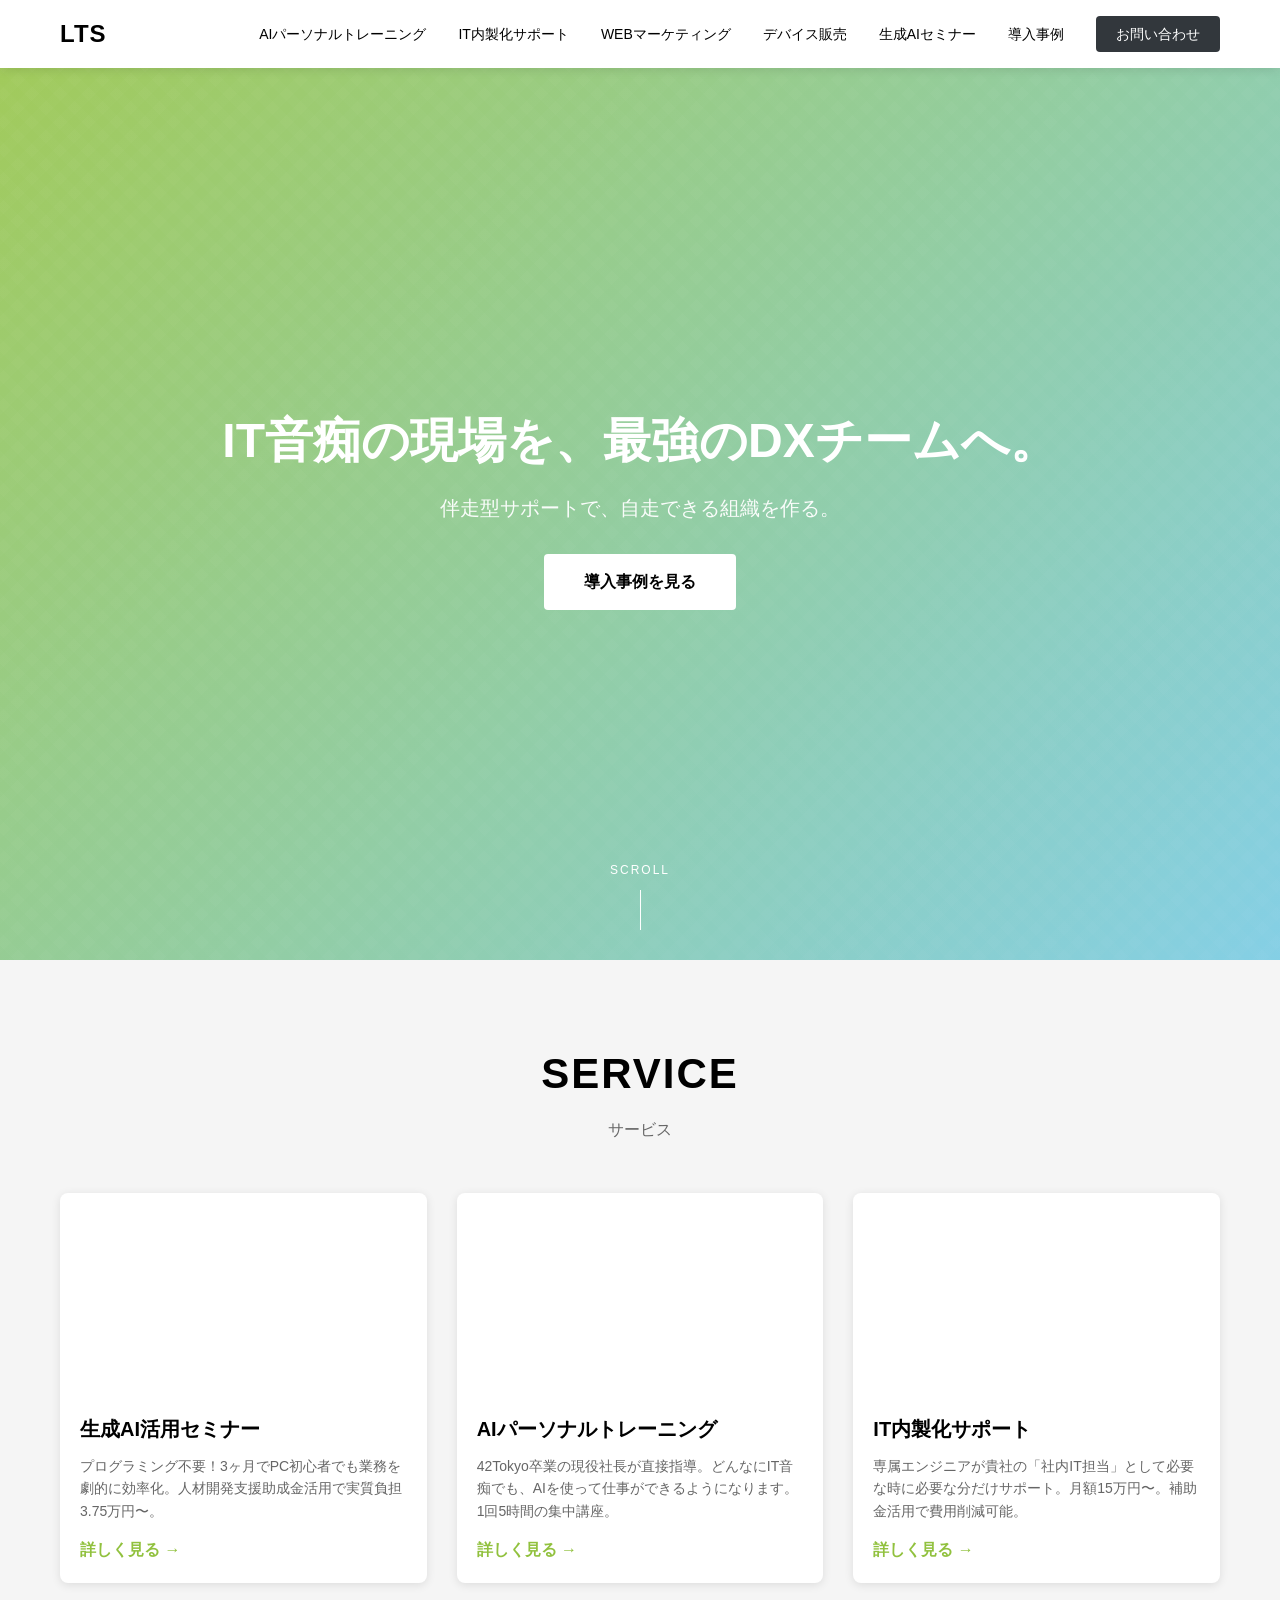
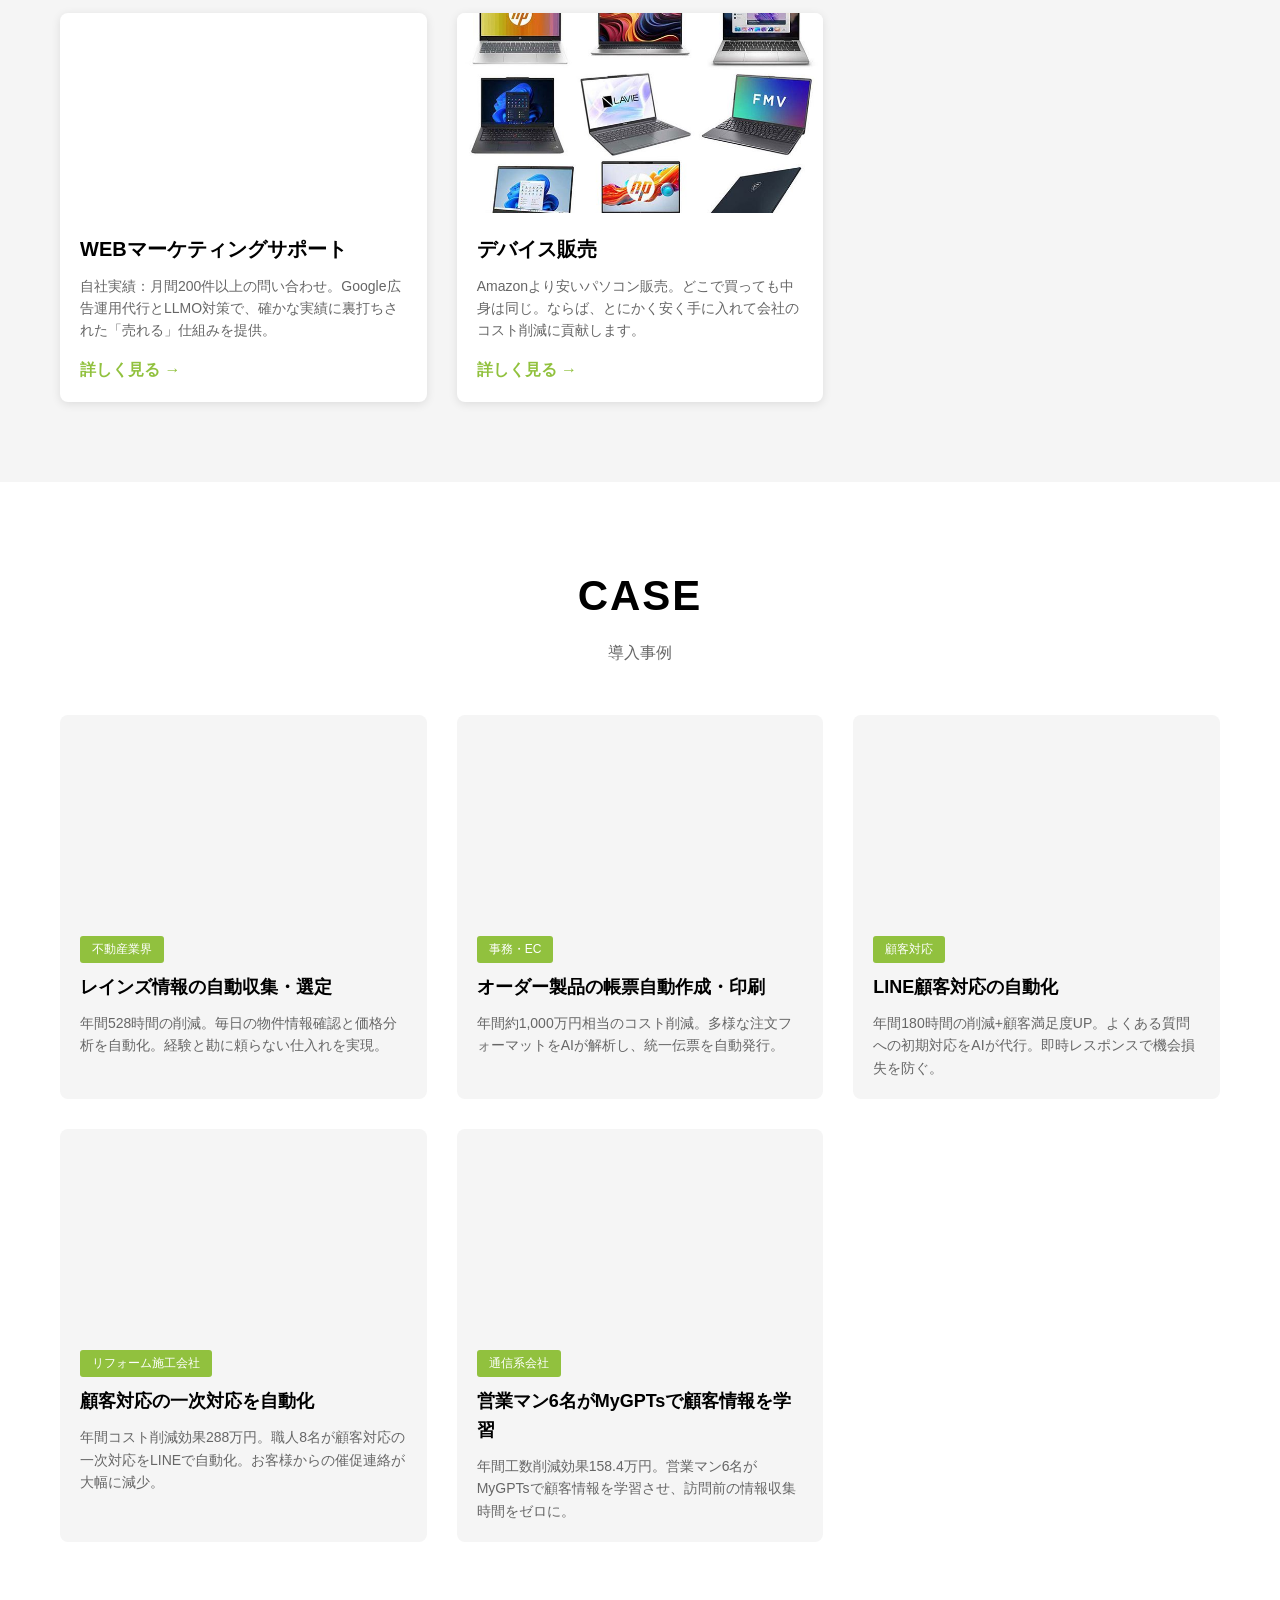
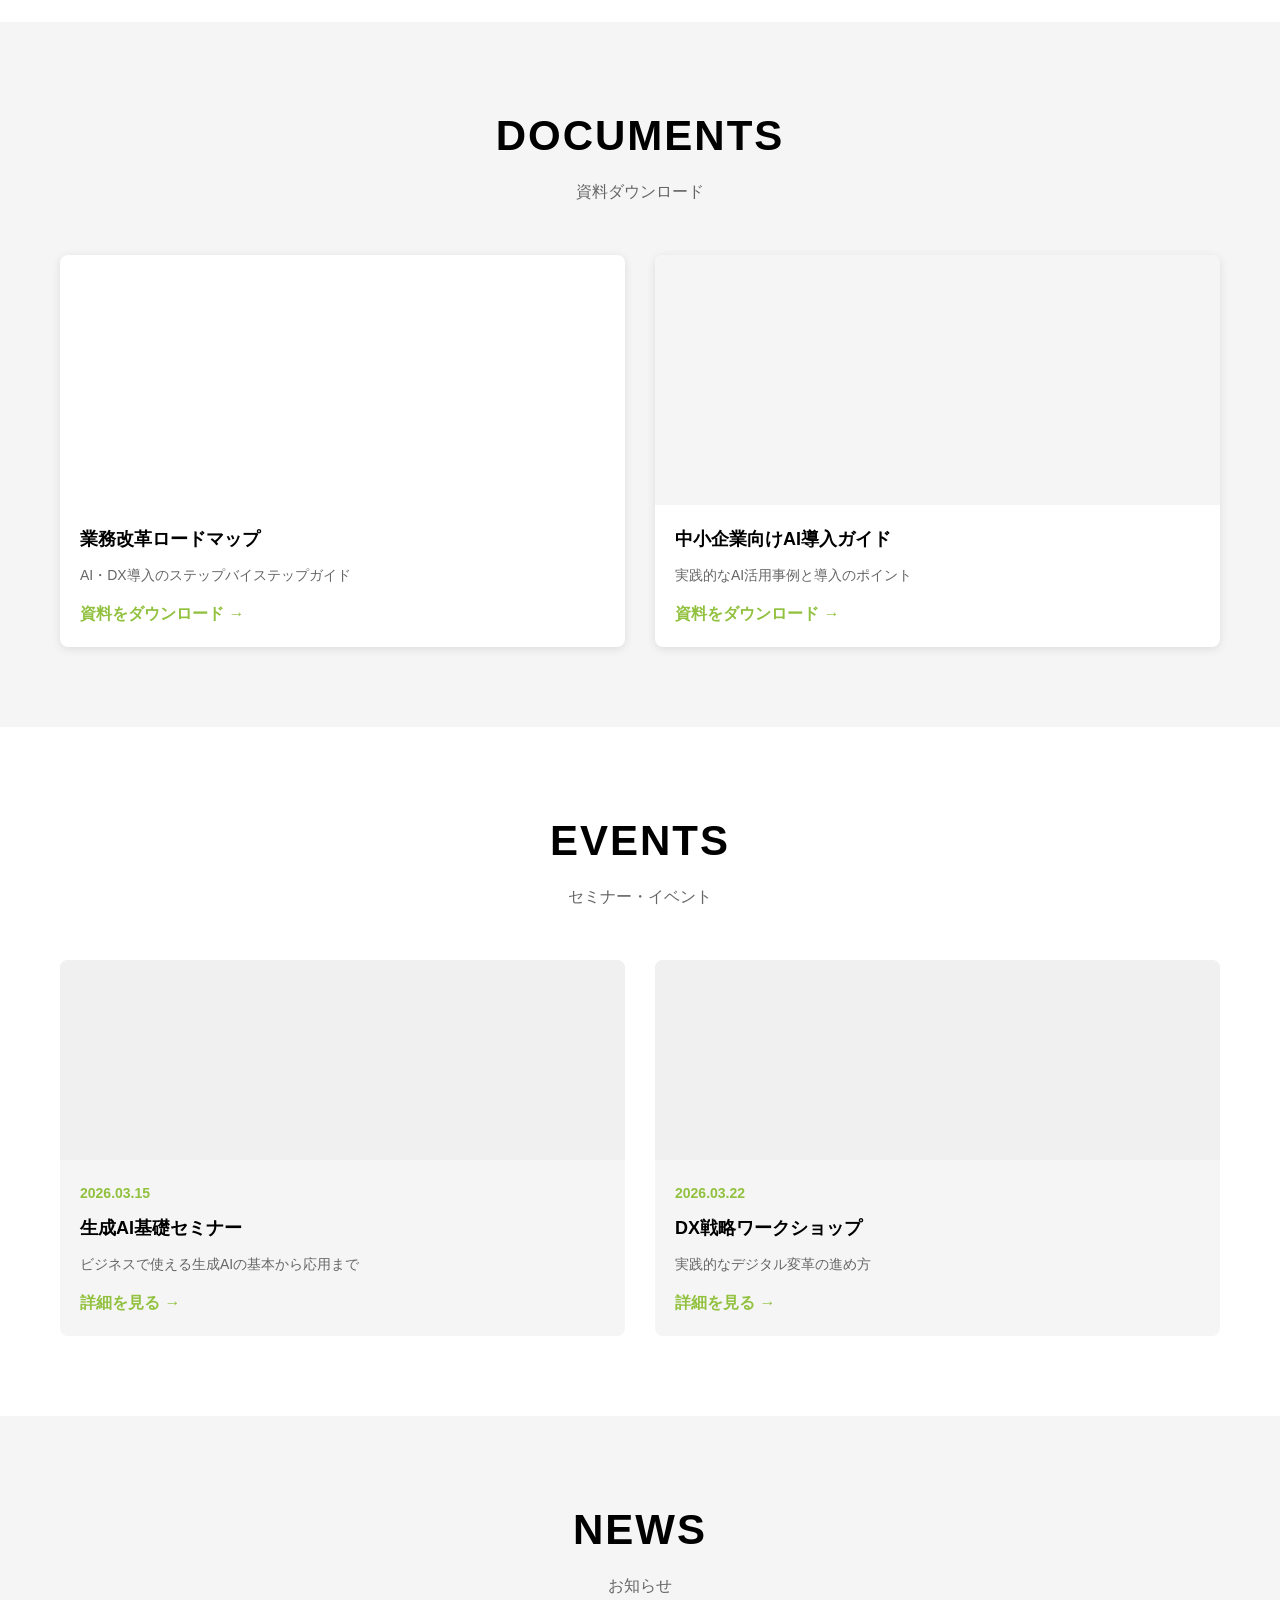
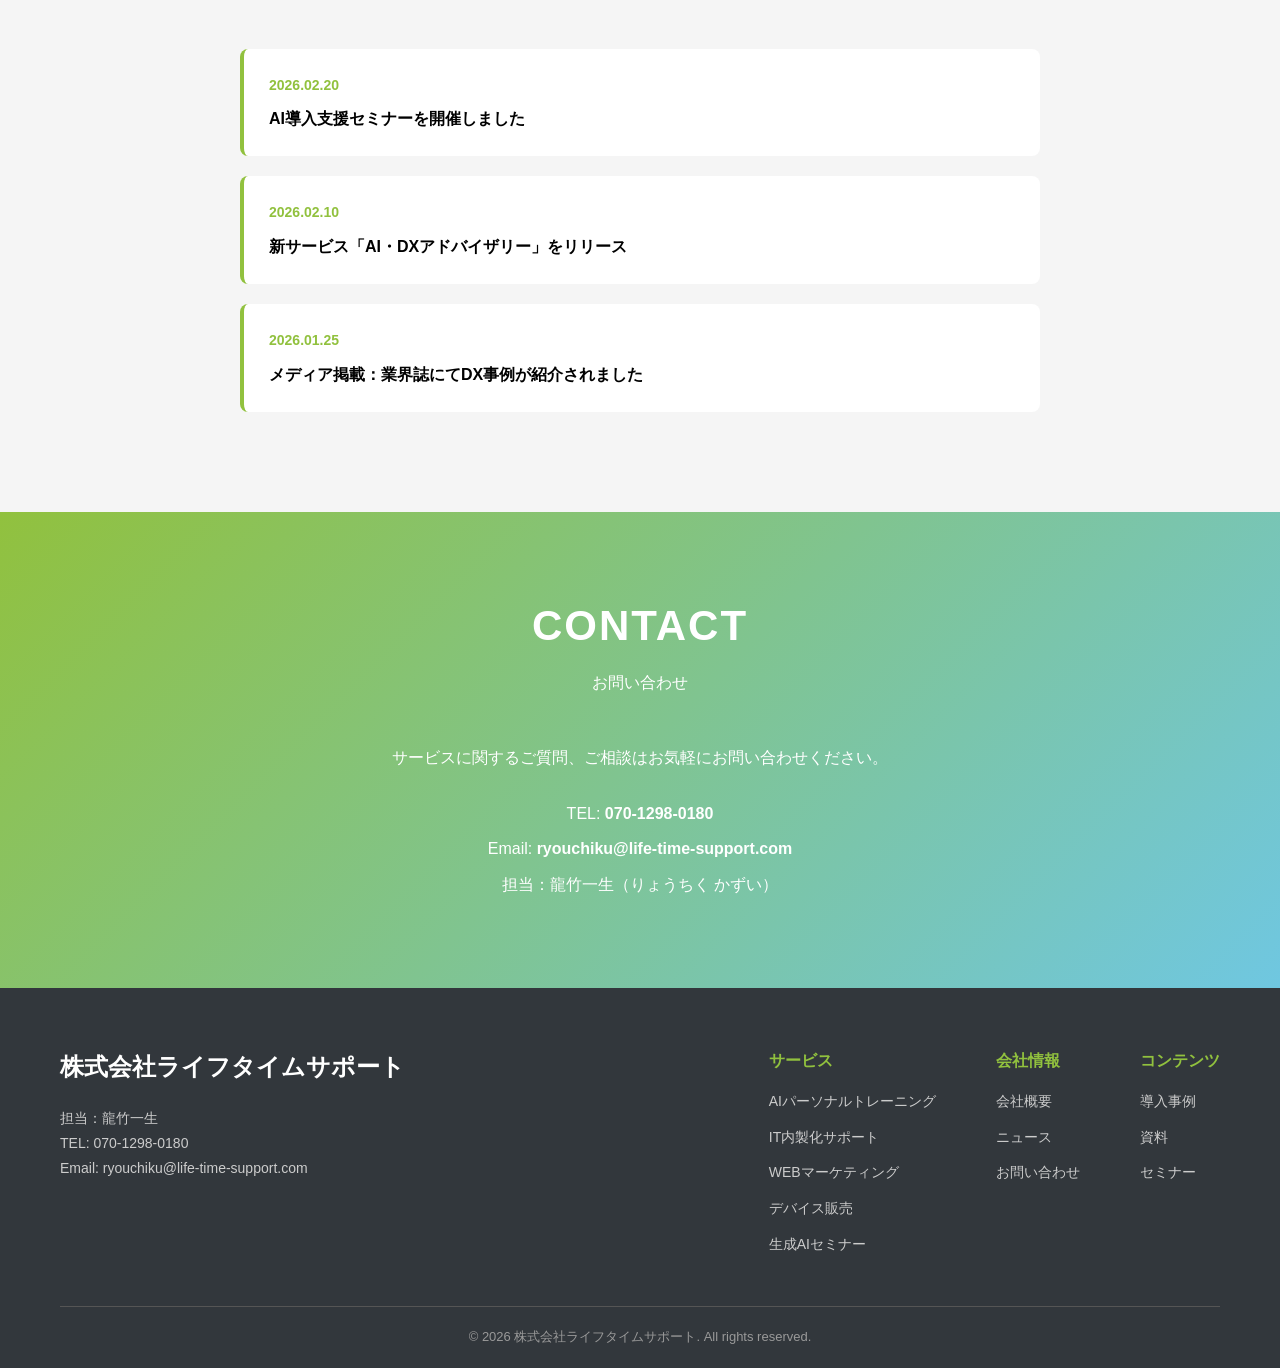
==== index.html @ e4d3d7fc "Merge pull request #1 from LTS0907/claude/ecstatic-gagarin Add hero image to top page header" ====
<!DOCTYPE html>
<html lang="ja">
<head>
    <meta charset="UTF-8">
    <meta name="viewport" content="width=device-width, initial-scale=1.0">
    <title>株式会社ライフタイムサポート | AI・DXコンサルティング</title>
    <link rel="stylesheet" href="styles.css">
</head>
<body>
    <!-- Header -->
    <header class="header">
        <div class="container">
            <div class="header-content">
                <div class="logo">
                    <a href="/">LTS</a>
                </div>
                <nav class="nav" id="nav">
                    <ul class="nav-list">
                        <li><a href="ai-training.html">AIパーソナルトレーニング</a></li>
                        <li><a href="it-support.html">IT内製化サポート</a></li>
                        <li><a href="web-marketing.html">WEBマーケティング</a></li>
                        <li><a href="device-sales.html">デバイス販売</a></li>
                        <li><a href="ai-seminar.html">生成AIセミナー</a></li>
                        <li><a href="#case">導入事例</a></li>
                        <li><a href="#contact" class="cta-button">お問い合わせ</a></li>
                    </ul>
                </nav>
                <button class="hamburger" id="hamburger">
                    <span></span>
                    <span></span>
                    <span></span>
                </button>
            </div>
        </div>
    </header>

    <!-- Hero Section -->
    <section class="hero">
        <div class="hero-background"></div>
        <div class="container">
            <div class="hero-content">
                <h1 class="hero-title">IT音痴の現場を、最強のDXチームへ。</h1>
                <p class="hero-subtitle">伴走型サポートで、自走できる組織を作る。</p>
                <a href="#case" class="hero-cta">導入事例を見る</a>
                <div class="scroll-indicator">
                    <span>SCROLL</span>
                    <div class="scroll-line"></div>
                </div>
            </div>
        </div>
    </section>

    <!-- Service Section -->
    <section id="service" class="section service-section">
        <div class="container">
            <h2 class="section-title">SERVICE</h2>
            <p class="section-subtitle">サービス</p>
            <div class="service-grid">
                <div class="service-card fade-up">
                    <div class="service-image" style="background: url('seminer.png') center/cover no-repeat;"></div>
                    <h3>生成AI活用セミナー</h3>
                    <p>プログラミング不要！3ヶ月でPC初心者でも業務を劇的に効率化。人材開発支援助成金活用で実質負担3.75万円〜。</p>
                    <a href="ai-seminar.html" class="service-link">詳しく見る →</a>
                </div>
                <div class="service-card fade-up">
                    <div class="service-image" style="background: url('personal.png') center/cover no-repeat;"></div>
                    <h3>AIパーソナルトレーニング</h3>
                    <p>42Tokyo卒業の現役社長が直接指導。どんなにIT音痴でも、AIを使って仕事ができるようになります。1回5時間の集中講座。</p>
                    <a href="ai-training.html" class="service-link">詳しく見る →</a>
                </div>
                <div class="service-card fade-up">
                    <div class="service-image" style="background: url('it_support.png') center/cover no-repeat;"></div>
                    <h3>IT内製化サポート</h3>
                    <p>専属エンジニアが貴社の「社内IT担当」として必要な時に必要な分だけサポート。月額15万円〜。補助金活用で費用削減可能。</p>
                    <a href="it-support.html" class="service-link">詳しく見る →</a>
                </div>
                <div class="service-card fade-up">
                    <div class="service-image" style="background: url('web_m.png') center/cover no-repeat;"></div>
                    <h3>WEBマーケティングサポート</h3>
                    <p>自社実績：月間200件以上の問い合わせ。Google広告運用代行とLLMO対策で、確かな実績に裏打ちされた「売れる」仕組みを提供。</p>
                    <a href="web-marketing.html" class="service-link">詳しく見る →</a>
                </div>
                <div class="service-card fade-up">
                    <div class="service-image" style="background: url('device.jpg') center/cover no-repeat;"></div>
                    <h3>デバイス販売</h3>
                    <p>Amazonより安いパソコン販売。どこで買っても中身は同じ。ならば、とにかく安く手に入れて会社のコスト削減に貢献します。</p>
                    <a href="device-sales.html" class="service-link">詳しく見る →</a>
                </div>
            </div>
        </div>
    </section>

    <!-- Case Studies Section -->
    <section id="case" class="section case-section">
        <div class="container">
            <h2 class="section-title">CASE</h2>
            <p class="section-subtitle">導入事例</p>
            <div class="case-grid">
                <div class="case-card fade-up">
                    <div class="case-image" style="background: url('rains.png') center/cover no-repeat;"></div>
                    <div class="case-content">
                        <span class="case-category">不動産業界</span>
                        <h3>レインズ情報の自動収集・選定</h3>
                        <p>年間528時間の削減。毎日の物件情報確認と価格分析を自動化。経験と勘に頼らない仕入れを実現。</p>
                    </div>
                </div>
                <div class="case-card fade-up">
                    <div class="case-image" style="background: url('nameplate.png') center/cover no-repeat;"></div>
                    <div class="case-content">
                        <span class="case-category">事務・EC</span>
                        <h3>オーダー製品の帳票自動作成・印刷</h3>
                        <p>年間約1,000万円相当のコスト削減。多様な注文フォーマットをAIが解析し、統一伝票を自動発行。</p>
                    </div>
                </div>
                <div class="case-card fade-up">
                    <div class="case-image" style="background: url('line.png') center/cover no-repeat;"></div>
                    <div class="case-content">
                        <span class="case-category">顧客対応</span>
                        <h3>LINE顧客対応の自動化</h3>
                        <p>年間180時間の削減+顧客満足度UP。よくある質問への初期対応をAIが代行。即時レスポンスで機会損失を防ぐ。</p>
                    </div>
                </div>
                <div class="case-card fade-up">
                    <div class="case-image" style="background: url('mail.png') center/cover no-repeat;"></div>
                    <div class="case-content">
                        <span class="case-category">リフォーム施工会社</span>
                        <h3>顧客対応の一次対応を自動化</h3>
                        <p>年間コスト削減効果288万円。職人8名が顧客対応の一次対応をLINEで自動化。お客様からの催促連絡が大幅に減少。</p>
                    </div>
                </div>
                <div class="case-card fade-up">
                    <div class="case-image" style="background: url('eigyou.png') center/cover no-repeat;"></div>
                    <div class="case-content">
                        <span class="case-category">通信系会社</span>
                        <h3>営業マン6名がMyGPTsで顧客情報を学習</h3>
                        <p>年間工数削減効果158.4万円。営業マン6名がMyGPTsで顧客情報を学習させ、訪問前の情報収集時間をゼロに。</p>
                    </div>
                </div>
            </div>
        </div>
    </section>

    <!-- Documents Section -->
    <section id="resources" class="section documents-section">
        <div class="container">
            <h2 class="section-title">DOCUMENTS</h2>
            <p class="section-subtitle">資料ダウンロード</p>
            <div class="documents-grid">
                <div class="document-card fade-up">
                    <div class="document-image" style="background: url('road.png') center/cover no-repeat;"></div>
                    <h3>業務改革ロードマップ</h3>
                    <p>AI・DX導入のステップバイステップガイド</p>
                    <a href="#" class="document-link">資料をダウンロード →</a>
                </div>
                <div class="document-card fade-up">
                    <div class="document-image" style="background-color: #f5f5f5;"></div>
                    <h3>中小企業向けAI導入ガイド</h3>
                    <p>実践的なAI活用事例と導入のポイント</p>
                    <a href="#" class="document-link">資料をダウンロード →</a>
                </div>
            </div>
        </div>
    </section>

    <!-- Events Section -->
    <section id="seminar" class="section events-section">
        <div class="container">
            <h2 class="section-title">EVENTS</h2>
            <p class="section-subtitle">セミナー・イベント</p>
            <div class="events-grid">
                <div class="event-card fade-up">
                    <div class="event-image" style="background-color: #f0f0f1;"></div>
                    <div class="event-content">
                        <span class="event-date">2026.03.15</span>
                        <h3>生成AI基礎セミナー</h3>
                        <p>ビジネスで使える生成AIの基本から応用まで</p>
                        <a href="#" class="event-link">詳細を見る →</a>
                    </div>
                </div>
                <div class="event-card fade-up">
                    <div class="event-image" style="background-color: #f0f0f1;"></div>
                    <div class="event-content">
                        <span class="event-date">2026.03.22</span>
                        <h3>DX戦略ワークショップ</h3>
                        <p>実践的なデジタル変革の進め方</p>
                        <a href="#" class="event-link">詳細を見る →</a>
                    </div>
                </div>
            </div>
        </div>
    </section>

    <!-- News Section -->
    <section id="news" class="section news-section">
        <div class="container">
            <h2 class="section-title">NEWS</h2>
            <p class="section-subtitle">お知らせ</p>
            <div class="news-list">
                <div class="news-item fade-up">
                    <span class="news-date">2026.02.20</span>
                    <h3>AI導入支援セミナーを開催しました</h3>
                </div>
                <div class="news-item fade-up">
                    <span class="news-date">2026.02.10</span>
                    <h3>新サービス「AI・DXアドバイザリー」をリリース</h3>
                </div>
                <div class="news-item fade-up">
                    <span class="news-date">2026.01.25</span>
                    <h3>メディア掲載：業界誌にてDX事例が紹介されました</h3>
                </div>
            </div>
        </div>
    </section>

    <!-- Contact Section -->
    <section id="contact" class="section contact-section">
        <div class="container">
            <div class="contact-content">
                <h2 class="section-title">CONTACT</h2>
                <p class="section-subtitle">お問い合わせ</p>
                <p class="contact-text">サービスに関するご質問、ご相談はお気軽にお問い合わせください。</p>
                <div class="contact-info">
                    <p class="contact-phone">TEL: <a href="tel:07012980180">070-1298-0180</a></p>
                    <p class="contact-email">Email: <a href="mailto:ryouchiku@life-time-support.com">ryouchiku@life-time-support.com</a></p>
                    <p class="contact-person">担当：龍竹一生（りょうちく かずい）</p>
                </div>
            </div>
        </div>
    </section>

    <!-- Footer -->
    <footer class="footer">
        <div class="container">
            <div class="footer-content">
                <div class="footer-logo">
                    <h3>株式会社ライフタイムサポート</h3>
                    <p>担当：龍竹一生<br>TEL: 070-1298-0180<br>Email: ryouchiku@life-time-support.com</p>
                </div>
                <div class="footer-links">
                    <div class="footer-column">
                        <h4>サービス</h4>
                        <ul>
                            <li><a href="ai-training.html">AIパーソナルトレーニング</a></li>
                            <li><a href="it-support.html">IT内製化サポート</a></li>
                            <li><a href="web-marketing.html">WEBマーケティング</a></li>
                            <li><a href="device-sales.html">デバイス販売</a></li>
                            <li><a href="ai-seminar.html">生成AIセミナー</a></li>
                        </ul>
                    </div>
                    <div class="footer-column">
                        <h4>会社情報</h4>
                        <ul>
                            <li><a href="#about">会社概要</a></li>
                            <li><a href="#news">ニュース</a></li>
                            <li><a href="#contact">お問い合わせ</a></li>
                        </ul>
                    </div>
                    <div class="footer-column">
                        <h4>コンテンツ</h4>
                        <ul>
                            <li><a href="#case">導入事例</a></li>
                            <li><a href="#resources">資料</a></li>
                            <li><a href="#seminar">セミナー</a></li>
                        </ul>
                    </div>
                </div>
            </div>
            <div class="footer-bottom">
                <p>&copy; 2026 株式会社ライフタイムサポート. All rights reserved.</p>
            </div>
        </div>
    </footer>

    <script src="script.js"></script>
</body>
</html>
---- styles.css ----
/* Reset and Base Styles */
* {
    margin: 0;
    padding: 0;
    box-sizing: border-box;
}

html {
    scroll-behavior: smooth;
}

body {
    font-family: -apple-system, BlinkMacSystemFont, "Segoe UI", Roboto, "Helvetica Neue", Arial, sans-serif;
    line-height: 1.6;
    color: #000000;
    background-color: #ffffff;
}

.container {
    max-width: 1200px;
    margin: 0 auto;
    padding: 0 20px;
}

/* Header Styles */
.header {
    position: fixed;
    top: 0;
    left: 0;
    right: 0;
    background-color: #ffffff;
    box-shadow: 0 2px 10px rgba(0, 0, 0, 0.1);
    z-index: 1000;
    padding: 15px 0;
}

.header-content {
    display: flex;
    justify-content: space-between;
    align-items: center;
}

.logo a {
    font-size: 24px;
    font-weight: bold;
    color: #000000;
    text-decoration: none;
    letter-spacing: 1px;
}

.nav-list {
    display: flex;
    list-style: none;
    gap: 2em;
    align-items: center;
}

.nav-list a {
    text-decoration: none;
    color: #000000;
    font-size: 14px;
    transition: color 0.3s;
}

.nav-list a:hover {
    color: #91c13e;
}

.cta-button {
    background-color: #32373c;
    color: #ffffff !important;
    padding: 10px 20px;
    border-radius: 4px;
}

.cta-button:hover {
    background-color: #91c13e;
}

.hamburger {
    display: none;
    flex-direction: column;
    background: none;
    border: none;
    cursor: pointer;
    padding: 5px;
}

.hamburger span {
    width: 25px;
    height: 3px;
    background-color: #000000;
    margin: 3px 0;
    transition: 0.3s;
}

/* Hero Section */
.hero {
    position: relative;
    height: 100vh;
    display: flex;
    align-items: center;
    justify-content: center;
    color: #ffffff;
    overflow: hidden;
    margin-top: 60px;
}

.hero-background {
    position: absolute;
    top: 0;
    left: 0;
    width: 100%;
    height: 100%;
    background:
        linear-gradient(135deg, rgba(145, 193, 62, 0.85) 0%, rgba(111, 199, 225, 0.85) 100%),
        url('hero.png') center/cover no-repeat;
    z-index: -1;
}

/* Hero background patterns for different pages */
.hero-background::before {
    content: '';
    position: absolute;
    top: 0;
    left: 0;
    right: 0;
    bottom: 0;
    background-image:
        repeating-linear-gradient(45deg, transparent, transparent 10px, rgba(255,255,255,.03) 10px, rgba(255,255,255,.03) 20px),
        repeating-linear-gradient(-45deg, transparent, transparent 10px, rgba(255,255,255,.03) 10px, rgba(255,255,255,.03) 20px);
    opacity: 0.5;
}

/* AI Training Pattern - Education/Learning theme */
.hero-ai-training {
    background:
        linear-gradient(135deg, rgba(145, 193, 62, 0.85) 0%, rgba(111, 199, 225, 0.85) 100%),
        url('https://images.unsplash.com/photo-1488190211105-8b0e65b80b4e?auto=format&fit=crop&w=1920&q=80') center/cover no-repeat;
}

.hero-ai-training::before {
    content: '';
    position: absolute;
    top: 0;
    left: 0;
    right: 0;
    bottom: 0;
    background-image:
        radial-gradient(circle at 20% 50%, rgba(255,255,255,.05) 1px, transparent 1px),
        radial-gradient(circle at 60% 30%, rgba(255,255,255,.05) 1px, transparent 1px),
        radial-gradient(circle at 80% 70%, rgba(255,255,255,.05) 1px, transparent 1px);
    background-size: 50px 50px, 80px 80px, 100px 100px;
    background-position: 0 0, 40px 60px, 130px 270px;
}

/* IT Support Pattern - Code/System theme */
.hero-it-support {
    background:
        linear-gradient(135deg, rgba(111, 199, 225, 0.85) 0%, rgba(74, 144, 226, 0.85) 100%),
        url('https://images.unsplash.com/photo-1461749280684-dccba630e2f6?auto=format&fit=crop&w=1920&q=80') center/cover no-repeat;
}

.hero-it-support::before {
    content: '';
    position: absolute;
    top: 0;
    left: 0;
    right: 0;
    bottom: 0;
    background-image:
        linear-gradient(90deg, rgba(255,255,255,.03) 1px, transparent 1px),
        linear-gradient(0deg, rgba(255,255,255,.03) 1px, transparent 1px);
    background-size: 20px 20px;
}

/* Web Marketing Pattern - Graph/Chart theme */
.hero-web-marketing {
    background:
        linear-gradient(135deg, rgba(0, 61, 92, 0.85) 0%, rgba(0, 98, 155, 0.85) 100%),
        url('https://images.unsplash.com/photo-1460925895917-afdab827c52f?auto=format&fit=crop&w=1920&q=80') center/cover no-repeat;
}

.hero-web-marketing::before {
    content: '';
    position: absolute;
    top: 0;
    left: 0;
    right: 0;
    bottom: 0;
    background-image:
        linear-gradient(30deg, rgba(255,255,255,.02) 12%, transparent 12.5%, transparent 87%, rgba(255,255,255,.02) 87.5%, rgba(255,255,255,.02)),
        linear-gradient(150deg, rgba(255,255,255,.02) 12%, transparent 12.5%, transparent 87%, rgba(255,255,255,.02) 87.5%, rgba(255,255,255,.02)),
        linear-gradient(30deg, rgba(255,255,255,.02) 12%, transparent 12.5%, transparent 87%, rgba(255,255,255,.02) 87.5%, rgba(255,255,255,.02)),
        linear-gradient(150deg, rgba(255,255,255,.02) 12%, transparent 12.5%, transparent 87%, rgba(255,255,255,.02) 87.5%, rgba(255,255,255,.02));
    background-size: 80px 140px;
    background-position: 0 0, 0 0, 40px 70px, 40px 70px;
}

/* Device Sales Pattern - Tech/Hardware theme */
.hero-device-sales {
    background:
        linear-gradient(135deg, rgba(255, 140, 0, 0.85) 0%, rgba(255, 165, 0, 0.85) 100%),
        url('https://images.unsplash.com/photo-1498049794561-7780e7231661?auto=format&fit=crop&w=1920&q=80') center/cover no-repeat;
}

.hero-device-sales::before {
    content: '';
    position: absolute;
    top: 0;
    left: 0;
    right: 0;
    bottom: 0;
    background-image:
        repeating-linear-gradient(0deg, rgba(255,255,255,.05) 0px, rgba(255,255,255,.05) 1px, transparent 1px, transparent 20px),
        repeating-linear-gradient(90deg, rgba(255,255,255,.05) 0px, rgba(255,255,255,.05) 1px, transparent 1px, transparent 20px);
    background-size: 100% 100%;
}

/* AI Seminar Pattern - Training/Workshop theme */
.hero-ai-seminar {
    background:
        linear-gradient(135deg, rgba(102, 126, 234, 0.85) 0%, rgba(118, 75, 162, 0.85) 100%),
        url('https://images.unsplash.com/photo-1552664730-d307ca884978?auto=format&fit=crop&w=1920&q=80') center/cover no-repeat;
}

.hero-ai-seminar::before {
    content: '';
    position: absolute;
    top: 0;
    left: 0;
    right: 0;
    bottom: 0;
    background-image:
        radial-gradient(circle at 25% 25%, rgba(255,255,255,.04) 2%, transparent 3%),
        radial-gradient(circle at 75% 75%, rgba(255,255,255,.04) 2%, transparent 3%),
        radial-gradient(circle at 25% 75%, rgba(255,255,255,.04) 2%, transparent 3%),
        radial-gradient(circle at 75% 25%, rgba(255,255,255,.04) 2%, transparent 3%);
    background-size: 100px 100px;
}

.hero-content {
    text-align: center;
    z-index: 1;
}

.hero-title {
    font-size: 48px;
    font-weight: bold;
    margin-bottom: 20px;
    line-height: 1.3;
}

.hero-subtitle {
    font-size: 20px;
    margin-bottom: 30px;
    opacity: 0.95;
}

.hero-cta {
    display: inline-block;
    background-color: #ffffff;
    color: #000000;
    padding: 15px 40px;
    text-decoration: none;
    border-radius: 4px;
    font-weight: bold;
    transition: transform 0.3s, box-shadow 0.3s;
}

.hero-cta:hover {
    transform: translateY(-2px);
    box-shadow: 0 4px 15px rgba(0, 0, 0, 0.2);
}

.scroll-indicator {
    position: absolute;
    bottom: 30px;
    left: 50%;
    transform: translateX(-50%);
    display: flex;
    flex-direction: column;
    align-items: center;
    gap: 10px;
    color: #ffffff;
    font-size: 12px;
    letter-spacing: 2px;
}

.scroll-line {
    width: 1px;
    height: 40px;
    background-color: #ffffff;
    animation: scrollAnimation 2s infinite;
}

@keyframes scrollAnimation {
    0%, 100% {
        opacity: 0;
        transform: translateY(0);
    }
    50% {
        opacity: 1;
        transform: translateY(10px);
    }
}

/* Section Styles */
.section {
    padding: 80px 0;
}

.section-title {
    font-size: 42px;
    font-weight: bold;
    text-align: center;
    margin-bottom: 10px;
    letter-spacing: 2px;
}

.section-subtitle {
    text-align: center;
    font-size: 16px;
    color: #666;
    margin-bottom: 50px;
}

/* Service Section */
.service-section {
    background-color: #f5f5f5;
}

.service-grid {
    display: grid;
    grid-template-columns: repeat(auto-fit, minmax(300px, 1fr));
    gap: 30px;
}

.service-card {
    background-color: #ffffff;
    border-radius: 8px;
    overflow: hidden;
    box-shadow: 0 2px 10px rgba(0, 0, 0, 0.1);
    transition: transform 0.3s, box-shadow 0.3s;
}

.service-card:hover {
    transform: translateY(-5px);
    box-shadow: 0 5px 20px rgba(0, 0, 0, 0.15);
}

.service-image {
    width: 100%;
    height: 200px;
}

.service-card h3 {
    padding: 20px 20px 10px;
    font-size: 20px;
}

.service-card p {
    padding: 0 20px 15px;
    color: #666;
    font-size: 14px;
}

.service-link {
    display: block;
    padding: 0 20px 20px;
    color: #91c13e;
    text-decoration: none;
    font-weight: bold;
    transition: color 0.3s;
}

.service-link:hover {
    color: #6fc7e1;
}

/* Case Section */
.case-section {
    background-color: #ffffff;
}

.case-grid {
    display: grid;
    grid-template-columns: repeat(auto-fit, minmax(350px, 1fr));
    gap: 30px;
}

.case-card {
    background-color: #f5f5f5;
    border-radius: 8px;
    overflow: hidden;
    transition: transform 0.3s, box-shadow 0.3s;
}

.case-card:hover {
    transform: translateY(-5px);
    box-shadow: 0 5px 20px rgba(0, 0, 0, 0.1);
}

.case-image {
    width: 100%;
    height: 200px;
}

.case-content {
    padding: 20px;
}

.case-category {
    display: inline-block;
    background-color: #91c13e;
    color: #ffffff;
    padding: 4px 12px;
    border-radius: 3px;
    font-size: 12px;
    margin-bottom: 10px;
}

.case-card h3 {
    font-size: 18px;
    margin-bottom: 10px;
}

.case-card p {
    color: #666;
    font-size: 14px;
}

/* Documents Section */
.documents-section {
    background-color: #f5f5f5;
}

.documents-grid {
    display: grid;
    grid-template-columns: repeat(auto-fit, minmax(400px, 1fr));
    gap: 30px;
}

.document-card {
    background-color: #ffffff;
    border-radius: 8px;
    overflow: hidden;
    box-shadow: 0 2px 10px rgba(0, 0, 0, 0.1);
    transition: transform 0.3s;
}

.document-card:hover {
    transform: translateY(-5px);
}

.document-image {
    width: 100%;
    height: 250px;
}

.document-card h3 {
    padding: 20px 20px 10px;
    font-size: 18px;
}

.document-card p {
    padding: 0 20px 15px;
    color: #666;
    font-size: 14px;
}

.document-link {
    display: block;
    padding: 0 20px 20px;
    color: #91c13e;
    text-decoration: none;
    font-weight: bold;
}

.document-link:hover {
    color: #6fc7e1;
}

/* Events Section */
.events-section {
    background-color: #ffffff;
}

.events-grid {
    display: grid;
    grid-template-columns: repeat(auto-fit, minmax(400px, 1fr));
    gap: 30px;
}

.event-card {
    background-color: #f5f5f5;
    border-radius: 8px;
    overflow: hidden;
    transition: transform 0.3s;
}

.event-card:hover {
    transform: translateY(-5px);
}

.event-image {
    width: 100%;
    height: 200px;
}

.event-content {
    padding: 20px;
}

.event-date {
    display: inline-block;
    color: #91c13e;
    font-size: 14px;
    font-weight: bold;
    margin-bottom: 10px;
}

.event-card h3 {
    font-size: 18px;
    margin-bottom: 10px;
}

.event-card p {
    color: #666;
    font-size: 14px;
    margin-bottom: 15px;
}

.event-link {
    color: #91c13e;
    text-decoration: none;
    font-weight: bold;
}

.event-link:hover {
    color: #6fc7e1;
}

/* News Section */
.news-section {
    background-color: #f5f5f5;
}

.news-list {
    max-width: 800px;
    margin: 0 auto;
}

.news-item {
    background-color: #ffffff;
    padding: 25px;
    margin-bottom: 20px;
    border-radius: 8px;
    border-left: 4px solid #91c13e;
    transition: transform 0.3s;
}

.news-item:hover {
    transform: translateX(5px);
}

.news-date {
    display: block;
    color: #91c13e;
    font-size: 14px;
    font-weight: bold;
    margin-bottom: 10px;
}

.news-item h3 {
    font-size: 16px;
    color: #000000;
}

/* Contact Section */
.contact-section {
    background: linear-gradient(135deg, #91c13e 0%, #6fc7e1 100%);
    color: #ffffff;
    text-align: center;
}

.contact-section .section-title,
.contact-section .section-subtitle {
    color: #ffffff;
}

.contact-text {
    font-size: 16px;
    margin-bottom: 30px;
    max-width: 600px;
    margin-left: auto;
    margin-right: auto;
}

.contact-button {
    display: inline-block;
    background-color: #ffffff;
    color: #000000;
    padding: 15px 40px;
    text-decoration: none;
    border-radius: 4px;
    font-weight: bold;
    transition: transform 0.3s, box-shadow 0.3s;
}

.contact-button:hover {
    transform: translateY(-2px);
    box-shadow: 0 4px 15px rgba(0, 0, 0, 0.2);
}

.contact-info {
    margin-top: 30px;
}

.contact-info p {
    font-size: 16px;
    margin: 10px 0;
}

.contact-info a {
    color: #ffffff;
    text-decoration: none;
    font-weight: bold;
}

.contact-info a:hover {
    text-decoration: underline;
}

/* Footer */
.footer {
    background-color: #32373c;
    color: #ffffff;
    padding: 60px 0 20px;
}

.footer-content {
    display: flex;
    justify-content: space-between;
    margin-bottom: 40px;
    flex-wrap: wrap;
    gap: 40px;
}

.footer-logo h3 {
    font-size: 24px;
    margin-bottom: 20px;
}

.footer-logo p {
    font-size: 14px;
    line-height: 1.8;
    color: #cccccc;
}

.footer-links {
    display: flex;
    gap: 60px;
}

.footer-column h4 {
    font-size: 16px;
    margin-bottom: 15px;
    color: #91c13e;
}

.footer-column ul {
    list-style: none;
}

.footer-column li {
    margin-bottom: 10px;
}

.footer-column a {
    color: #cccccc;
    text-decoration: none;
    font-size: 14px;
    transition: color 0.3s;
}

.footer-column a:hover {
    color: #91c13e;
}

.footer-bottom {
    text-align: center;
    padding-top: 20px;
    border-top: 1px solid #555;
}

.footer-bottom p {
    font-size: 13px;
    color: #999;
}

/* Fade-up Animation */
.fade-up {
    opacity: 0;
    transform: translateY(30px);
    transition: opacity 0.6s ease-out, transform 0.6s ease-out;
}

.fade-up.visible {
    opacity: 1;
    transform: translateY(0);
}

/* Responsive Styles */
@media (max-width: 768px) {
    .nav {
        position: fixed;
        top: 60px;
        left: -100%;
        width: 100%;
        height: calc(100vh - 60px);
        background-color: #ffffff;
        transition: left 0.3s;
        padding: 20px;
    }

    .nav.active {
        left: 0;
    }

    .nav-list {
        flex-direction: column;
        gap: 20px;
        align-items: flex-start;
    }

    .hamburger {
        display: flex;
    }

    .hamburger.active span:nth-child(1) {
        transform: rotate(45deg) translate(8px, 8px);
    }

    .hamburger.active span:nth-child(2) {
        opacity: 0;
    }

    .hamburger.active span:nth-child(3) {
        transform: rotate(-45deg) translate(8px, -8px);
    }

    .hero-title {
        font-size: 32px;
    }

    .hero-subtitle {
        font-size: 16px;
    }

    .section-title {
        font-size: 32px;
    }

    .service-grid,
    .case-grid,
    .documents-grid,
    .events-grid {
        grid-template-columns: 1fr;
    }

    .footer-content {
        flex-direction: column;
    }

    .footer-links {
        flex-direction: column;
        gap: 30px;
    }
}

@media (max-width: 480px) {
    .hero-title {
        font-size: 28px;
    }

    .section-title {
        font-size: 28px;
    }

    .container {
        padding: 0 15px;
    }
}
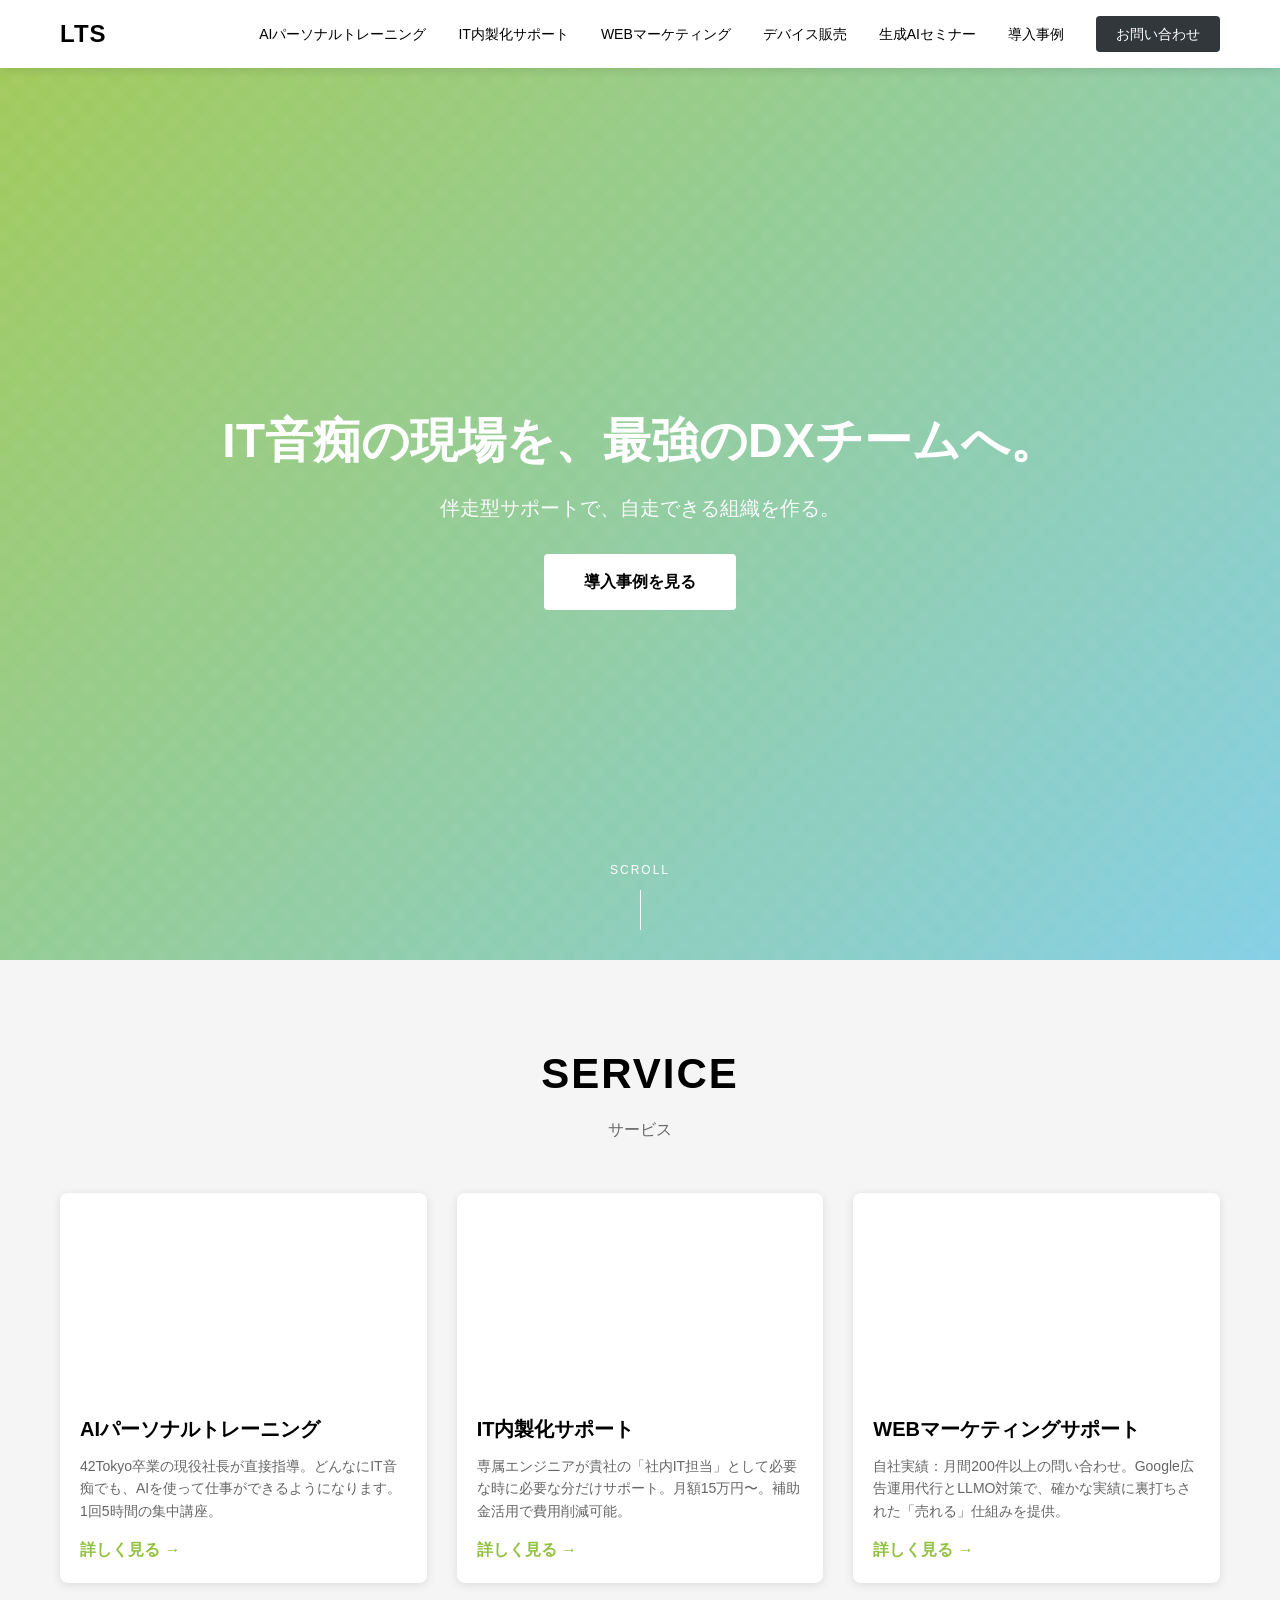
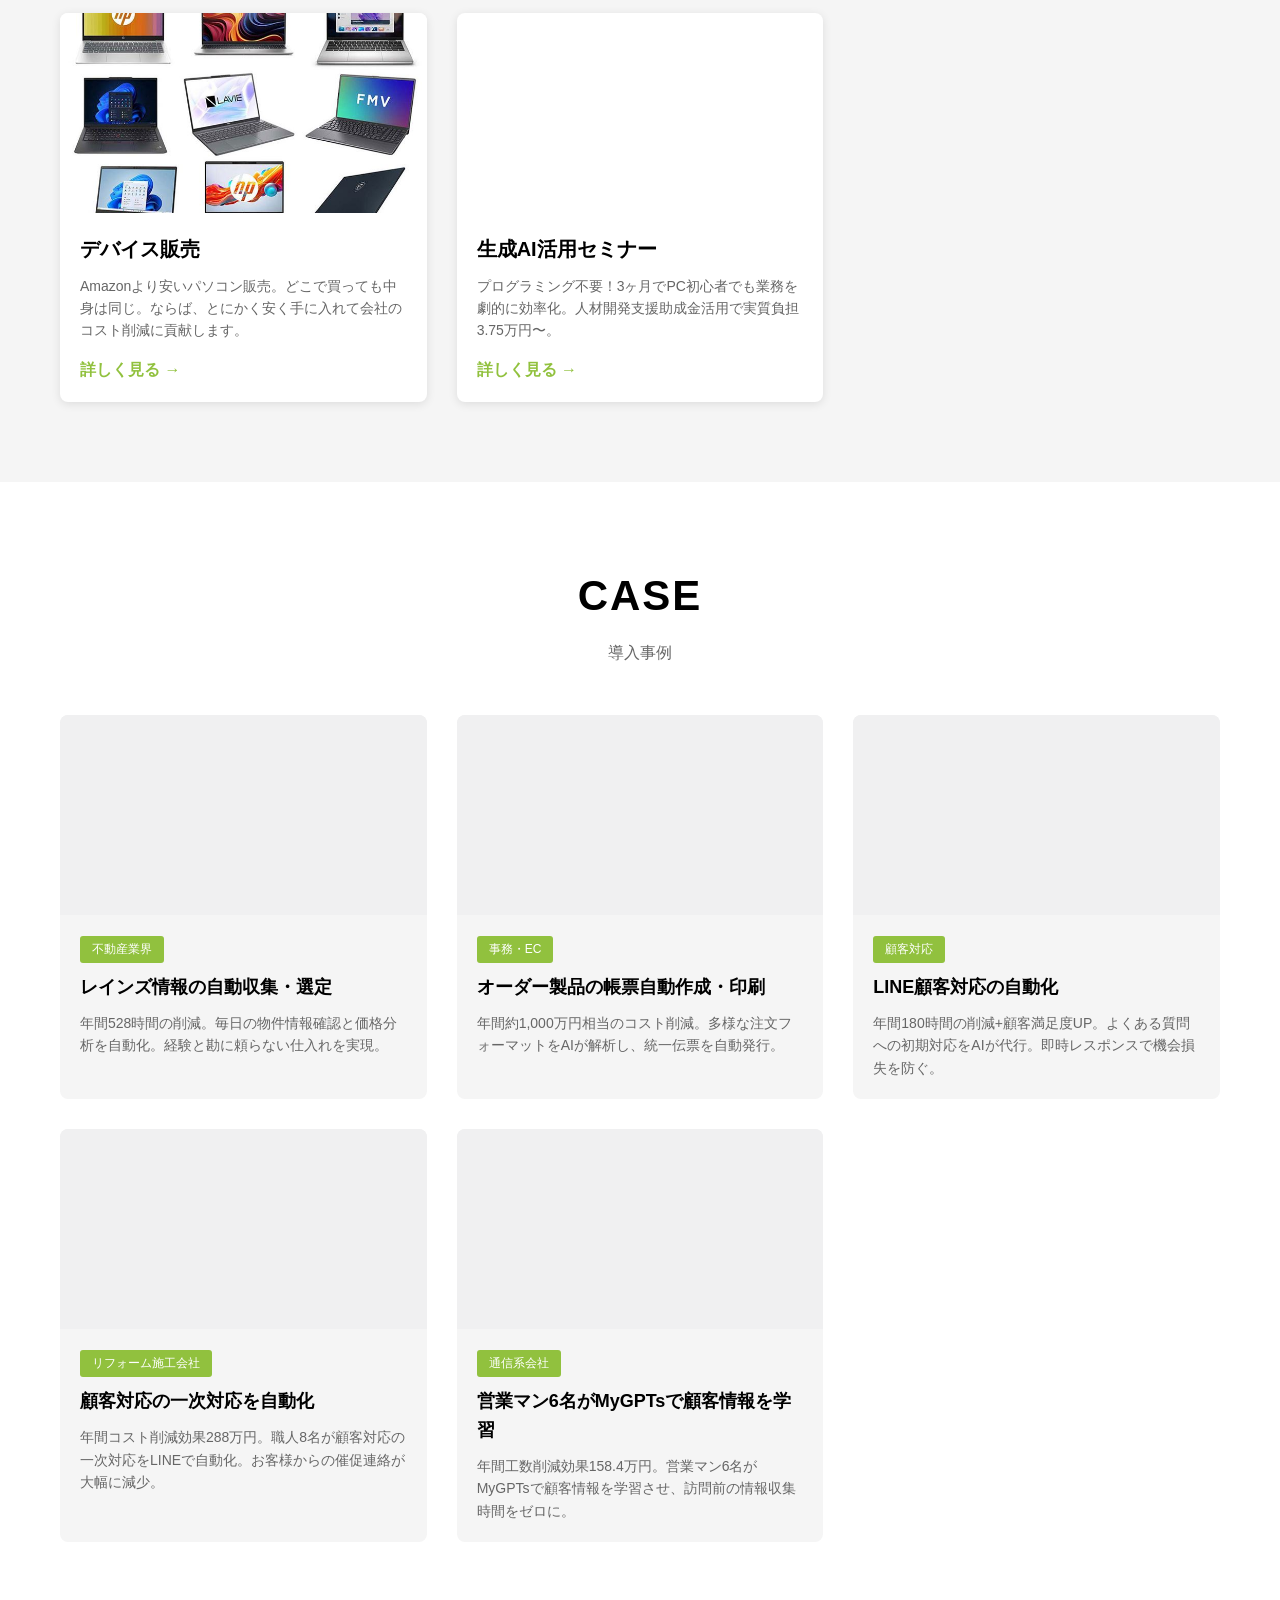
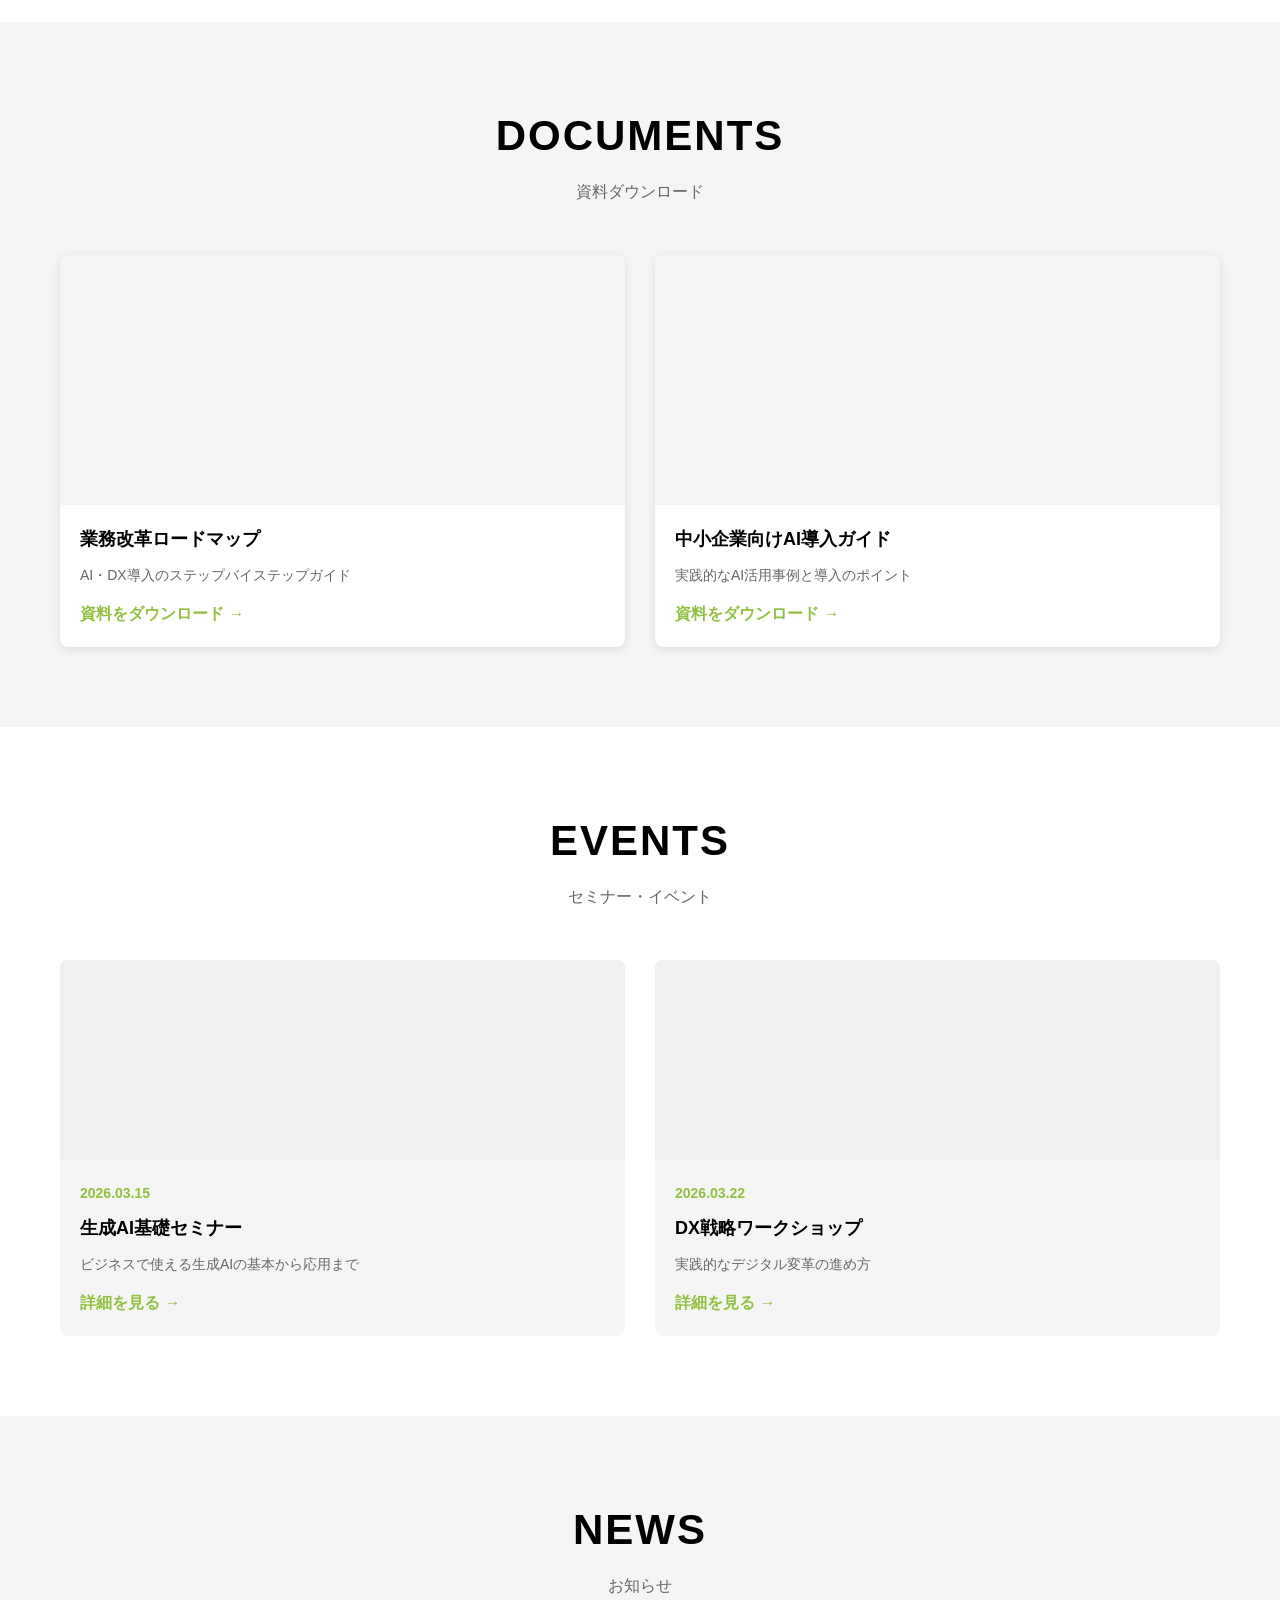
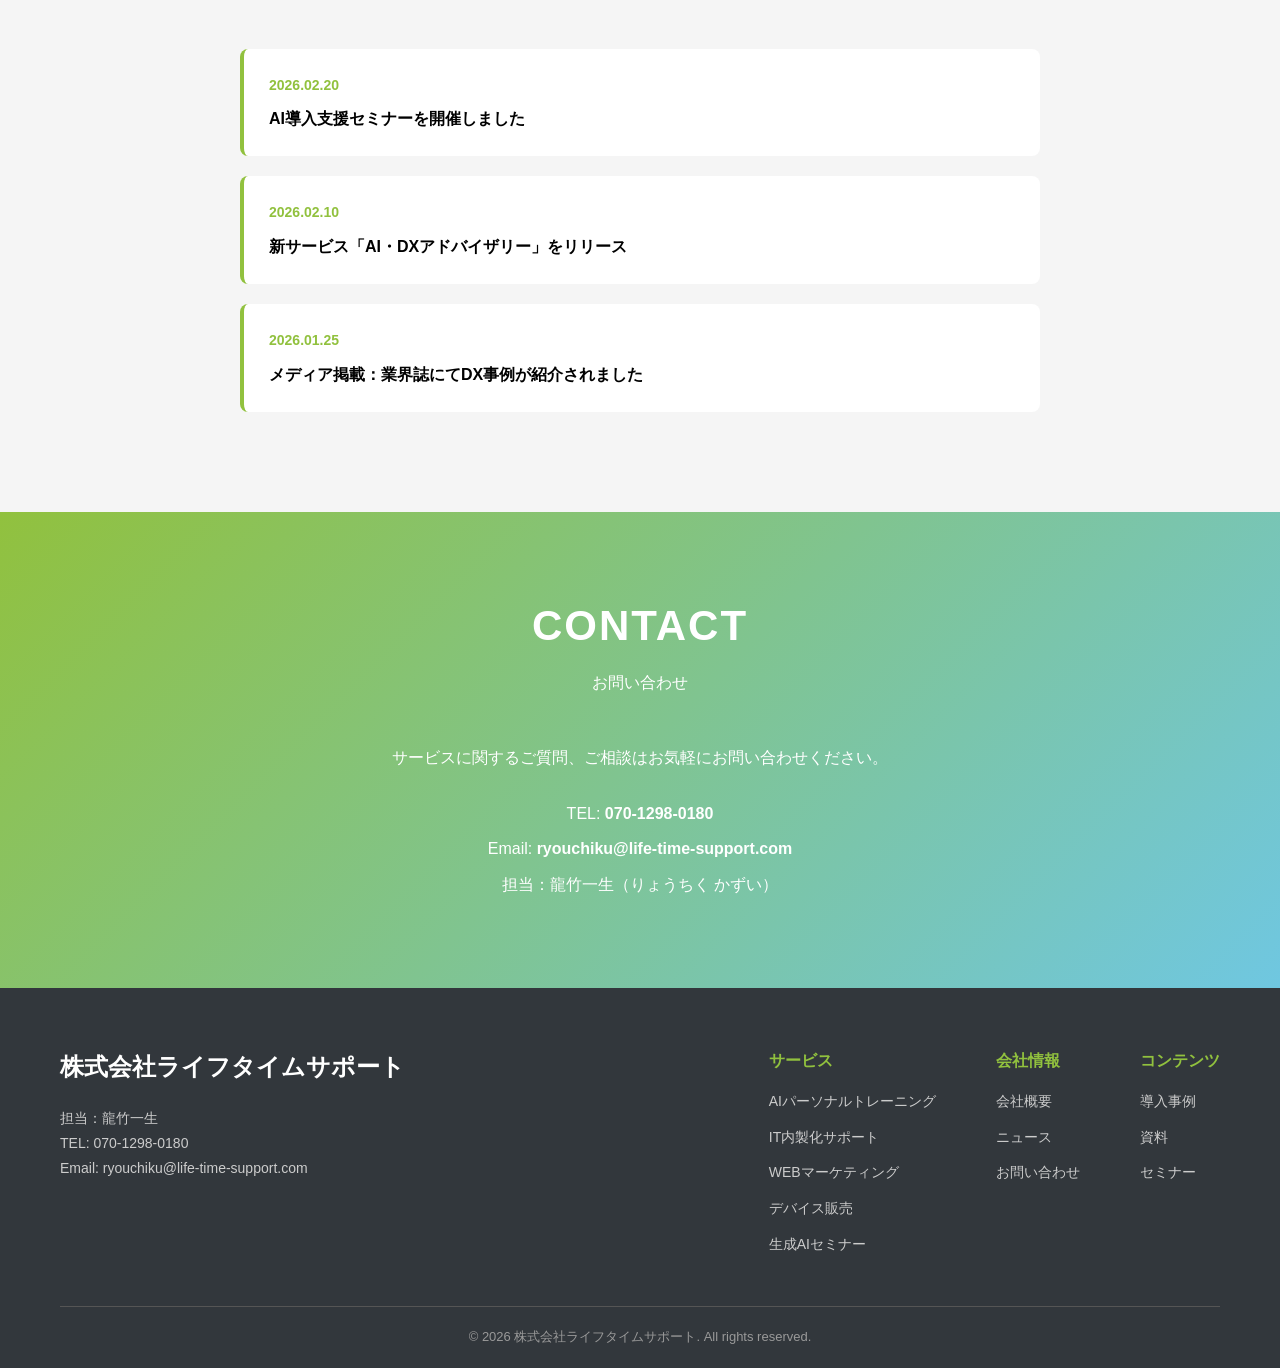
==== commit 8bc391fa: "feat: サービスカードにimg/の画像を適用 グラデーション背景をサービスごとの実画像に差し替え。 - AIパーソナルトレーニング → personal.png - IT内製化サポート → it_" ====
--- a/index.html
+++ b/index.html
@@ -1,4 +1,16 @@
 <!DOCTYPE html>
+<!-- ************************************************************************ -->
+<!--                                                                          -->
+<!--    index.html                                      :::      ::::::::  -->
+<!--                                                    :+:      :+:    :+:  -->
+<!--    By: Claude (LTS)                                #+#  +:+       +#+  -->
+<!--                                                  +#+#+#+#+#+   +#+       -->
+<!--    Created: 2026/03/26 10:44 by Claude (LTS)     #+#    #+#       -->
+<!--    Updated: 2026/03/26 10:44 by Claude (LTS)     ###   ########    -->
+<!--                                                                          -->
+<!--    © Life Time Support Inc.                                         -->
+<!--                                                                          -->
+<!-- ************************************************************************ -->
 <html lang="ja">
 <head>
     <meta charset="UTF-8">
@@ -57,35 +69,35 @@
             <p class="section-subtitle">サービス</p>
             <div class="service-grid">
                 <div class="service-card fade-up">
-                    <div class="service-image" style="background: url('seminer.png') center/cover no-repeat;"></div>
+                    <div class="service-image" style="background: url('img/personal.png') center/cover no-repeat;"></div>
+                    <h3>AIパーソナルトレーニング</h3>
+                    <p>42Tokyo卒業の現役社長が直接指導。どんなにIT音痴でも、AIを使って仕事ができるようになります。1回5時間の集中講座。</p>
+                    <a href="ai-training.html" class="service-link">詳しく見る →</a>
+                </div>
+                <div class="service-card fade-up">
+                    <div class="service-image" style="background: url('img/it_support.png') center/cover no-repeat;"></div>
+                    <h3>IT内製化サポート</h3>
+                    <p>専属エンジニアが貴社の「社内IT担当」として必要な時に必要な分だけサポート。月額15万円〜。補助金活用で費用削減可能。</p>
+                    <a href="it-support.html" class="service-link">詳しく見る →</a>
+                </div>
+                <div class="service-card fade-up">
+                    <div class="service-image" style="background: url('img/web_m.png') center/cover no-repeat;"></div>
+                    <h3>WEBマーケティングサポート</h3>
+                    <p>自社実績：月間200件以上の問い合わせ。Google広告運用代行とLLMO対策で、確かな実績に裏打ちされた「売れる」仕組みを提供。</p>
+                    <a href="web-marketing.html" class="service-link">詳しく見る →</a>
+                </div>
+                <div class="service-card fade-up">
+                    <div class="service-image" style="background: url('img/device.jpg') center/cover no-repeat;"></div>
+                    <h3>デバイス販売</h3>
+                    <p>Amazonより安いパソコン販売。どこで買っても中身は同じ。ならば、とにかく安く手に入れて会社のコスト削減に貢献します。</p>
+                    <a href="device-sales.html" class="service-link">詳しく見る →</a>
+                </div>
+                <div class="service-card fade-up">
+                    <div class="service-image" style="background: url('img/seminer.png') center/cover no-repeat;"></div>
                     <h3>生成AI活用セミナー</h3>
                     <p>プログラミング不要！3ヶ月でPC初心者でも業務を劇的に効率化。人材開発支援助成金活用で実質負担3.75万円〜。</p>
                     <a href="ai-seminar.html" class="service-link">詳しく見る →</a>
                 </div>
-                <div class="service-card fade-up">
-                    <div class="service-image" style="background: url('personal.png') center/cover no-repeat;"></div>
-                    <h3>AIパーソナルトレーニング</h3>
-                    <p>42Tokyo卒業の現役社長が直接指導。どんなにIT音痴でも、AIを使って仕事ができるようになります。1回5時間の集中講座。</p>
-                    <a href="ai-training.html" class="service-link">詳しく見る →</a>
-                </div>
-                <div class="service-card fade-up">
-                    <div class="service-image" style="background: url('it_support.png') center/cover no-repeat;"></div>
-                    <h3>IT内製化サポート</h3>
-                    <p>専属エンジニアが貴社の「社内IT担当」として必要な時に必要な分だけサポート。月額15万円〜。補助金活用で費用削減可能。</p>
-                    <a href="it-support.html" class="service-link">詳しく見る →</a>
-                </div>
-                <div class="service-card fade-up">
-                    <div class="service-image" style="background: url('web_m.png') center/cover no-repeat;"></div>
-                    <h3>WEBマーケティングサポート</h3>
-                    <p>自社実績：月間200件以上の問い合わせ。Google広告運用代行とLLMO対策で、確かな実績に裏打ちされた「売れる」仕組みを提供。</p>
-                    <a href="web-marketing.html" class="service-link">詳しく見る →</a>
-                </div>
-                <div class="service-card fade-up">
-                    <div class="service-image" style="background: url('device.jpg') center/cover no-repeat;"></div>
-                    <h3>デバイス販売</h3>
-                    <p>Amazonより安いパソコン販売。どこで買っても中身は同じ。ならば、とにかく安く手に入れて会社のコスト削減に貢献します。</p>
-                    <a href="device-sales.html" class="service-link">詳しく見る →</a>
-                </div>
             </div>
         </div>
     </section>
@@ -97,7 +109,7 @@
             <p class="section-subtitle">導入事例</p>
             <div class="case-grid">
                 <div class="case-card fade-up">
-                    <div class="case-image" style="background: url('rains.png') center/cover no-repeat;"></div>
+                    <div class="case-image" style="background-color: #f0f0f1;"></div>
                     <div class="case-content">
                         <span class="case-category">不動産業界</span>
                         <h3>レインズ情報の自動収集・選定</h3>
@@ -105,7 +117,7 @@
                     </div>
                 </div>
                 <div class="case-card fade-up">
-                    <div class="case-image" style="background: url('nameplate.png') center/cover no-repeat;"></div>
+                    <div class="case-image" style="background-color: #f0f0f1;"></div>
                     <div class="case-content">
                         <span class="case-category">事務・EC</span>
                         <h3>オーダー製品の帳票自動作成・印刷</h3>
@@ -113,7 +125,7 @@
                     </div>
                 </div>
                 <div class="case-card fade-up">
-                    <div class="case-image" style="background: url('line.png') center/cover no-repeat;"></div>
+                    <div class="case-image" style="background-color: #f0f0f1;"></div>
                     <div class="case-content">
                         <span class="case-category">顧客対応</span>
                         <h3>LINE顧客対応の自動化</h3>
@@ -121,7 +133,7 @@
                     </div>
                 </div>
                 <div class="case-card fade-up">
-                    <div class="case-image" style="background: url('mail.png') center/cover no-repeat;"></div>
+                    <div class="case-image" style="background-color: #f0f0f1;"></div>
                     <div class="case-content">
                         <span class="case-category">リフォーム施工会社</span>
                         <h3>顧客対応の一次対応を自動化</h3>
@@ -129,7 +141,7 @@
                     </div>
                 </div>
                 <div class="case-card fade-up">
-                    <div class="case-image" style="background: url('eigyou.png') center/cover no-repeat;"></div>
+                    <div class="case-image" style="background-color: #f0f0f1;"></div>
                     <div class="case-content">
                         <span class="case-category">通信系会社</span>
                         <h3>営業マン6名がMyGPTsで顧客情報を学習</h3>
@@ -147,7 +159,7 @@
             <p class="section-subtitle">資料ダウンロード</p>
             <div class="documents-grid">
                 <div class="document-card fade-up">
-                    <div class="document-image" style="background: url('road.png') center/cover no-repeat;"></div>
+                    <div class="document-image" style="background-color: #f5f5f5;"></div>
                     <h3>業務改革ロードマップ</h3>
                     <p>AI・DX導入のステップバイステップガイド</p>
                     <a href="#" class="document-link">資料をダウンロード →</a>
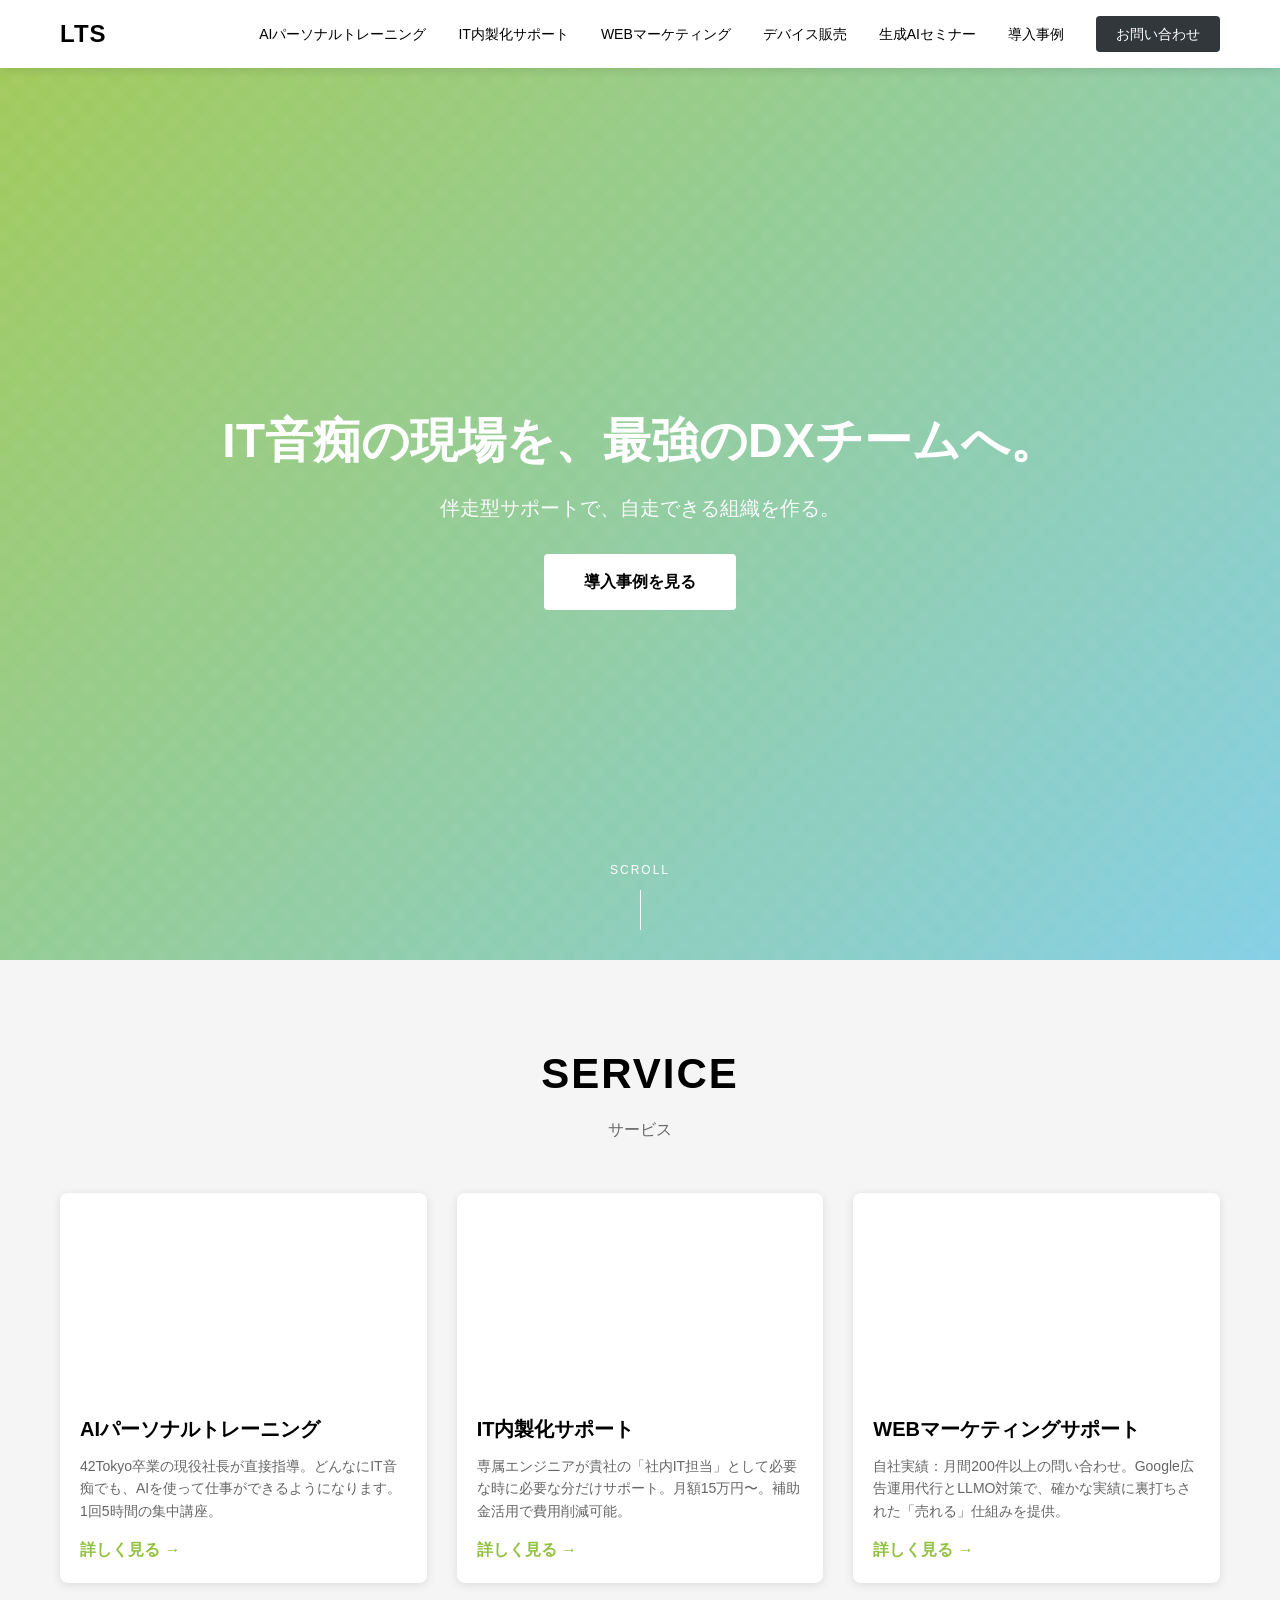
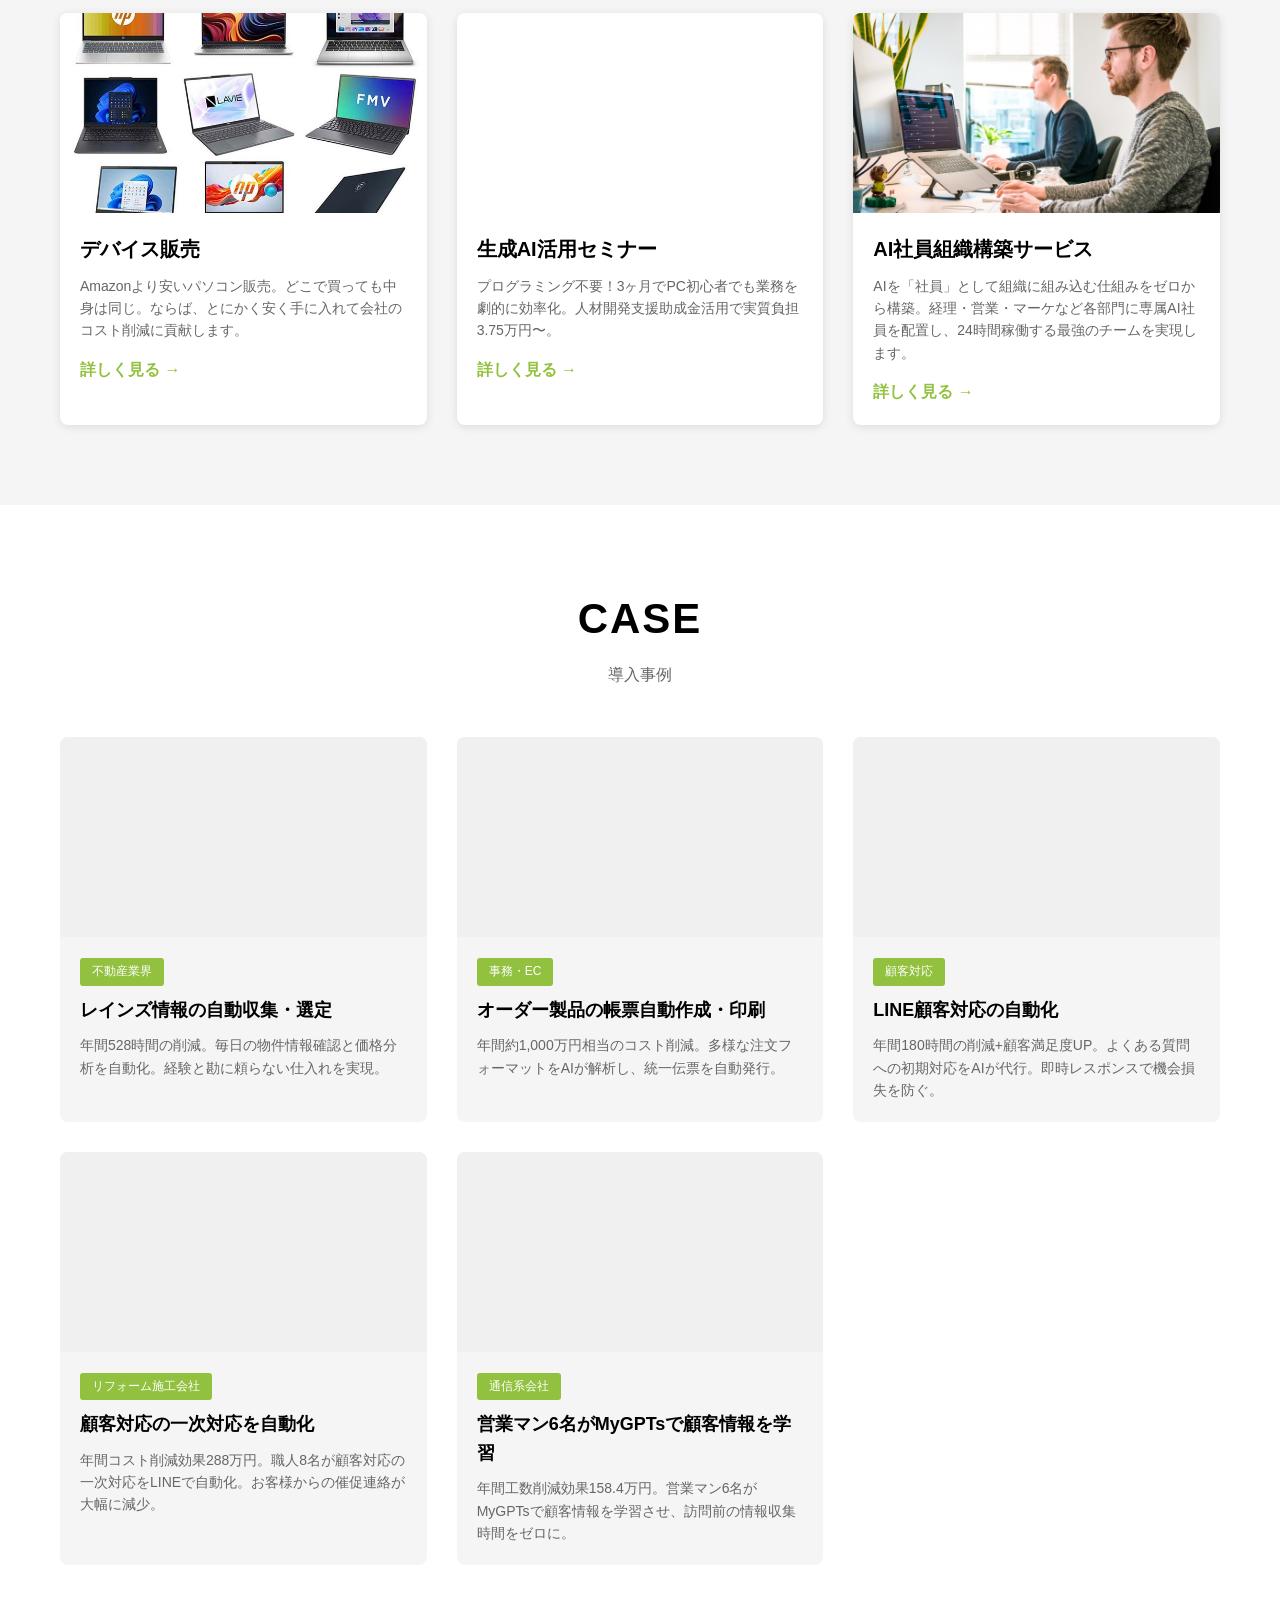
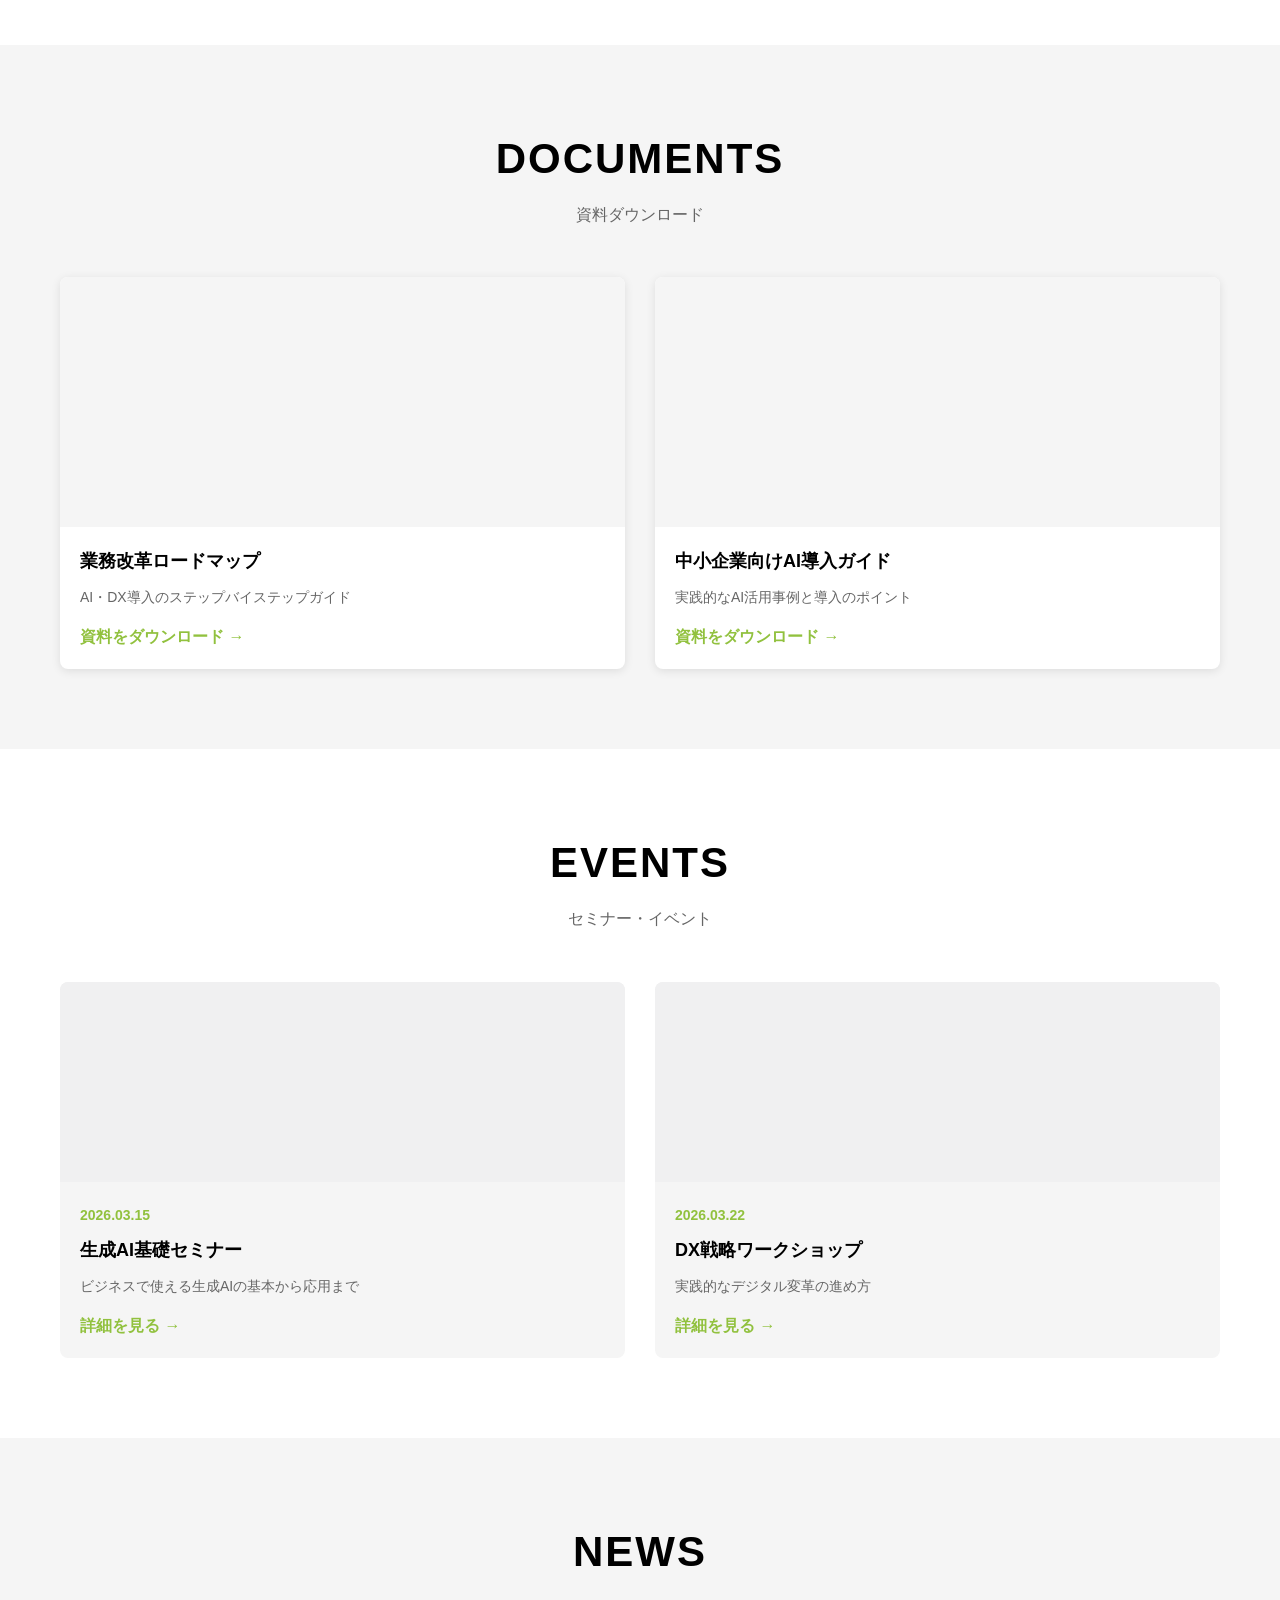
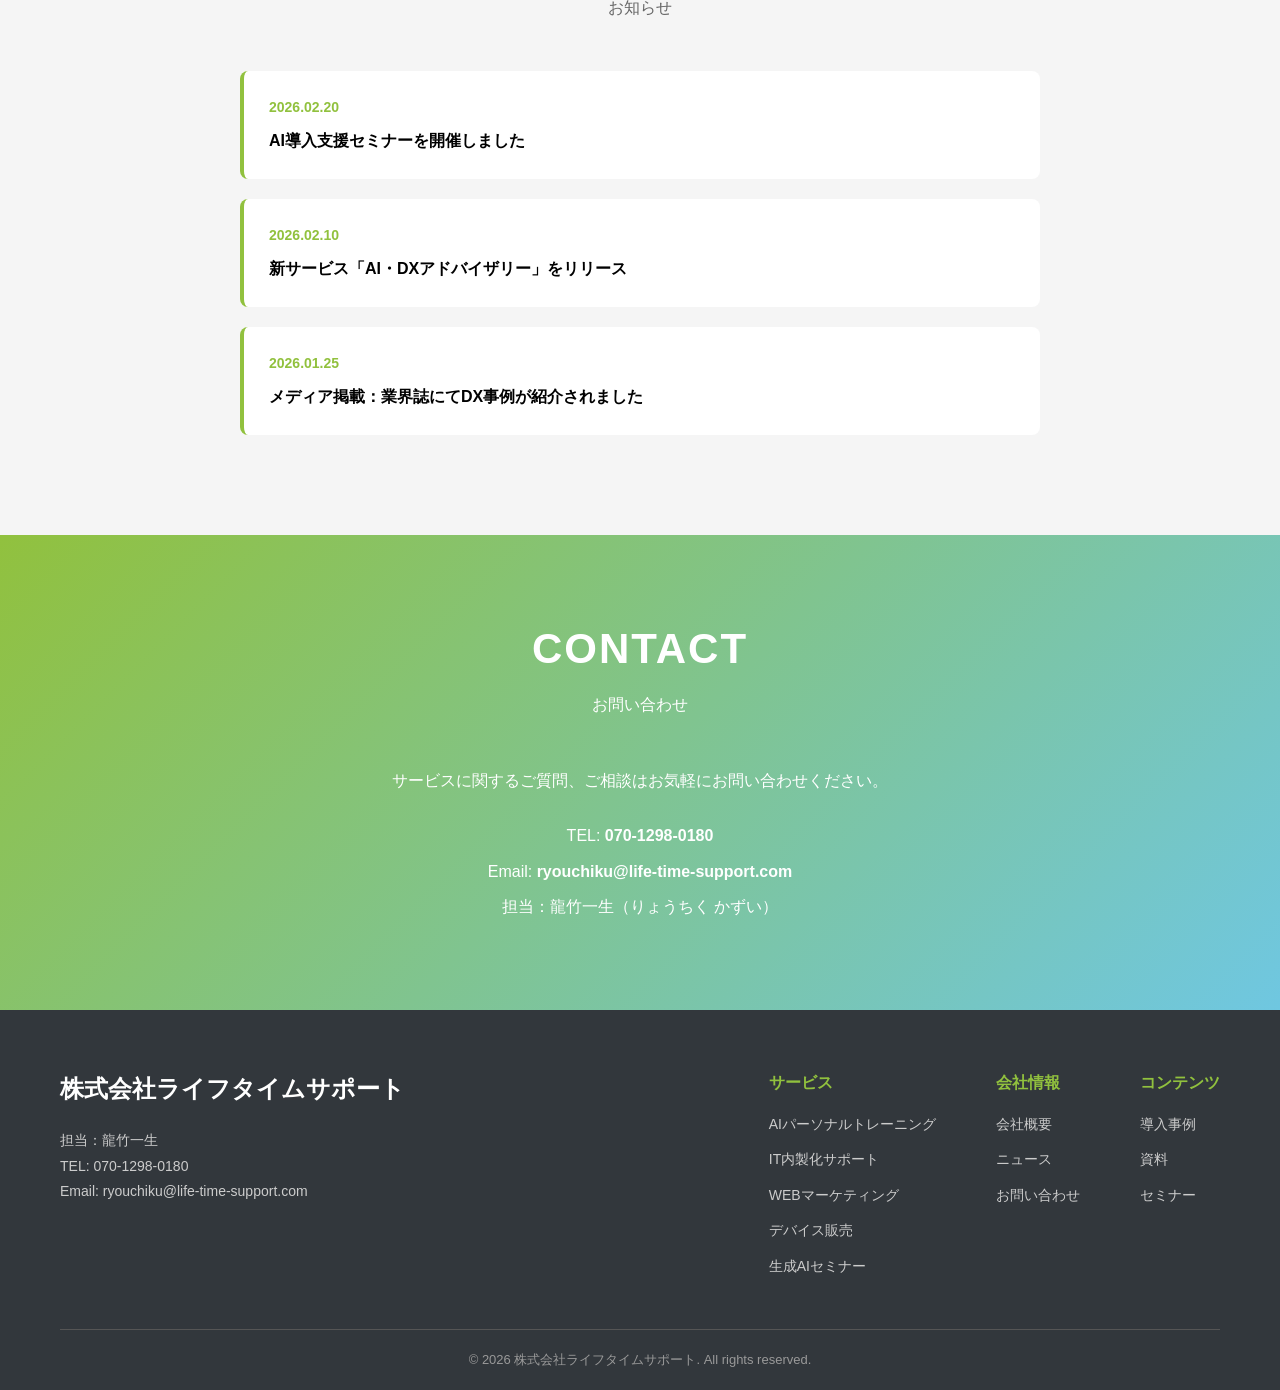
==== commit 52ec1509: "feat: AI社員組織構築サービスをサービス一覧に追加 - 新サービス「AI社員組織構築サービス」のカードを追加 - Unsplashからオフィスワーク実写画像をimg/に追加 - 説明文は既存サー" ====
--- a/index.html
+++ b/index.html
@@ -98,6 +98,12 @@
                     <p>プログラミング不要！3ヶ月でPC初心者でも業務を劇的に効率化。人材開発支援助成金活用で実質負担3.75万円〜。</p>
                     <a href="ai-seminar.html" class="service-link">詳しく見る →</a>
                 </div>
+                <div class="service-card fade-up">
+                    <div class="service-image" style="background: url('img/ai-employee.jpg') center/cover no-repeat;"></div>
+                    <h3>AI社員組織構築サービス</h3>
+                    <p>AIを「社員」として組織に組み込む仕組みをゼロから構築。経理・営業・マーケなど各部門に専属AI社員を配置し、24時間稼働する最強のチームを実現します。</p>
+                    <a href="#" class="service-link">詳しく見る →</a>
+                </div>
             </div>
         </div>
     </section>
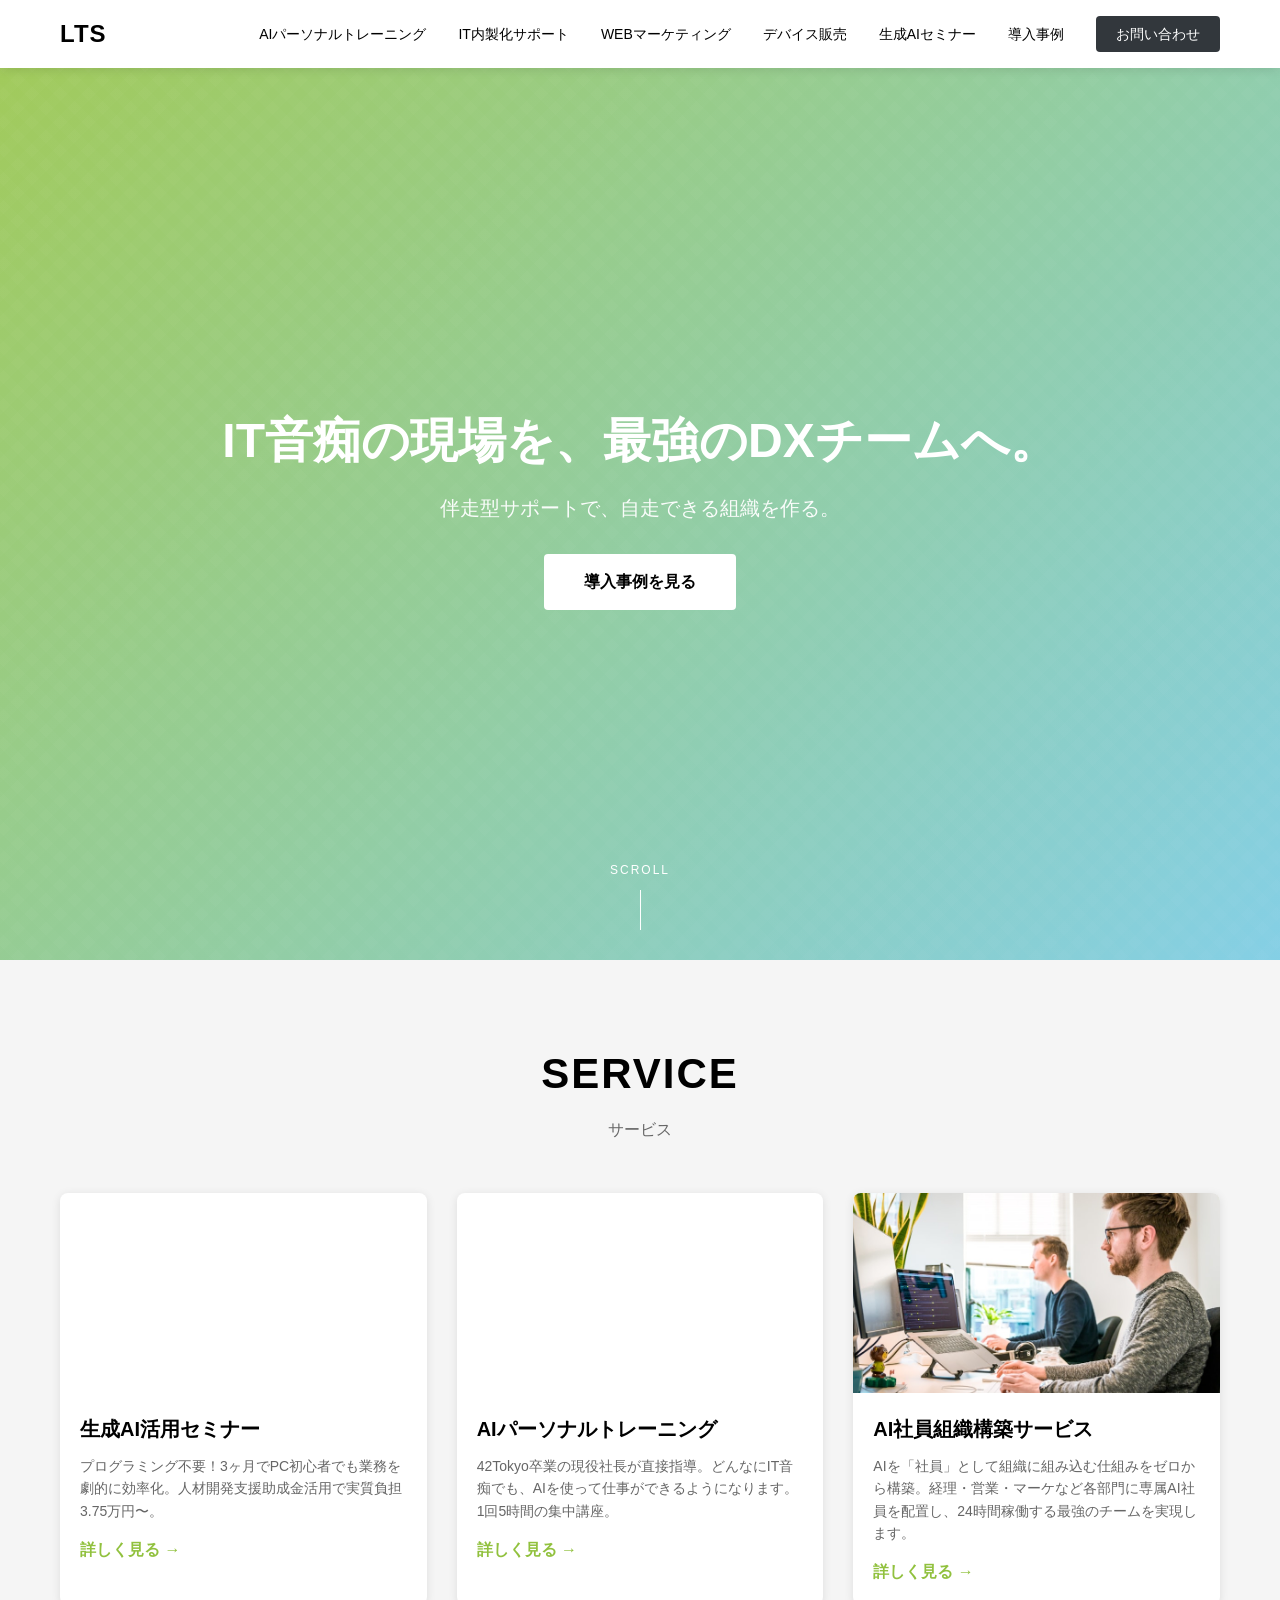
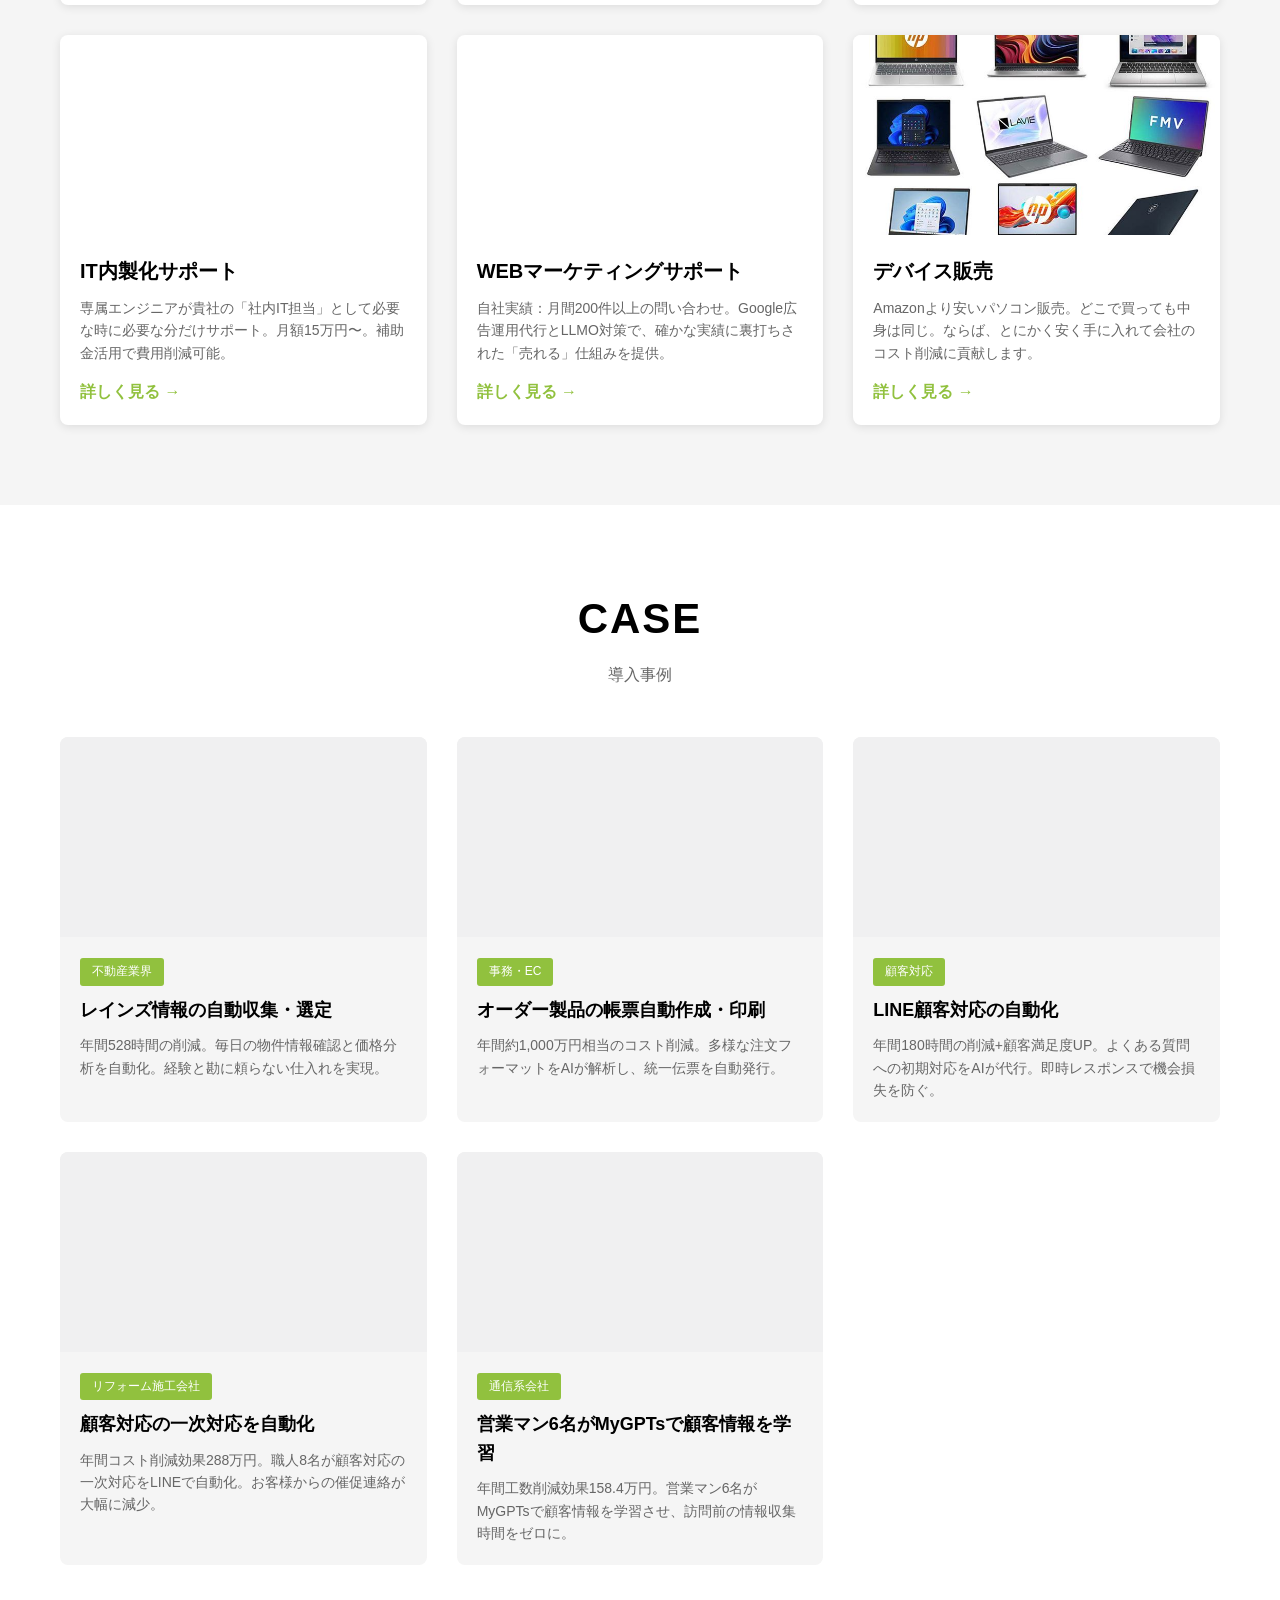
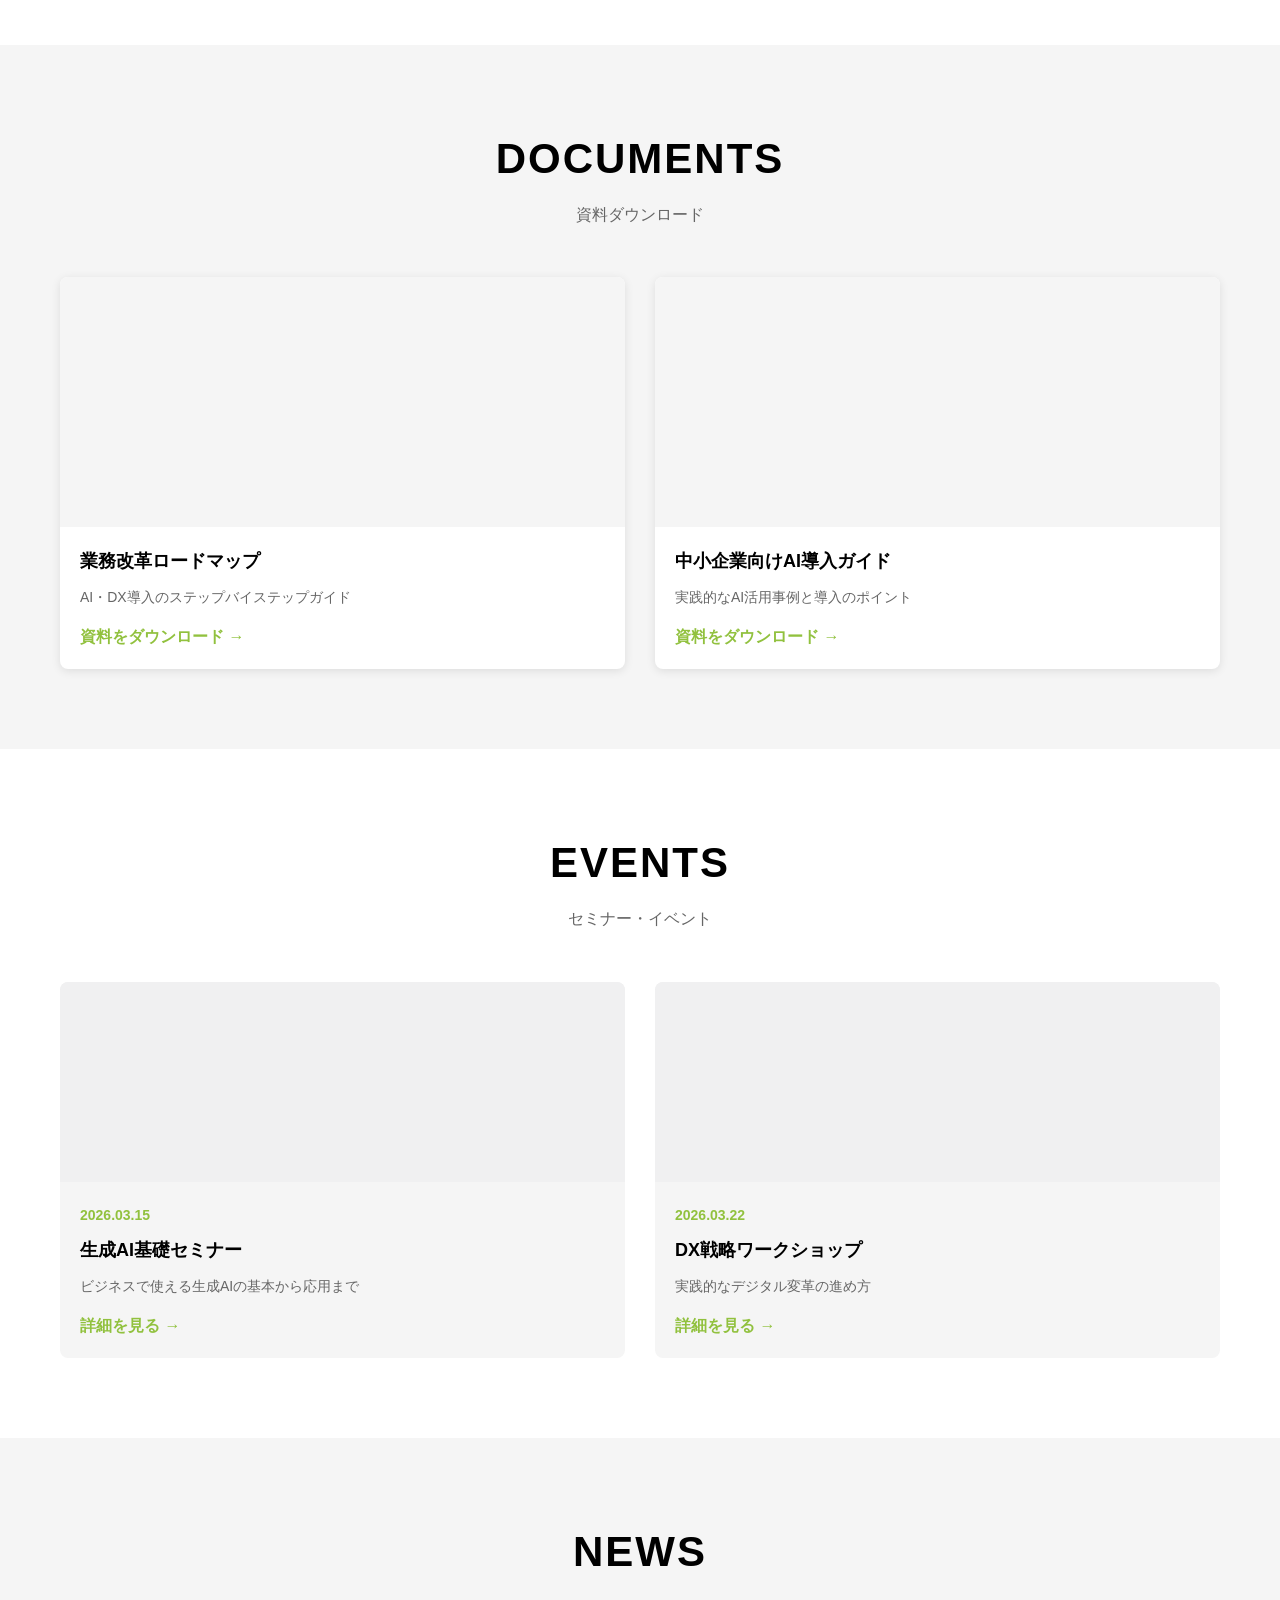
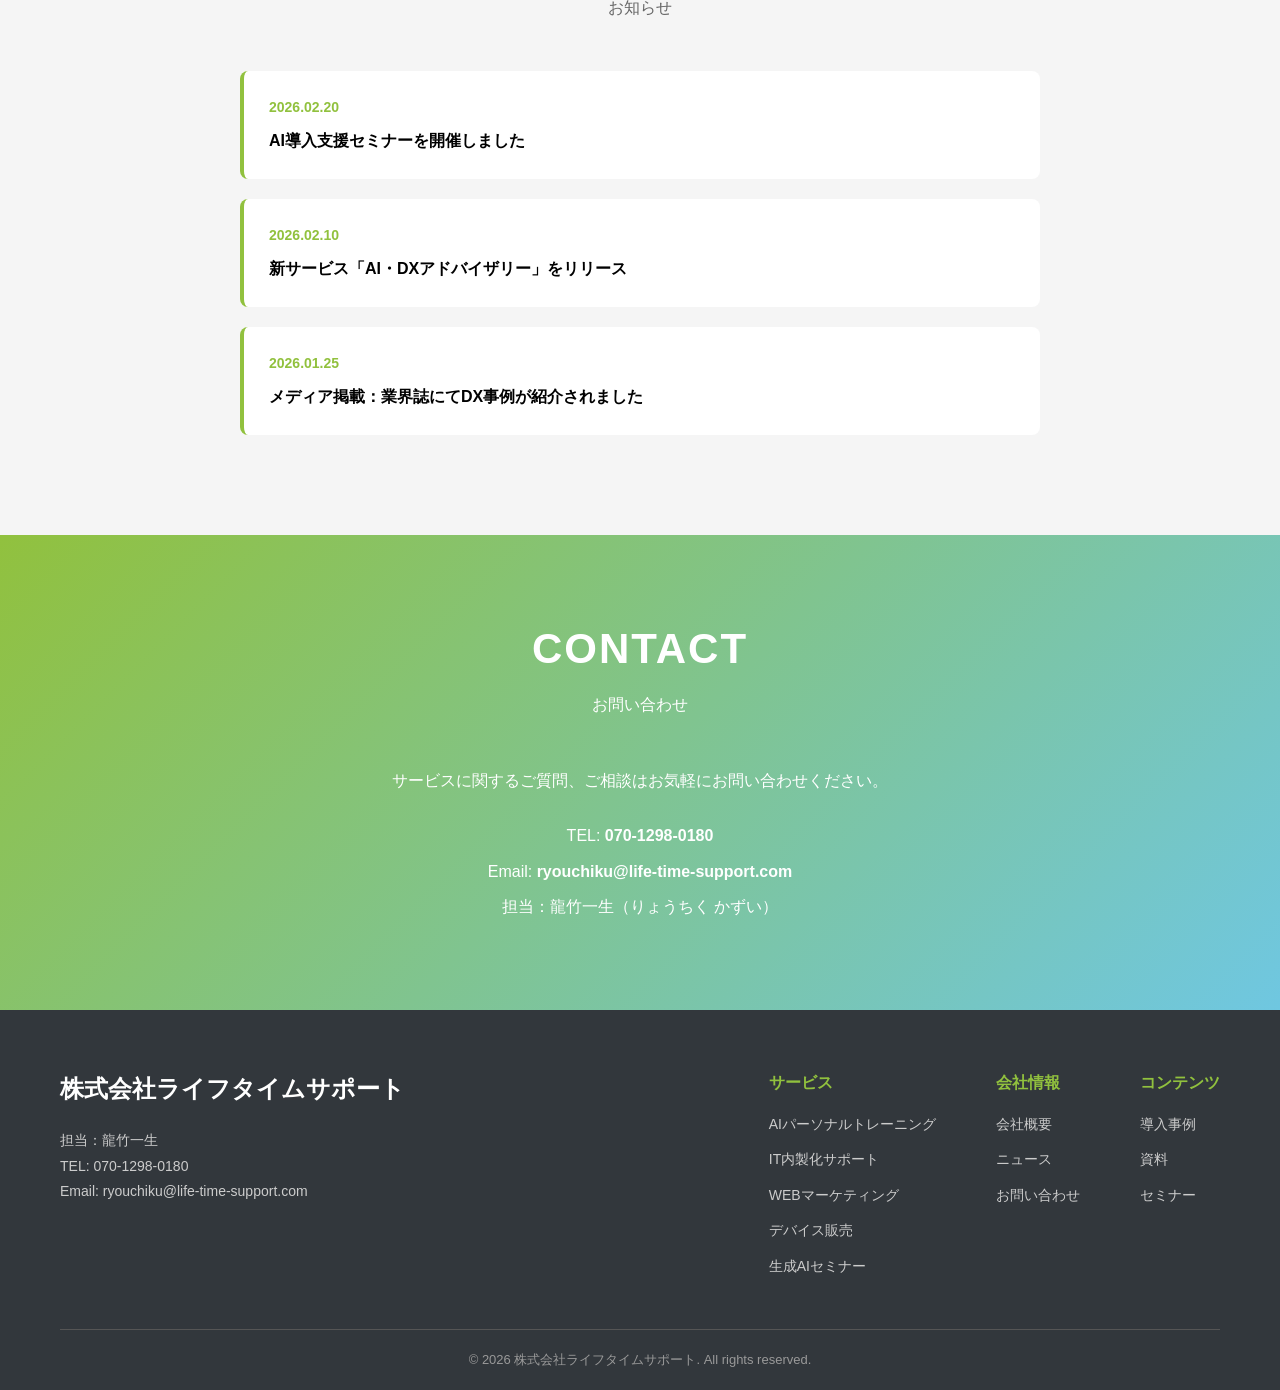
==== commit 504244b2: "fix: サービスカードの表示順序を変更 1.生成AI活用セミナー 2.AIパーソナルトレーニング 3.AI社員組織構築 4.IT内製化サポート 5.WEBマーケティング 6.デバイス販売  Co-A" ====
--- a/index.html
+++ b/index.html
@@ -69,12 +69,24 @@
             <p class="section-subtitle">サービス</p>
             <div class="service-grid">
                 <div class="service-card fade-up">
+                    <div class="service-image" style="background: url('img/seminer.png') center/cover no-repeat;"></div>
+                    <h3>生成AI活用セミナー</h3>
+                    <p>プログラミング不要！3ヶ月でPC初心者でも業務を劇的に効率化。人材開発支援助成金活用で実質負担3.75万円〜。</p>
+                    <a href="ai-seminar.html" class="service-link">詳しく見る →</a>
+                </div>
+                <div class="service-card fade-up">
                     <div class="service-image" style="background: url('img/personal.png') center/cover no-repeat;"></div>
                     <h3>AIパーソナルトレーニング</h3>
                     <p>42Tokyo卒業の現役社長が直接指導。どんなにIT音痴でも、AIを使って仕事ができるようになります。1回5時間の集中講座。</p>
                     <a href="ai-training.html" class="service-link">詳しく見る →</a>
                 </div>
                 <div class="service-card fade-up">
+                    <div class="service-image" style="background: url('img/ai-employee.jpg') center/cover no-repeat;"></div>
+                    <h3>AI社員組織構築サービス</h3>
+                    <p>AIを「社員」として組織に組み込む仕組みをゼロから構築。経理・営業・マーケなど各部門に専属AI社員を配置し、24時間稼働する最強のチームを実現します。</p>
+                    <a href="#" class="service-link">詳しく見る →</a>
+                </div>
+                <div class="service-card fade-up">
                     <div class="service-image" style="background: url('img/it_support.png') center/cover no-repeat;"></div>
                     <h3>IT内製化サポート</h3>
                     <p>専属エンジニアが貴社の「社内IT担当」として必要な時に必要な分だけサポート。月額15万円〜。補助金活用で費用削減可能。</p>
@@ -91,18 +103,6 @@
                     <h3>デバイス販売</h3>
                     <p>Amazonより安いパソコン販売。どこで買っても中身は同じ。ならば、とにかく安く手に入れて会社のコスト削減に貢献します。</p>
                     <a href="device-sales.html" class="service-link">詳しく見る →</a>
-                </div>
-                <div class="service-card fade-up">
-                    <div class="service-image" style="background: url('img/seminer.png') center/cover no-repeat;"></div>
-                    <h3>生成AI活用セミナー</h3>
-                    <p>プログラミング不要！3ヶ月でPC初心者でも業務を劇的に効率化。人材開発支援助成金活用で実質負担3.75万円〜。</p>
-                    <a href="ai-seminar.html" class="service-link">詳しく見る →</a>
-                </div>
-                <div class="service-card fade-up">
-                    <div class="service-image" style="background: url('img/ai-employee.jpg') center/cover no-repeat;"></div>
-                    <h3>AI社員組織構築サービス</h3>
-                    <p>AIを「社員」として組織に組み込む仕組みをゼロから構築。経理・営業・マーケなど各部門に専属AI社員を配置し、24時間稼働する最強のチームを実現します。</p>
-                    <a href="#" class="service-link">詳しく見る →</a>
                 </div>
             </div>
         </div>
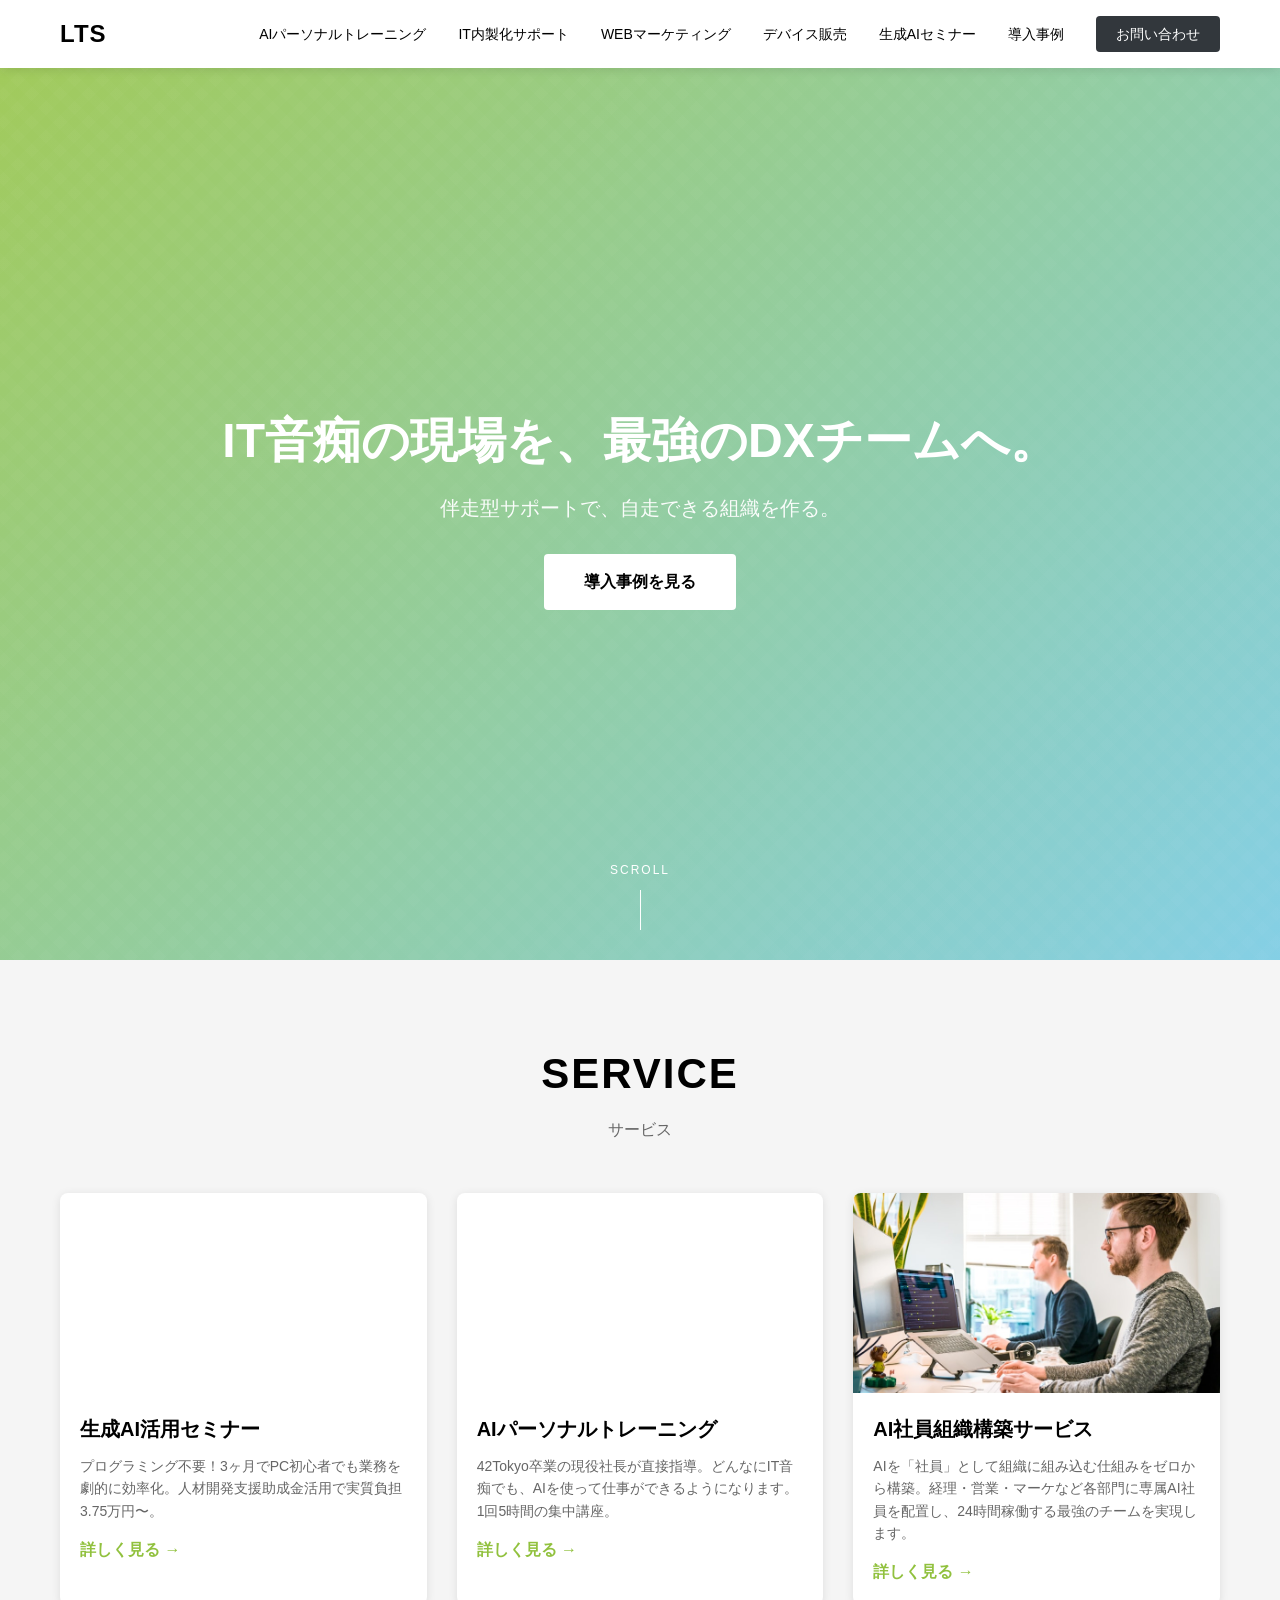
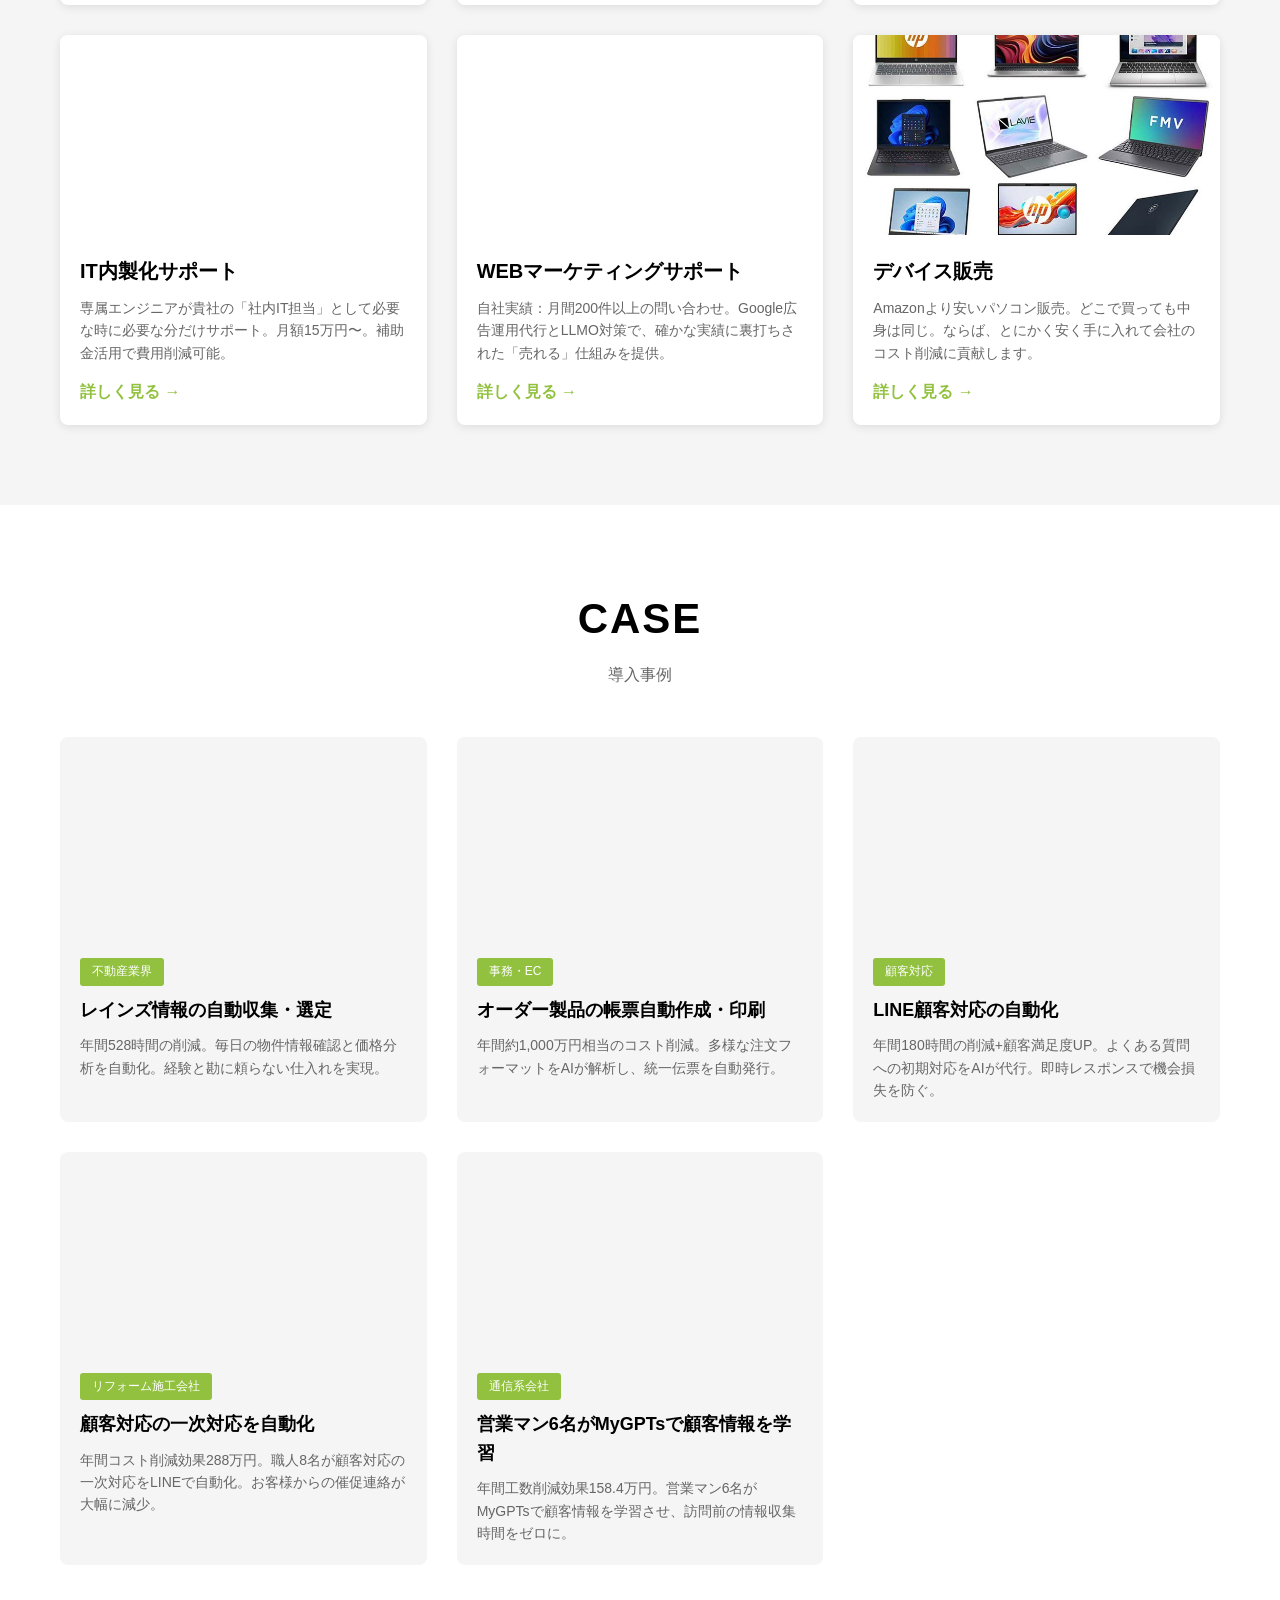
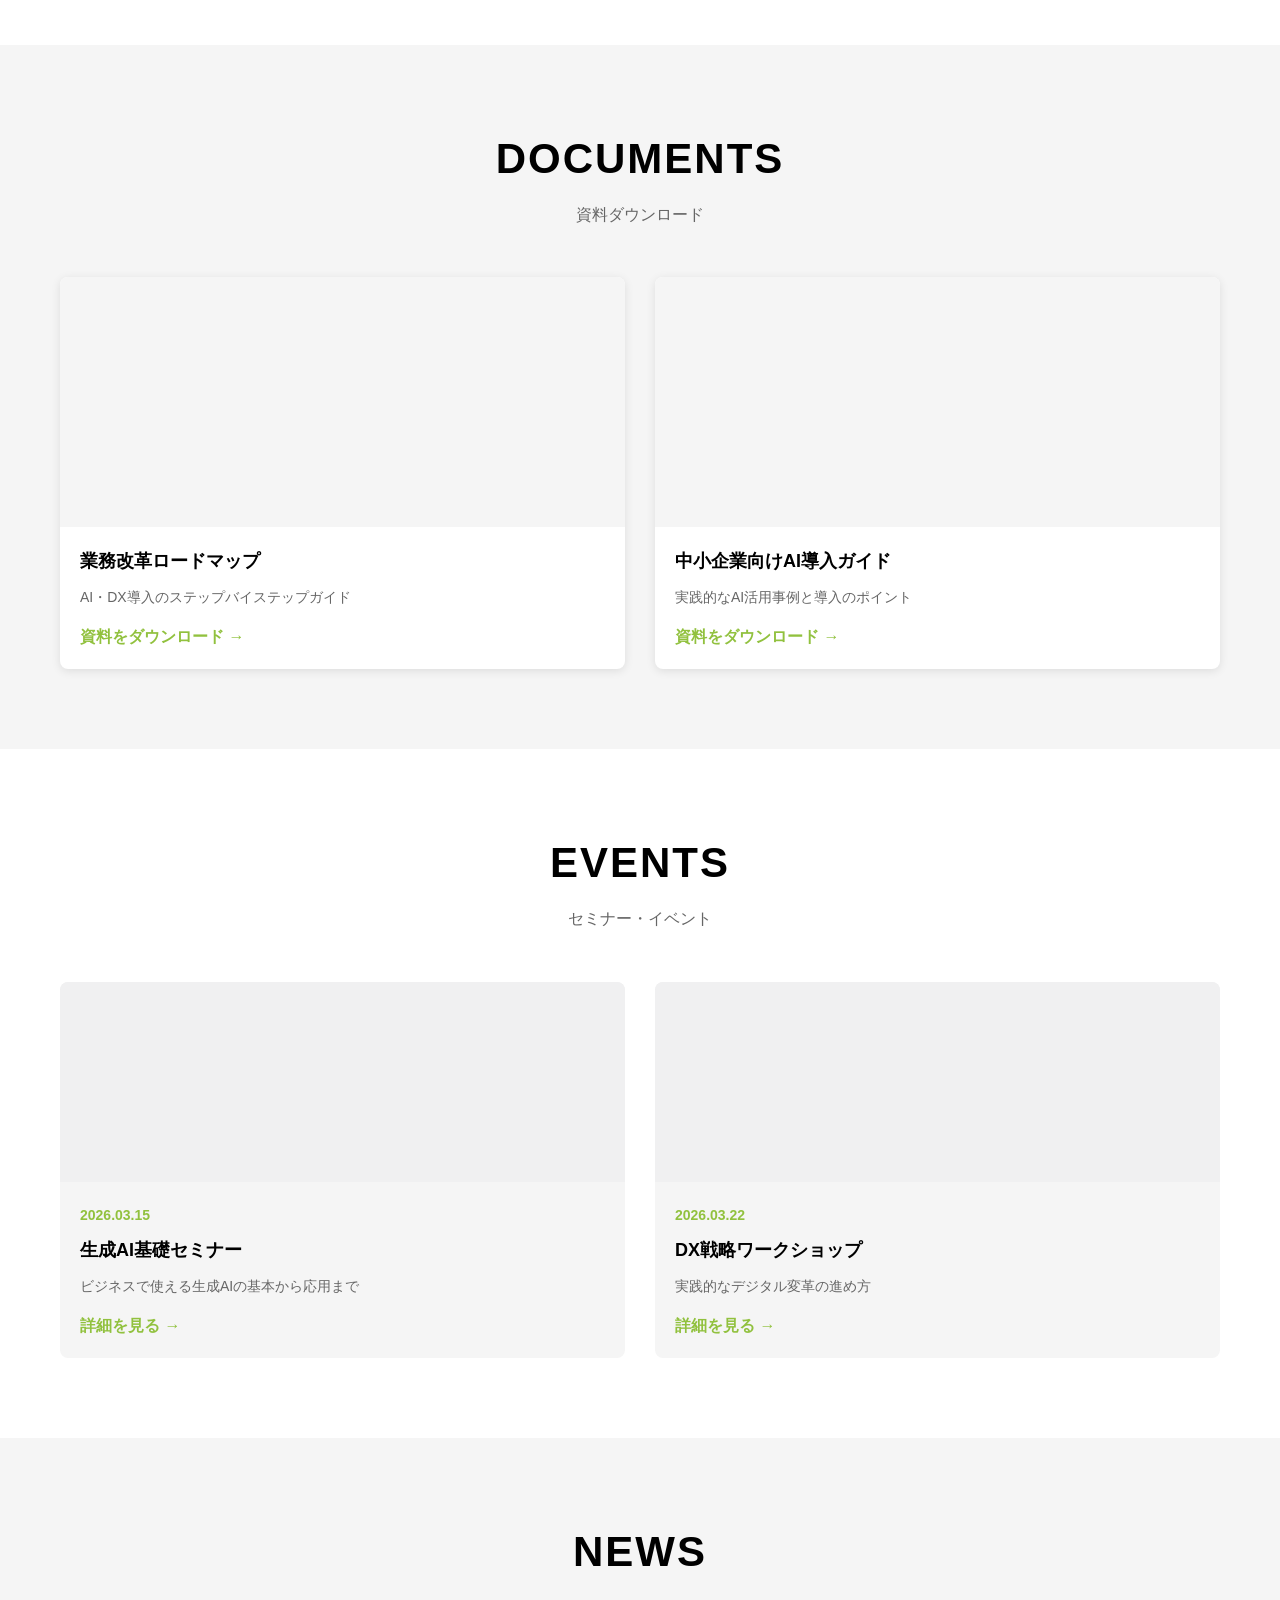
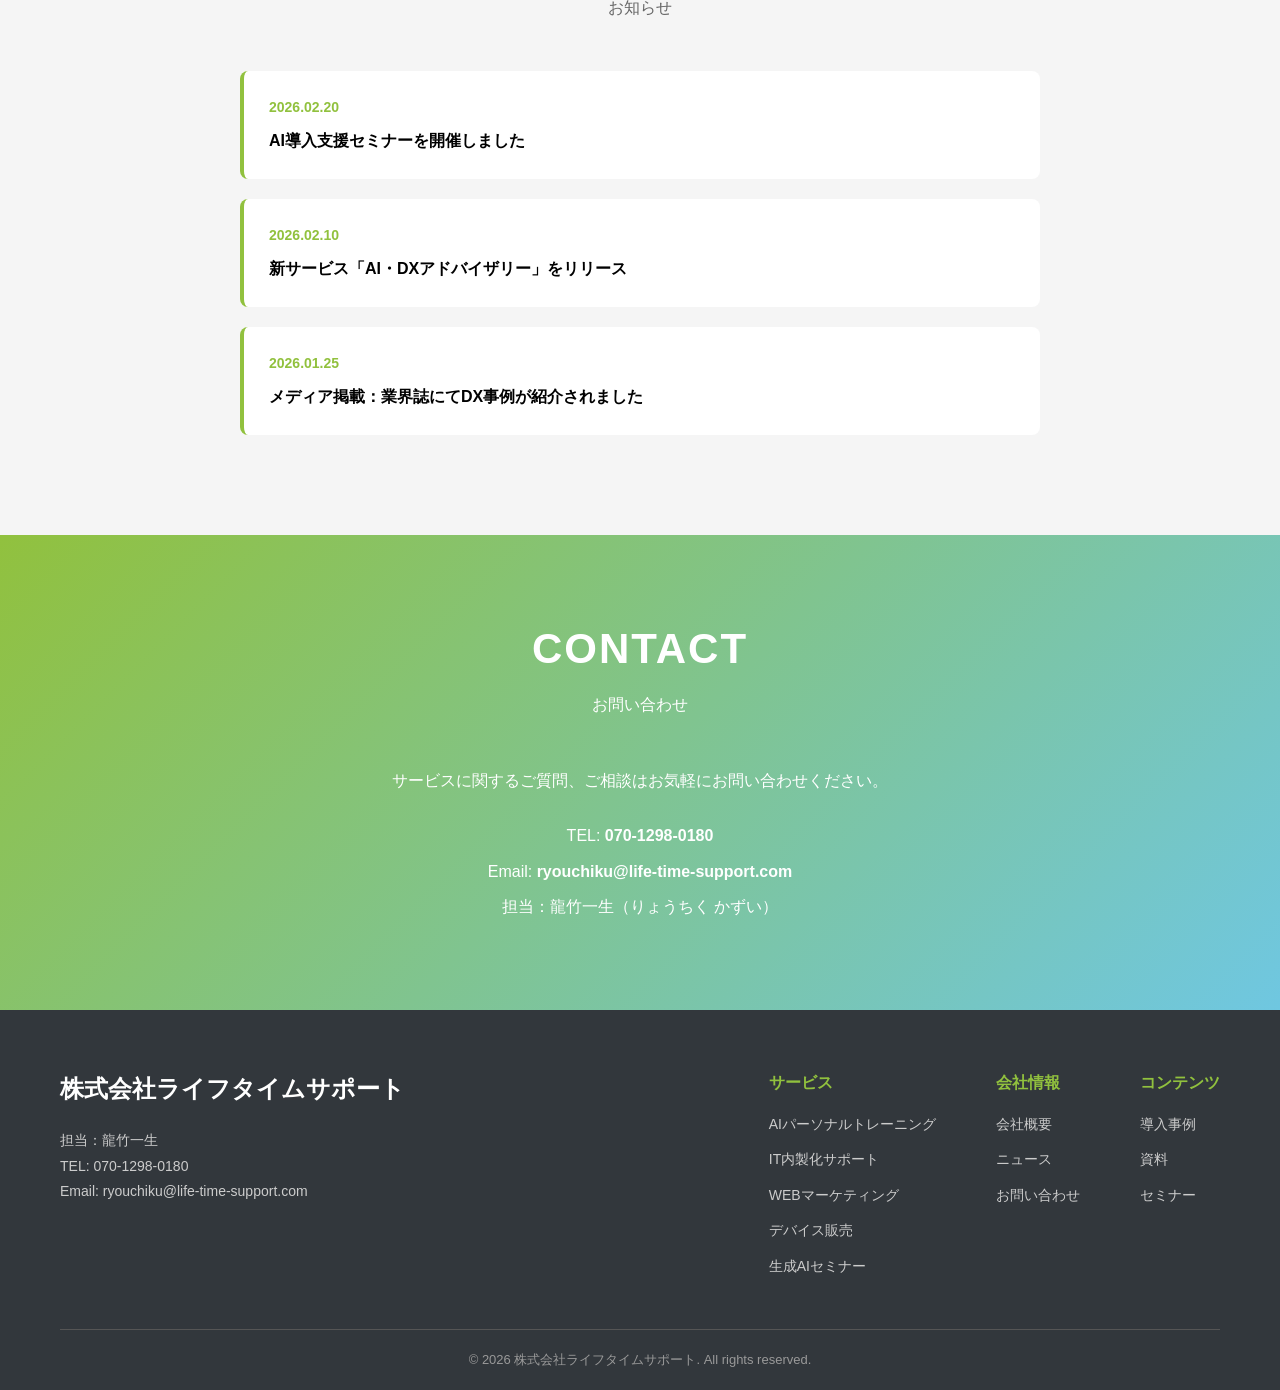
==== commit e5097a98: "feat: 導入事例(CASE)セクションにimg/の画像を適用 - 不動産・レインズ → rains.png - 事務・EC帳票 → nameplate.png - LINE顧客対応 → line." ====
--- a/index.html
+++ b/index.html
@@ -115,7 +115,7 @@
             <p class="section-subtitle">導入事例</p>
             <div class="case-grid">
                 <div class="case-card fade-up">
-                    <div class="case-image" style="background-color: #f0f0f1;"></div>
+                    <div class="case-image" style="background: url('img/rains.png') center/cover no-repeat;"></div>
                     <div class="case-content">
                         <span class="case-category">不動産業界</span>
                         <h3>レインズ情報の自動収集・選定</h3>
@@ -123,7 +123,7 @@
                     </div>
                 </div>
                 <div class="case-card fade-up">
-                    <div class="case-image" style="background-color: #f0f0f1;"></div>
+                    <div class="case-image" style="background: url('img/nameplate.png') center/cover no-repeat;"></div>
                     <div class="case-content">
                         <span class="case-category">事務・EC</span>
                         <h3>オーダー製品の帳票自動作成・印刷</h3>
@@ -131,7 +131,7 @@
                     </div>
                 </div>
                 <div class="case-card fade-up">
-                    <div class="case-image" style="background-color: #f0f0f1;"></div>
+                    <div class="case-image" style="background: url('img/line.png') center/cover no-repeat;"></div>
                     <div class="case-content">
                         <span class="case-category">顧客対応</span>
                         <h3>LINE顧客対応の自動化</h3>
@@ -139,7 +139,7 @@
                     </div>
                 </div>
                 <div class="case-card fade-up">
-                    <div class="case-image" style="background-color: #f0f0f1;"></div>
+                    <div class="case-image" style="background: url('img/mail.png') center/cover no-repeat;"></div>
                     <div class="case-content">
                         <span class="case-category">リフォーム施工会社</span>
                         <h3>顧客対応の一次対応を自動化</h3>
@@ -147,7 +147,7 @@
                     </div>
                 </div>
                 <div class="case-card fade-up">
-                    <div class="case-image" style="background-color: #f0f0f1;"></div>
+                    <div class="case-image" style="background: url('img/eigyou.png') center/cover no-repeat;"></div>
                     <div class="case-content">
                         <span class="case-category">通信系会社</span>
                         <h3>営業マン6名がMyGPTsで顧客情報を学習</h3>
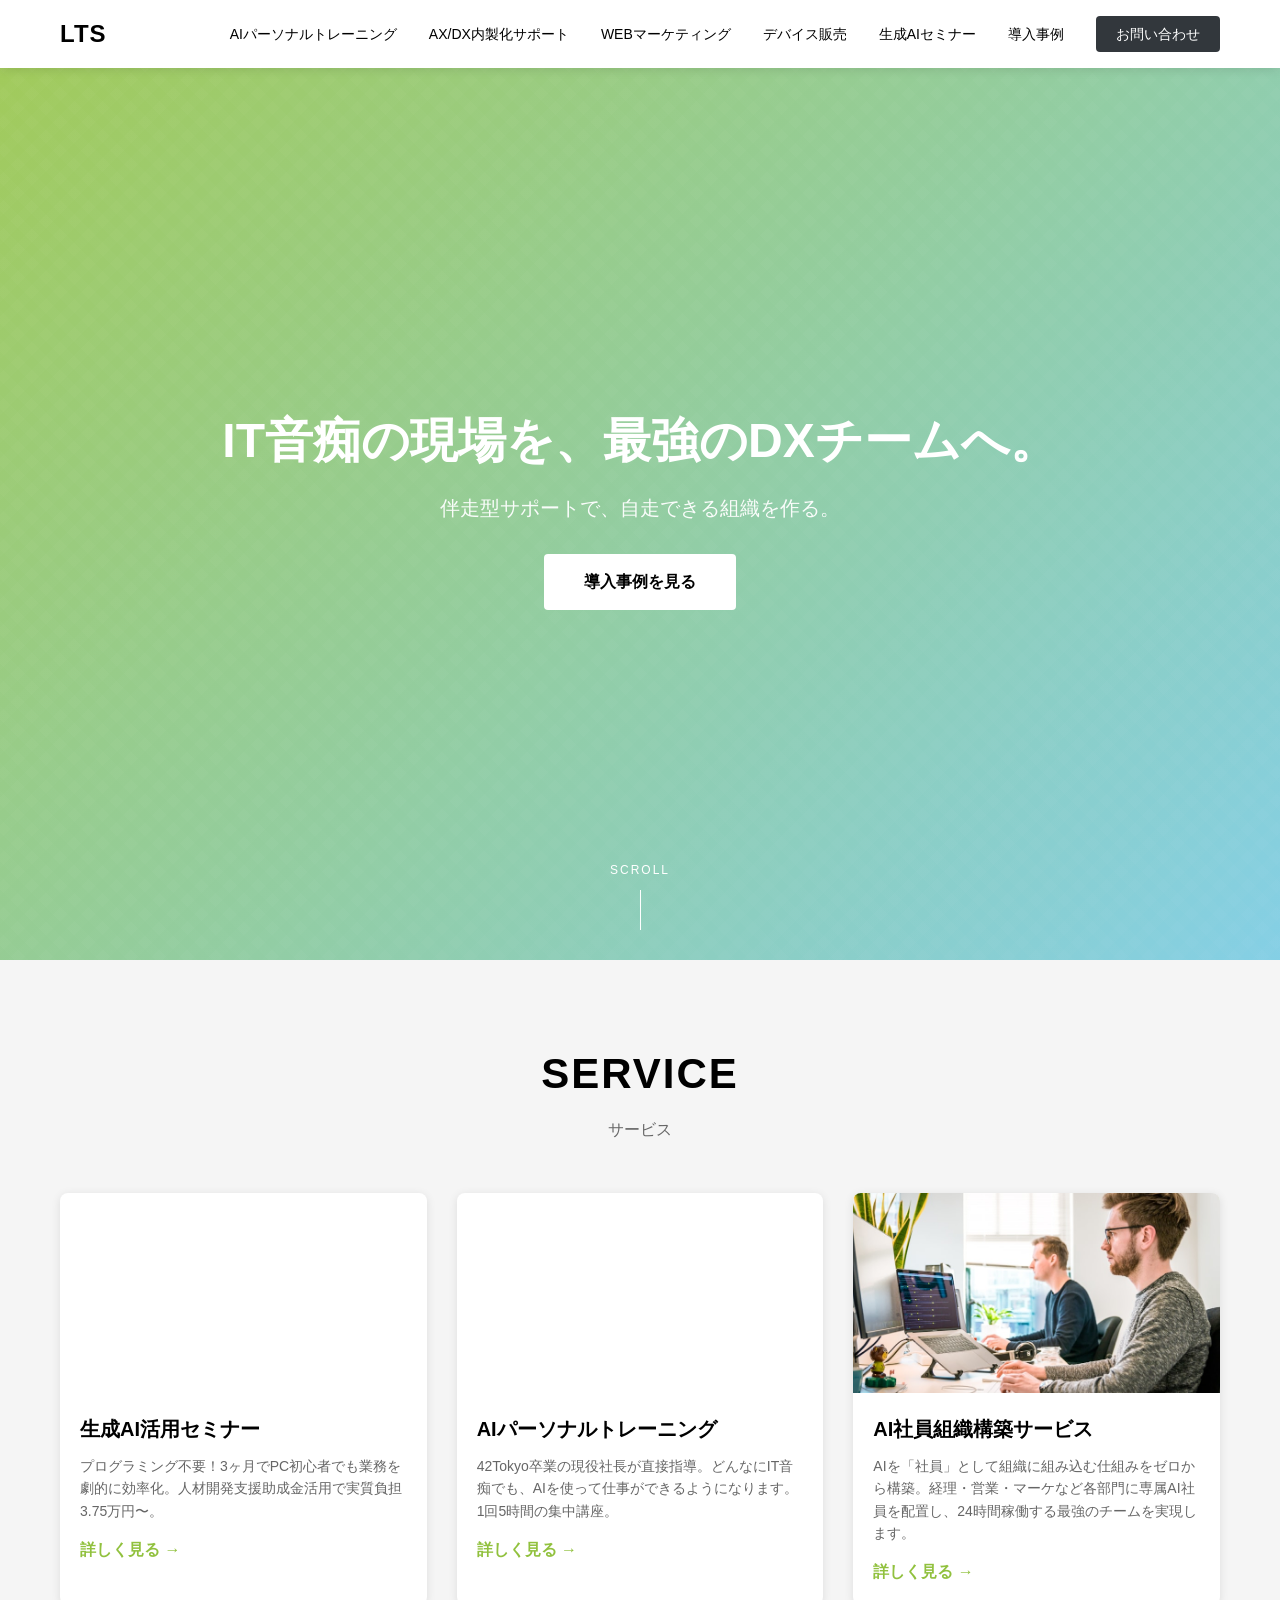
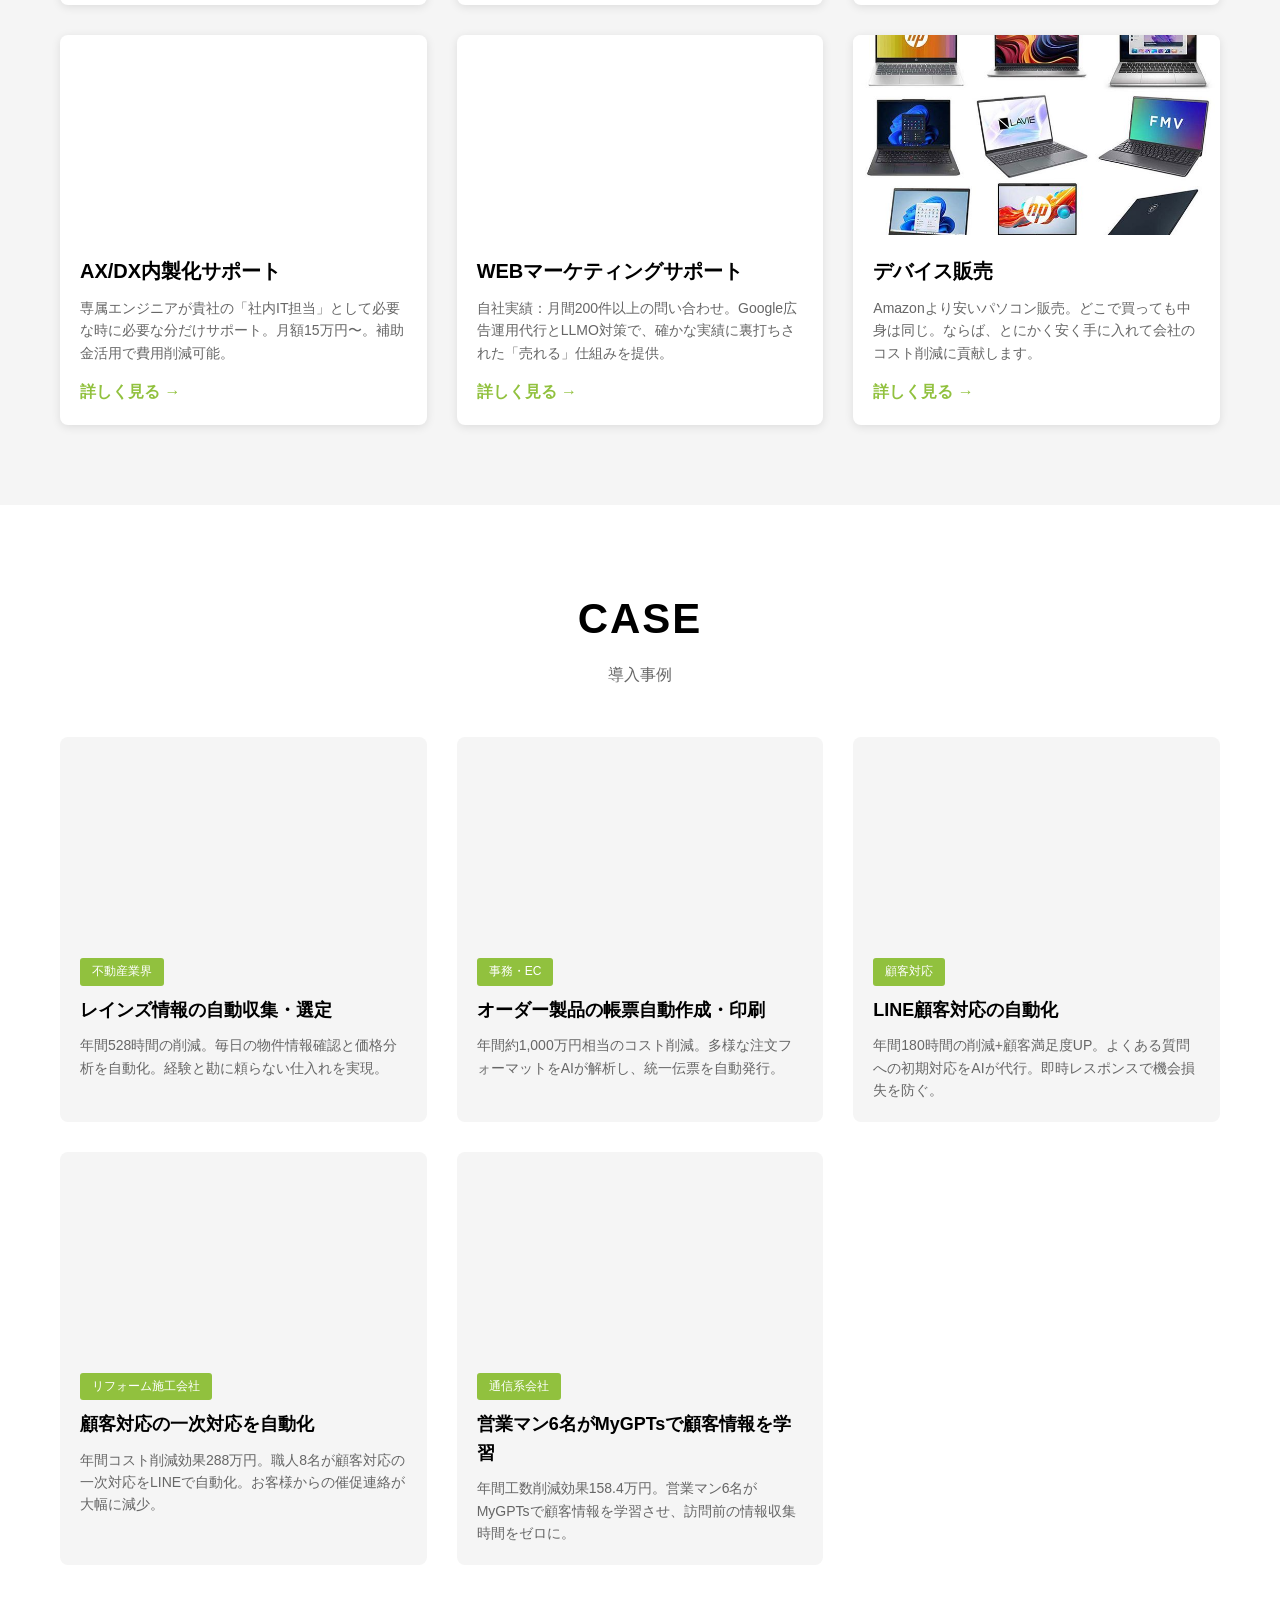
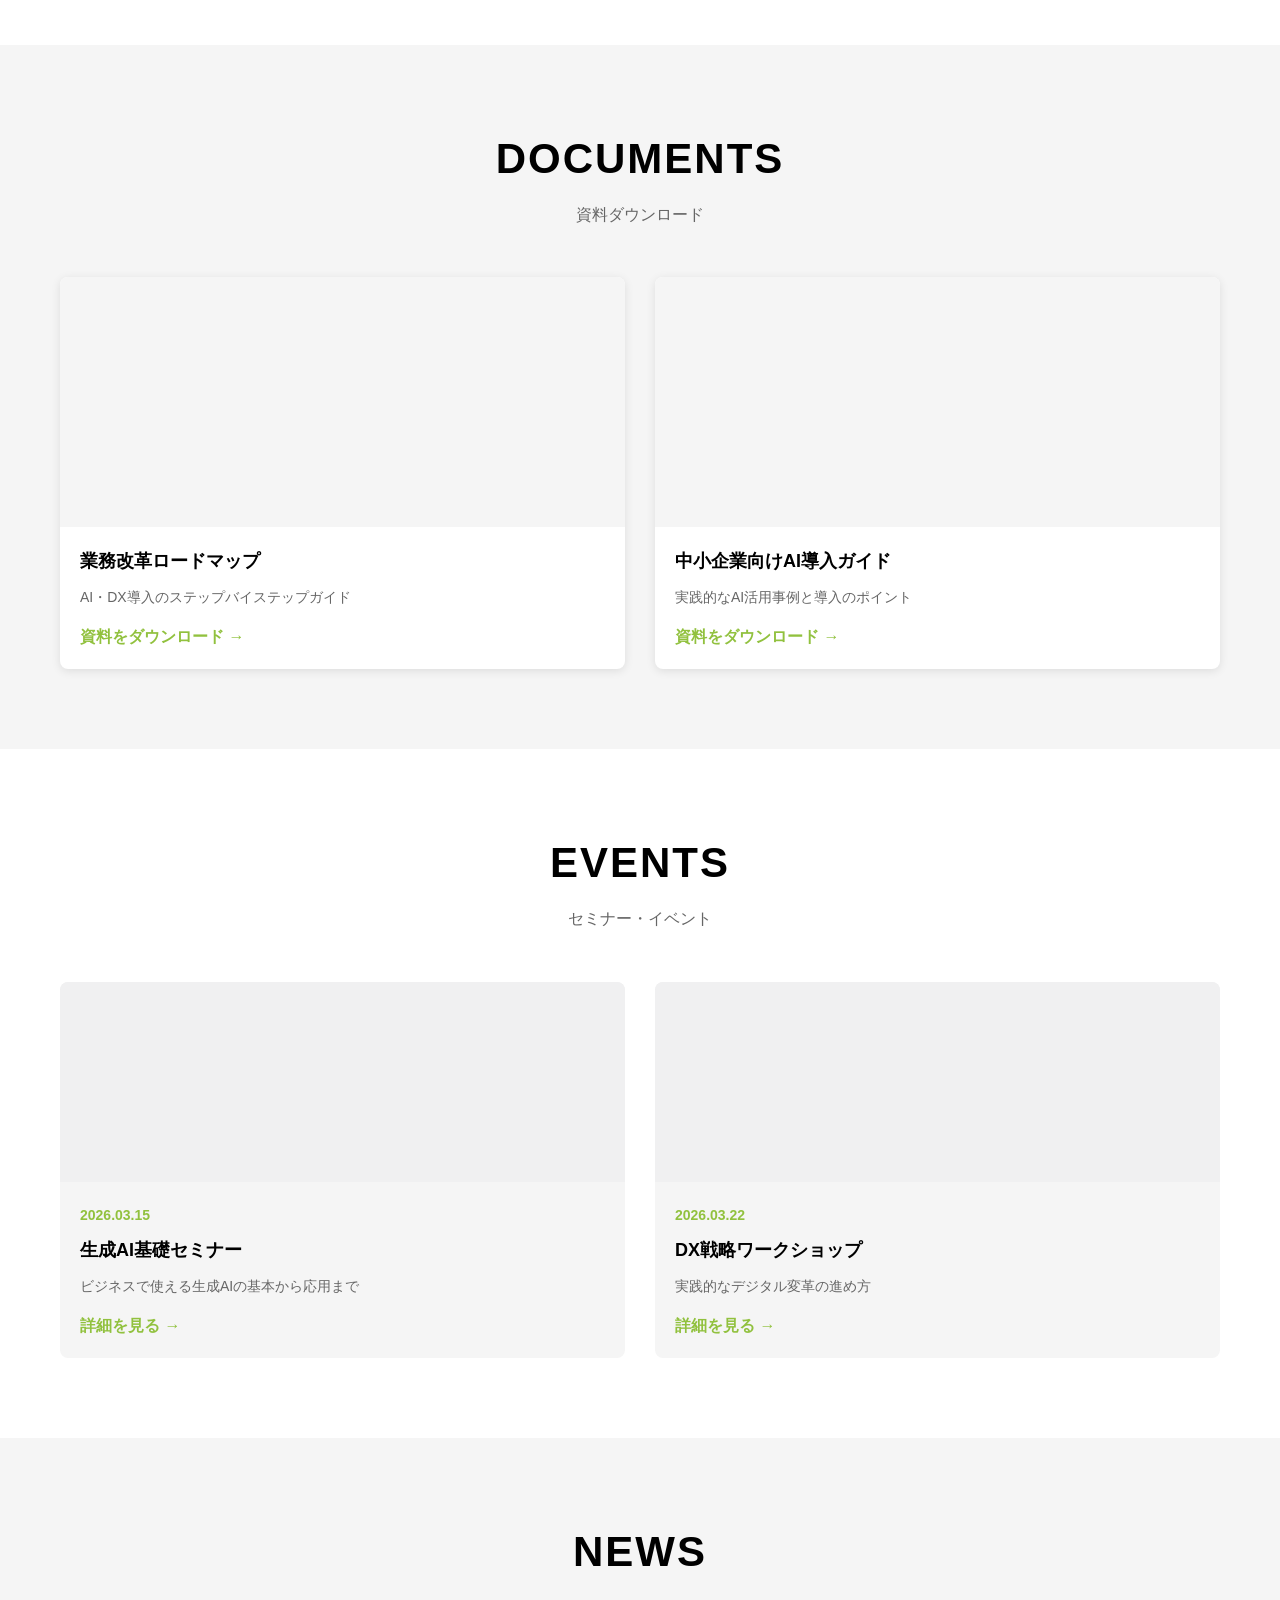
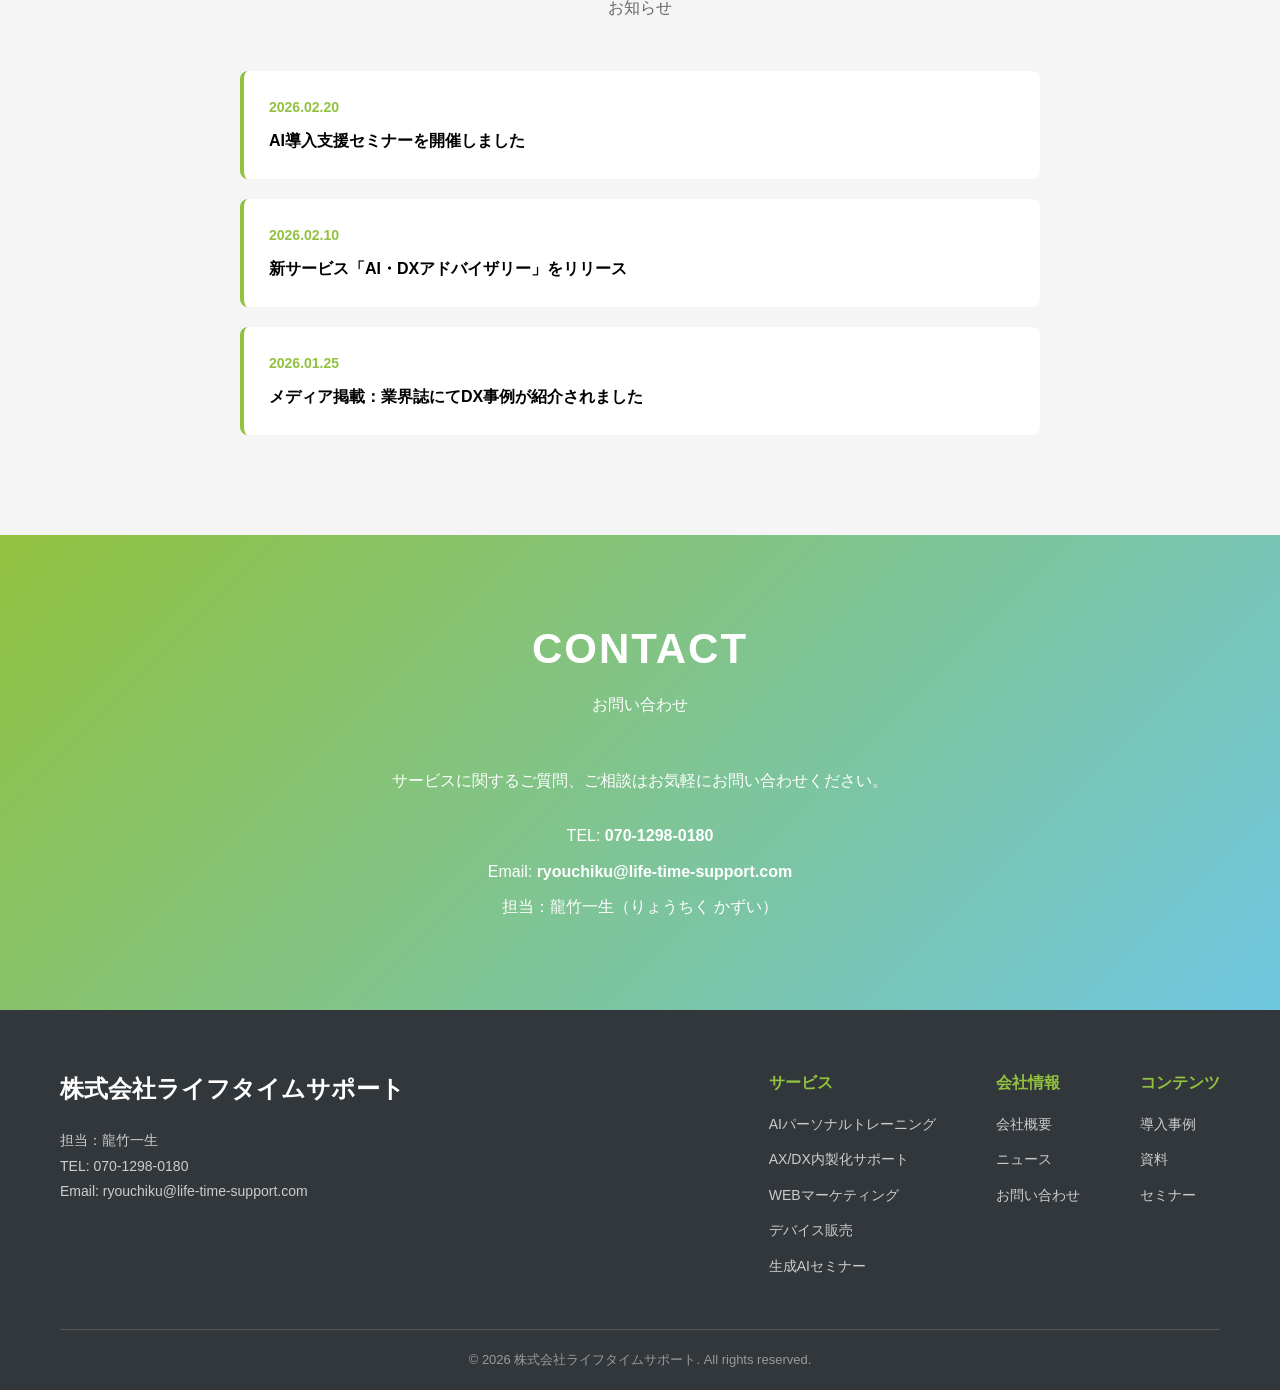
==== commit 72251b6f: "fix: IT内製化サポート → AX/DX内製化サポートに名称変更 全6ページ（index, it-support, ai-training, ai-seminar, device-sales, w" ====
--- a/index.html
+++ b/index.html
@@ -29,7 +29,7 @@
                 <nav class="nav" id="nav">
                     <ul class="nav-list">
                         <li><a href="ai-training.html">AIパーソナルトレーニング</a></li>
-                        <li><a href="it-support.html">IT内製化サポート</a></li>
+                        <li><a href="it-support.html">AX/DX内製化サポート</a></li>
                         <li><a href="web-marketing.html">WEBマーケティング</a></li>
                         <li><a href="device-sales.html">デバイス販売</a></li>
                         <li><a href="ai-seminar.html">生成AIセミナー</a></li>
@@ -88,7 +88,7 @@
                 </div>
                 <div class="service-card fade-up">
                     <div class="service-image" style="background: url('img/it_support.png') center/cover no-repeat;"></div>
-                    <h3>IT内製化サポート</h3>
+                    <h3>AX/DX内製化サポート</h3>
                     <p>専属エンジニアが貴社の「社内IT担当」として必要な時に必要な分だけサポート。月額15万円〜。補助金活用で費用削減可能。</p>
                     <a href="it-support.html" class="service-link">詳しく見る →</a>
                 </div>
@@ -259,7 +259,7 @@
                         <h4>サービス</h4>
                         <ul>
                             <li><a href="ai-training.html">AIパーソナルトレーニング</a></li>
-                            <li><a href="it-support.html">IT内製化サポート</a></li>
+                            <li><a href="it-support.html">AX/DX内製化サポート</a></li>
                             <li><a href="web-marketing.html">WEBマーケティング</a></li>
                             <li><a href="device-sales.html">デバイス販売</a></li>
                             <li><a href="ai-seminar.html">生成AIセミナー</a></li>
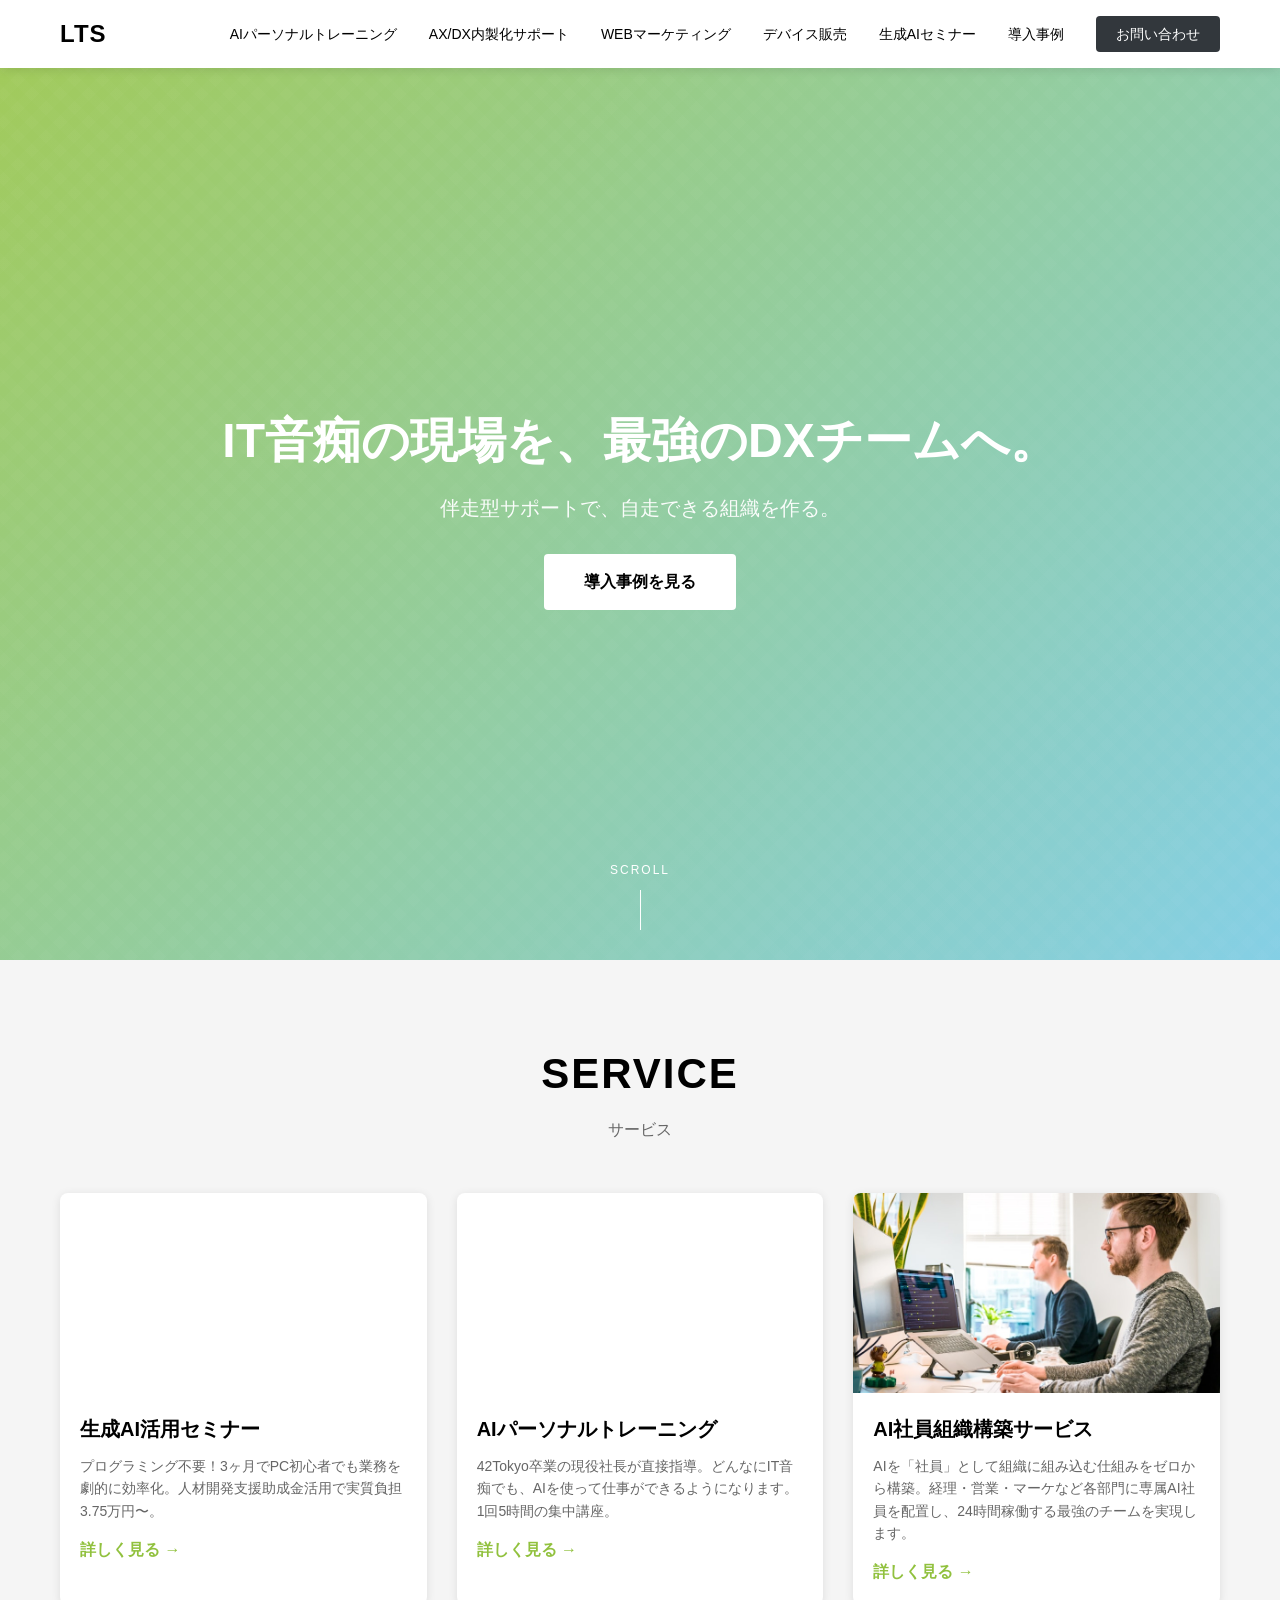
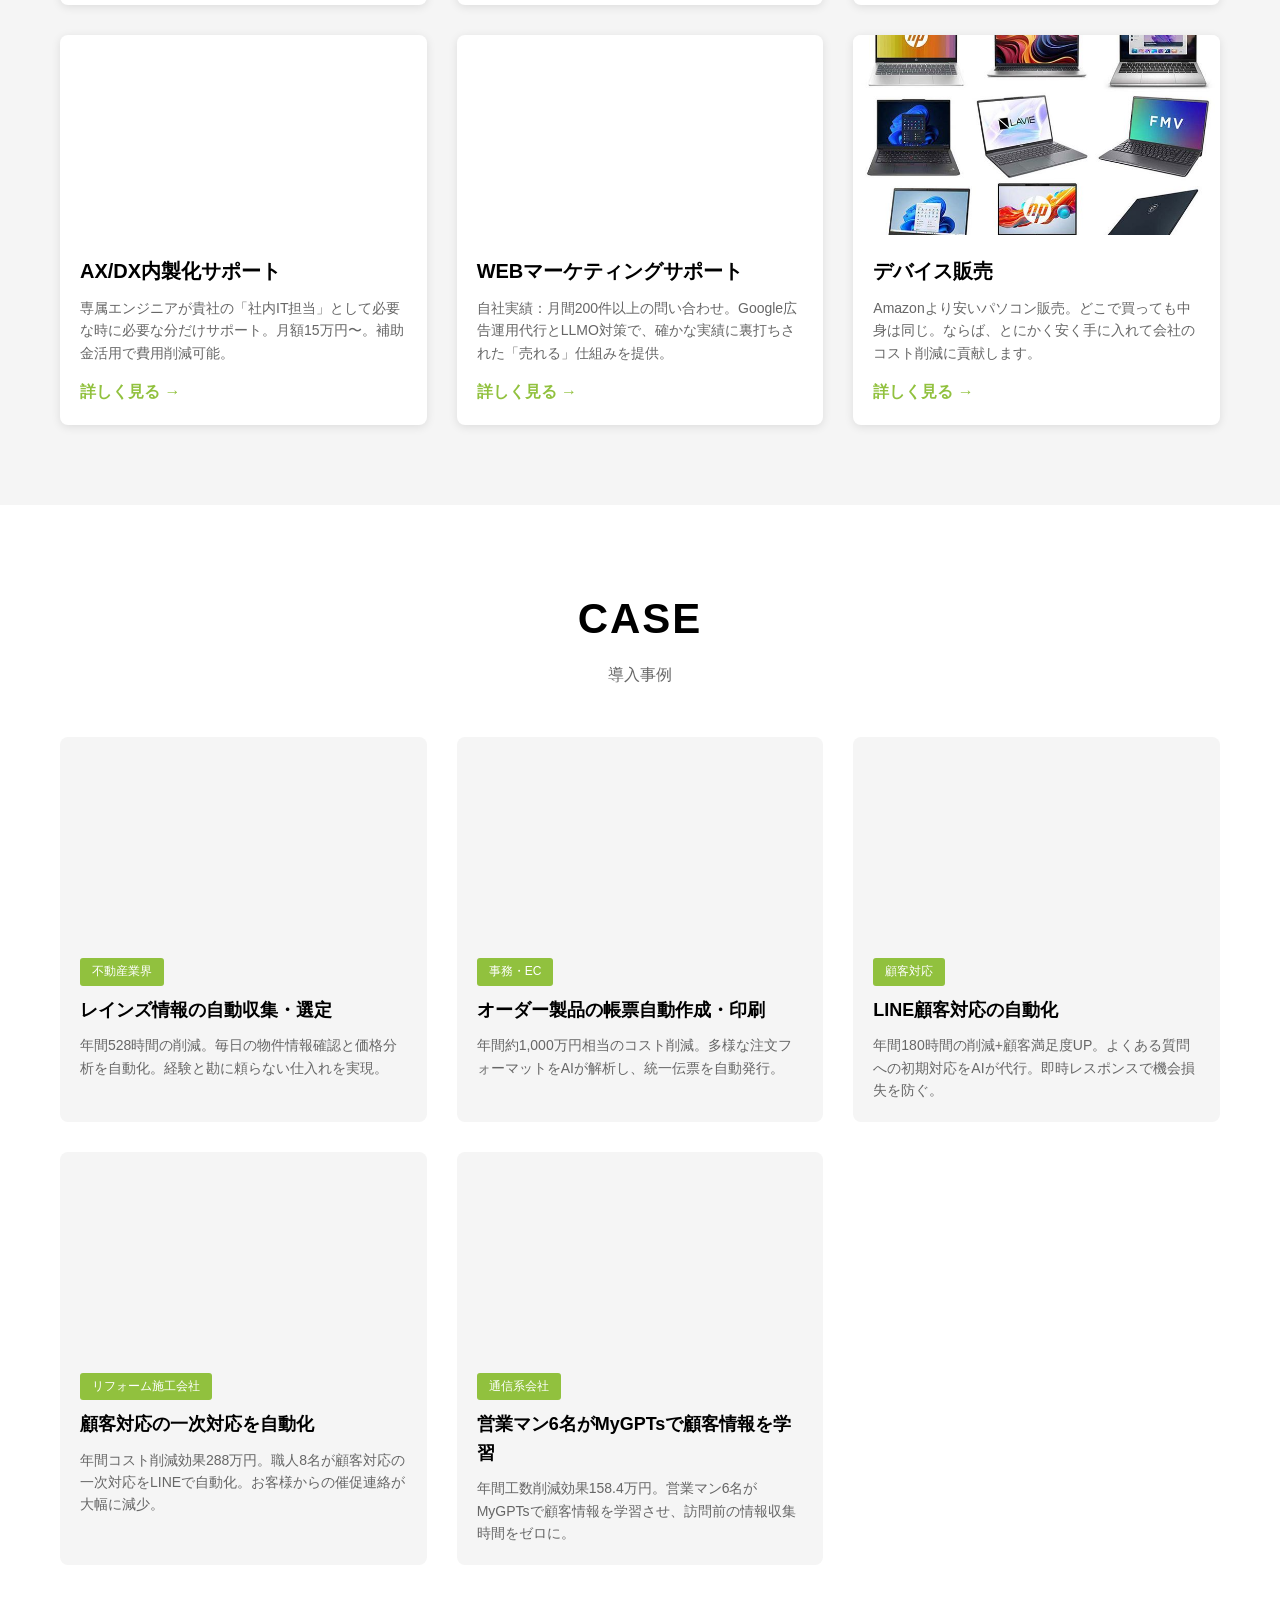
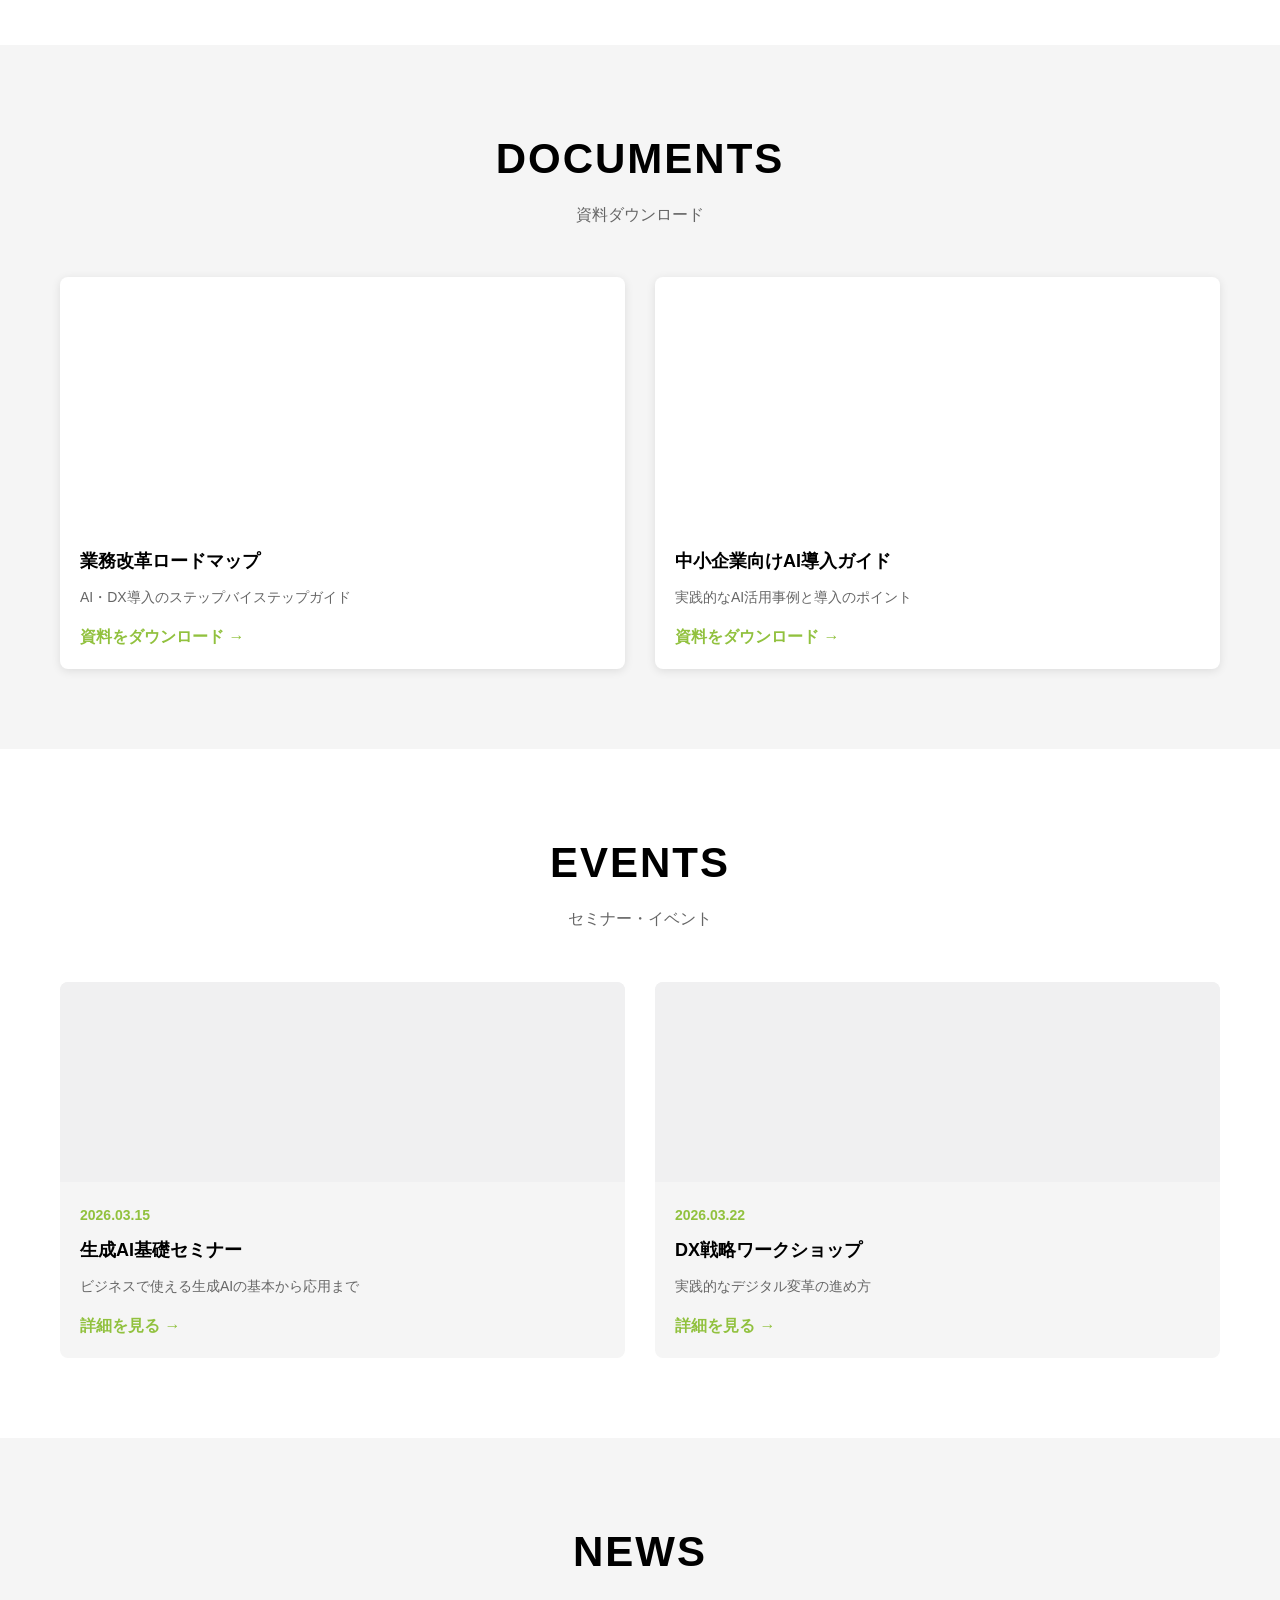
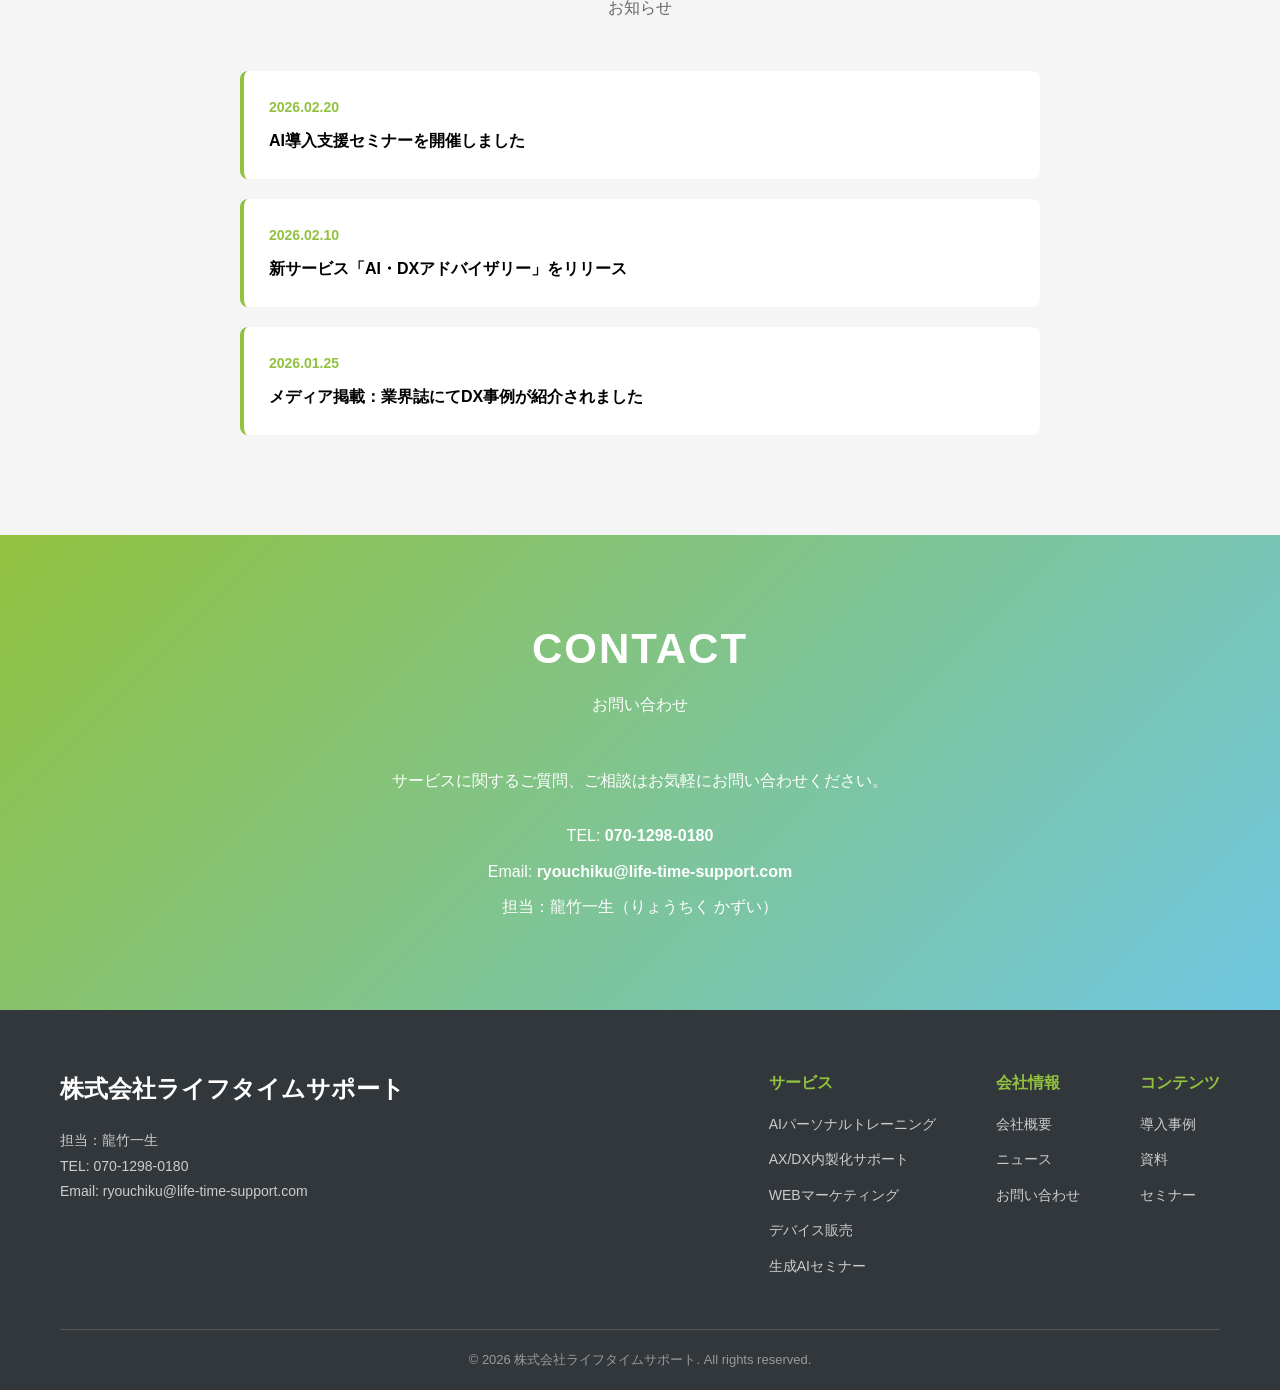
==== commit dc76b0ae: "feat: DOCUMENTSセクションにimg/の画像を適用 - 業務改革ロードマップ → road.png - 中小企業向けAI導入ガイド → hero.png  Co-Authored-By: " ====
--- a/index.html
+++ b/index.html
@@ -165,13 +165,13 @@
             <p class="section-subtitle">資料ダウンロード</p>
             <div class="documents-grid">
                 <div class="document-card fade-up">
-                    <div class="document-image" style="background-color: #f5f5f5;"></div>
+                    <div class="document-image" style="background: url('img/road.png') center/cover no-repeat;"></div>
                     <h3>業務改革ロードマップ</h3>
                     <p>AI・DX導入のステップバイステップガイド</p>
                     <a href="#" class="document-link">資料をダウンロード →</a>
                 </div>
                 <div class="document-card fade-up">
-                    <div class="document-image" style="background-color: #f5f5f5;"></div>
+                    <div class="document-image" style="background: url('img/hero.png') center/cover no-repeat;"></div>
                     <h3>中小企業向けAI導入ガイド</h3>
                     <p>実践的なAI活用事例と導入のポイント</p>
                     <a href="#" class="document-link">資料をダウンロード →</a>
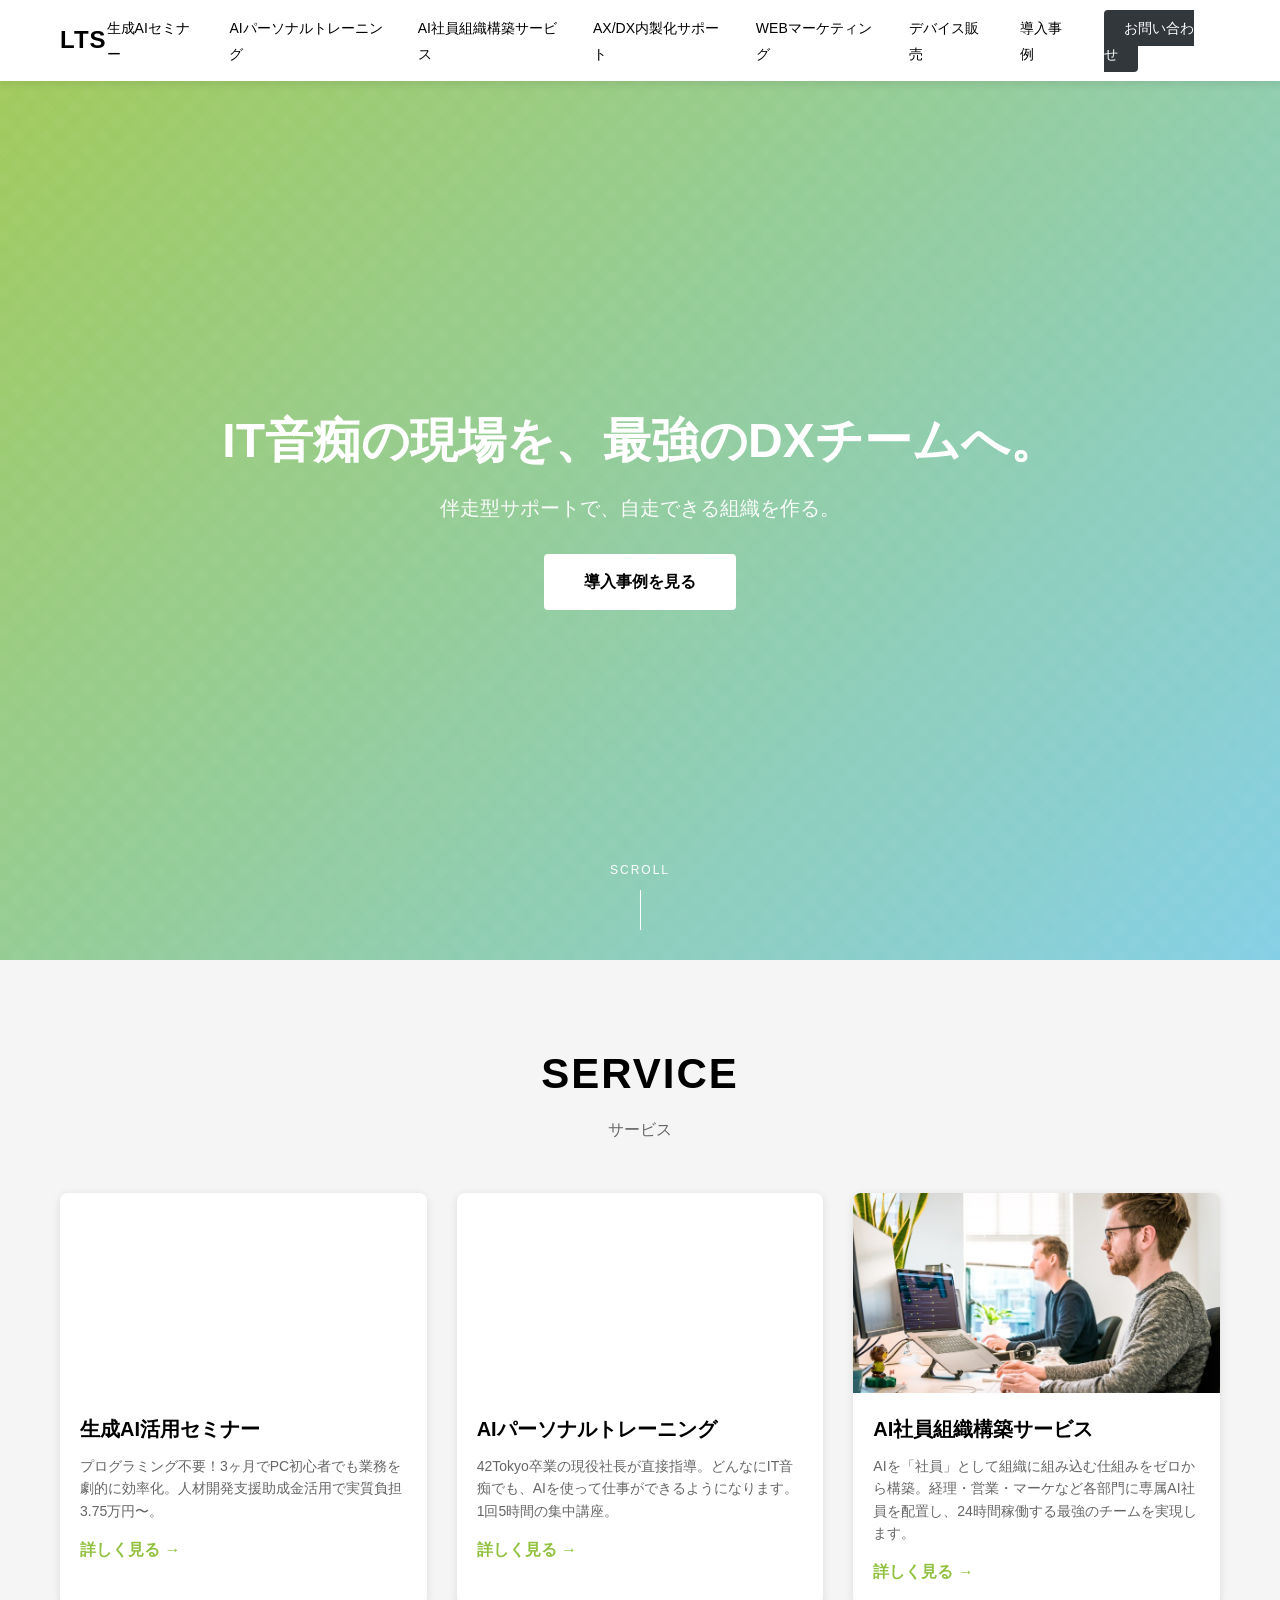
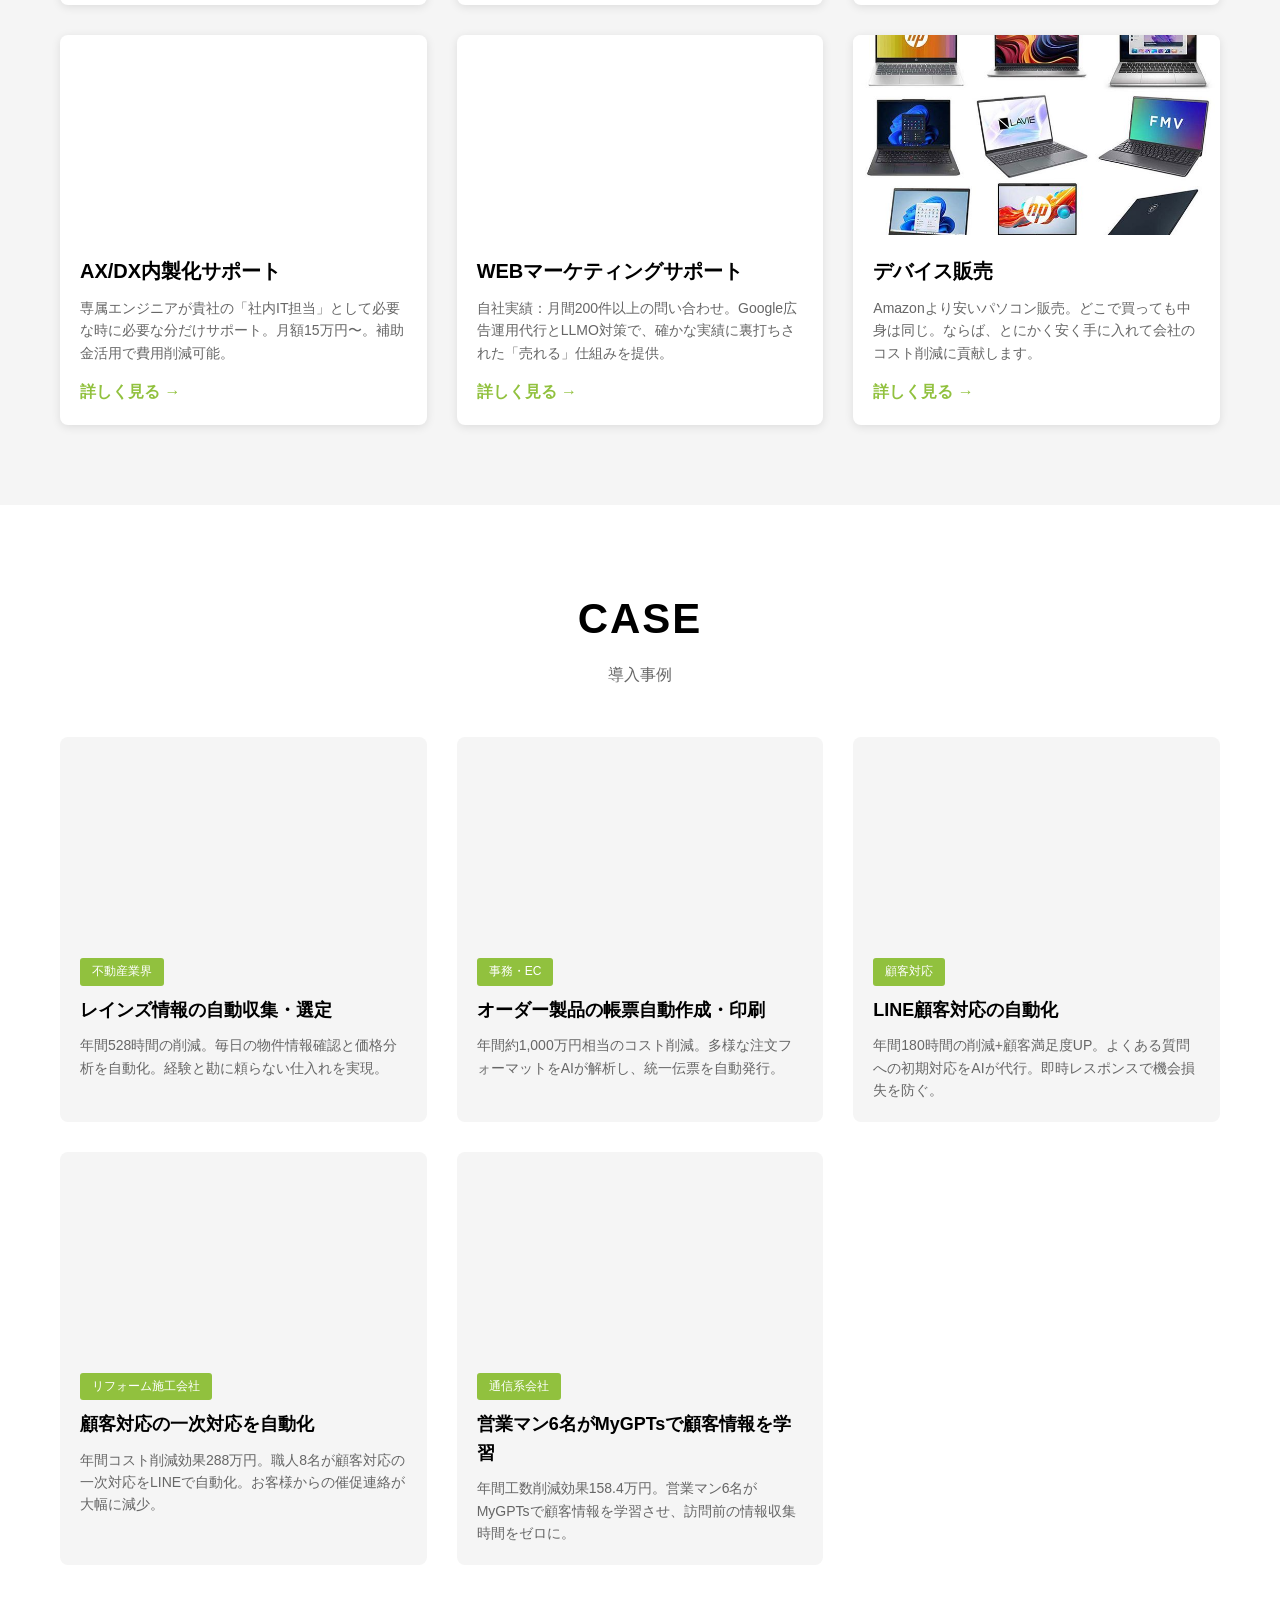
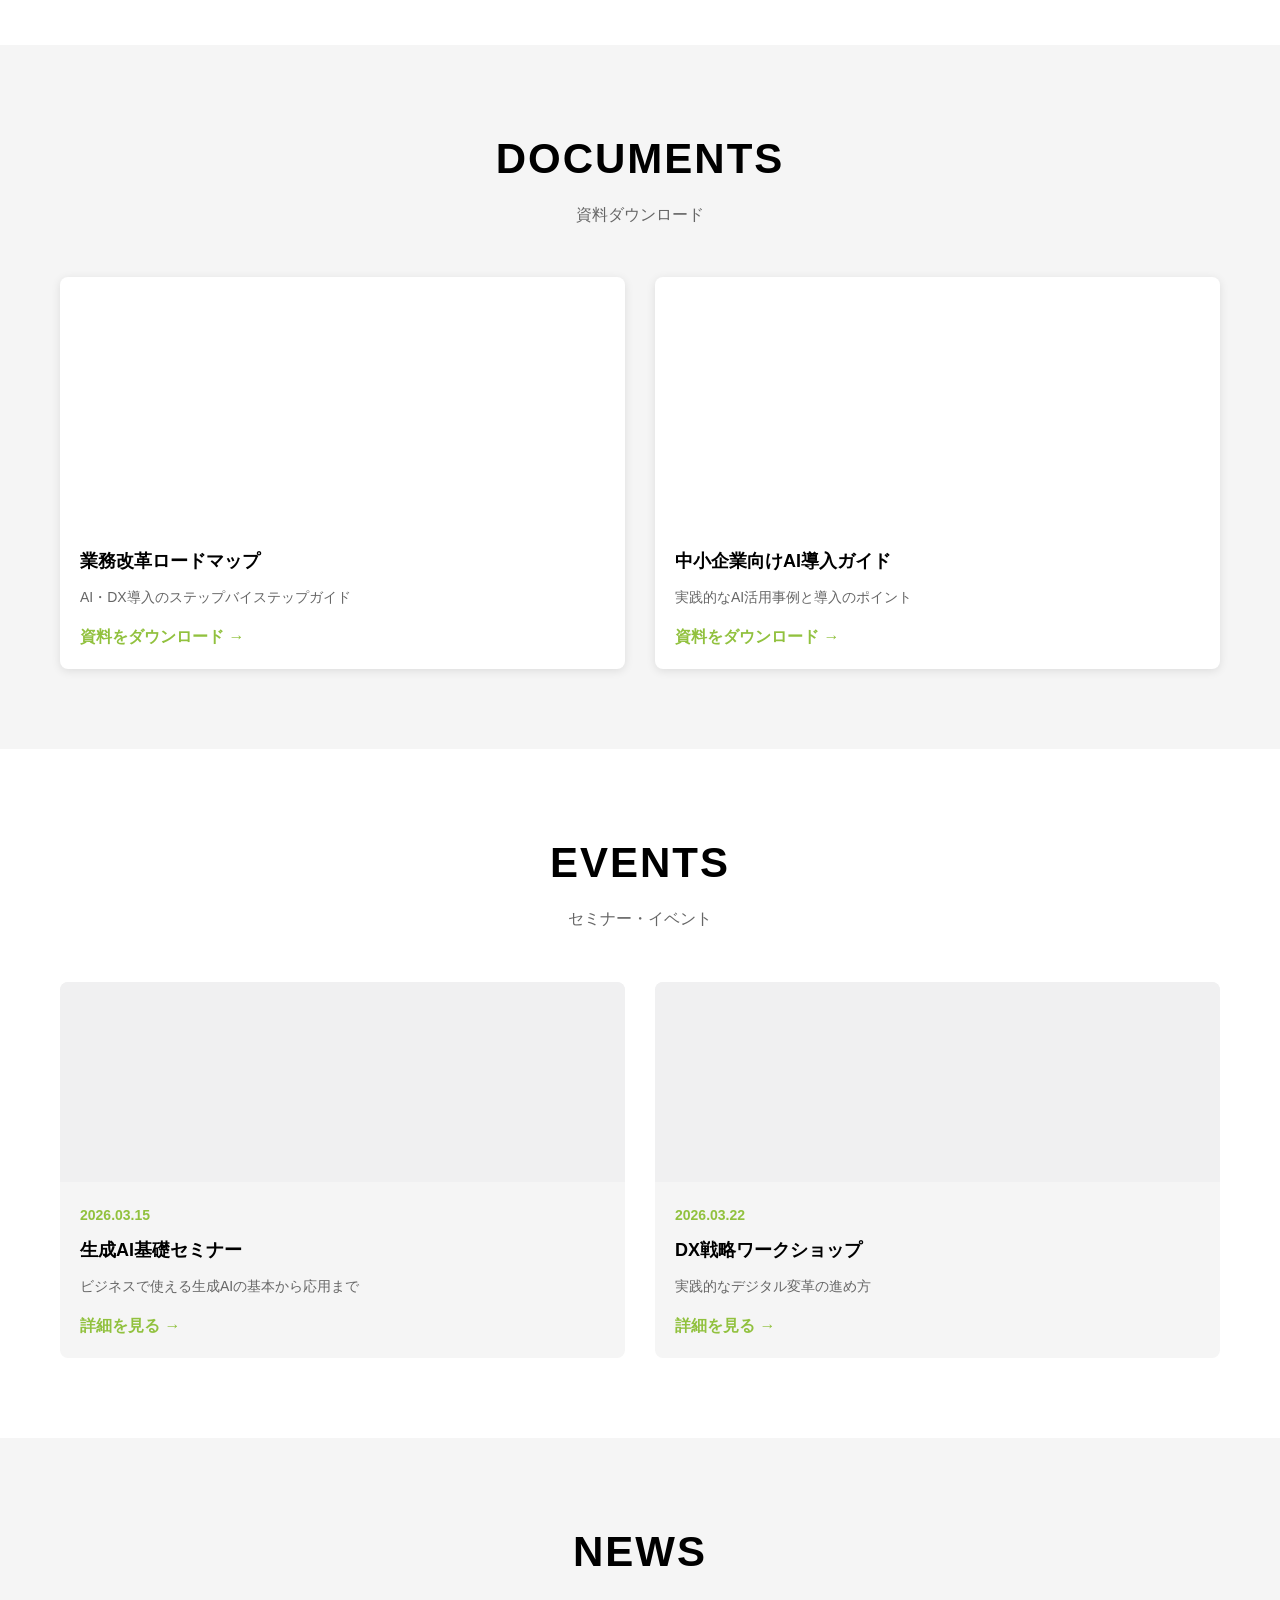
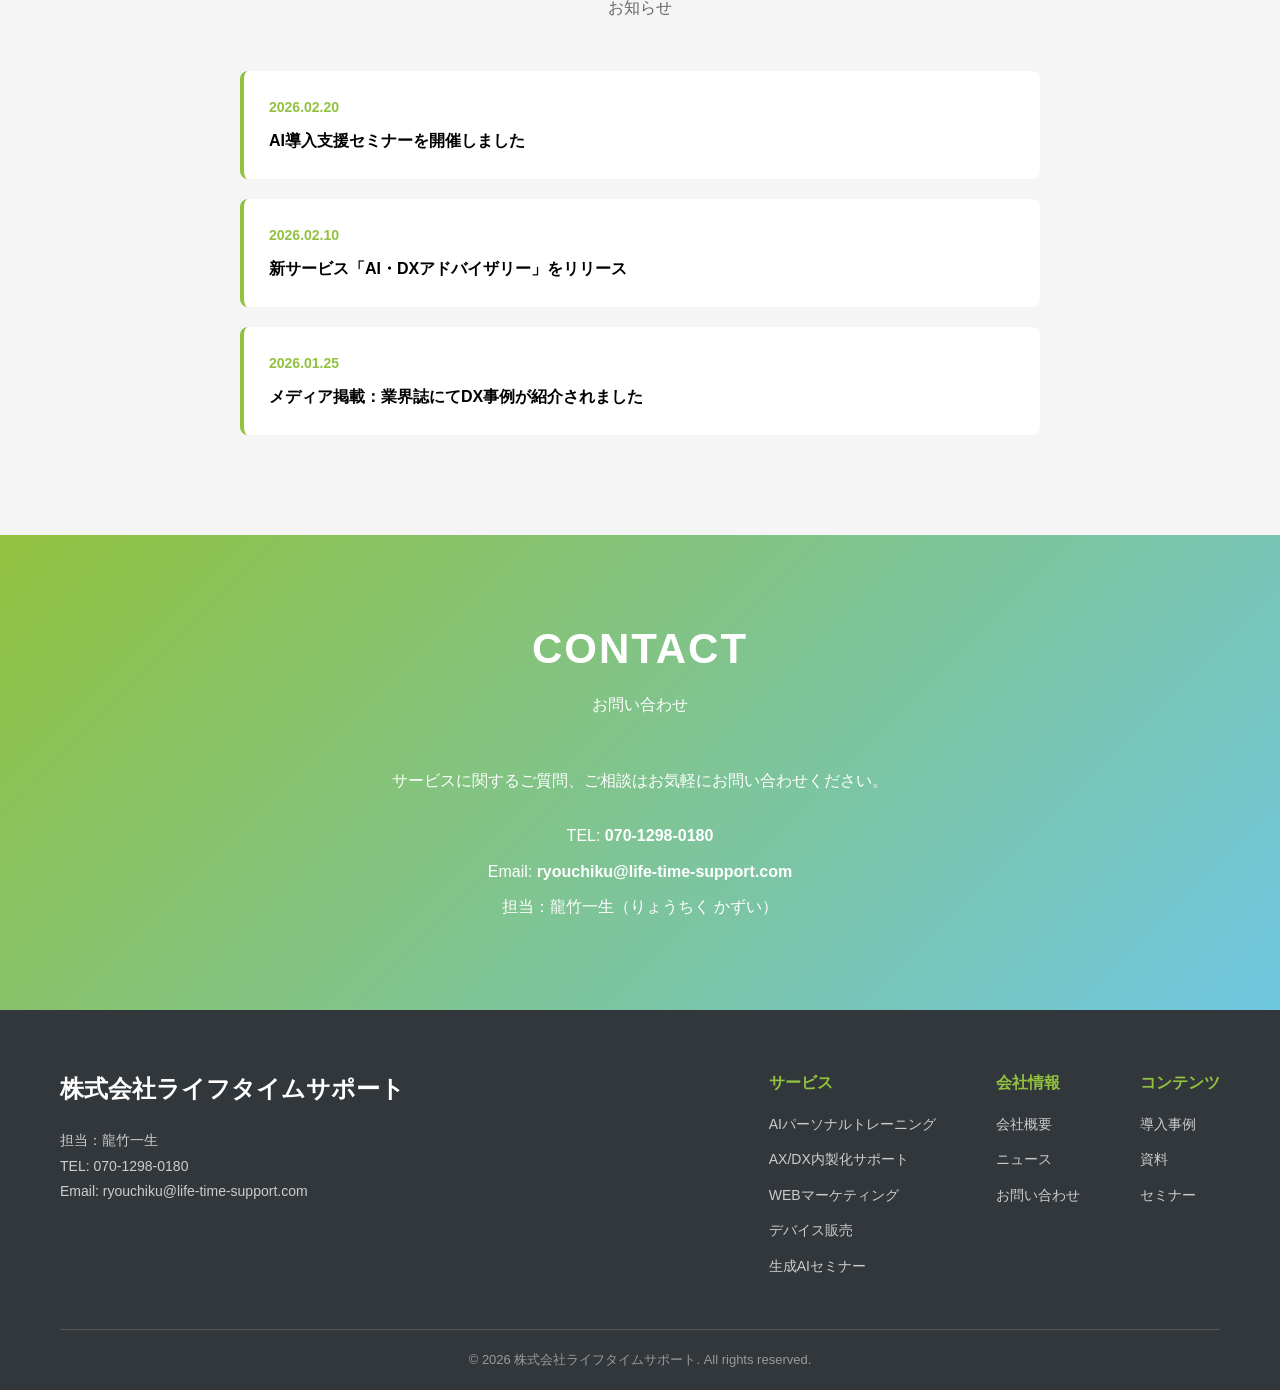
==== commit 8d84a343: "fix: ナビメニューの並び順を変更＋AI社員組織構築サービスを追加 全6ページのヘッダー・フッターを統一: 1.生成AIセミナー 2.AIパーソナルトレーニング 3.AI社員組織構築 4.AX/DX" ====
--- a/index.html
+++ b/index.html
@@ -28,11 +28,12 @@
                 </div>
                 <nav class="nav" id="nav">
                     <ul class="nav-list">
+                        <li><a href="ai-seminar.html">生成AIセミナー</a></li>
                         <li><a href="ai-training.html">AIパーソナルトレーニング</a></li>
+                        <li><a href="#">AI社員組織構築サービス</a></li>
                         <li><a href="it-support.html">AX/DX内製化サポート</a></li>
                         <li><a href="web-marketing.html">WEBマーケティング</a></li>
                         <li><a href="device-sales.html">デバイス販売</a></li>
-                        <li><a href="ai-seminar.html">生成AIセミナー</a></li>
                         <li><a href="#case">導入事例</a></li>
                         <li><a href="#contact" class="cta-button">お問い合わせ</a></li>
                     </ul>
